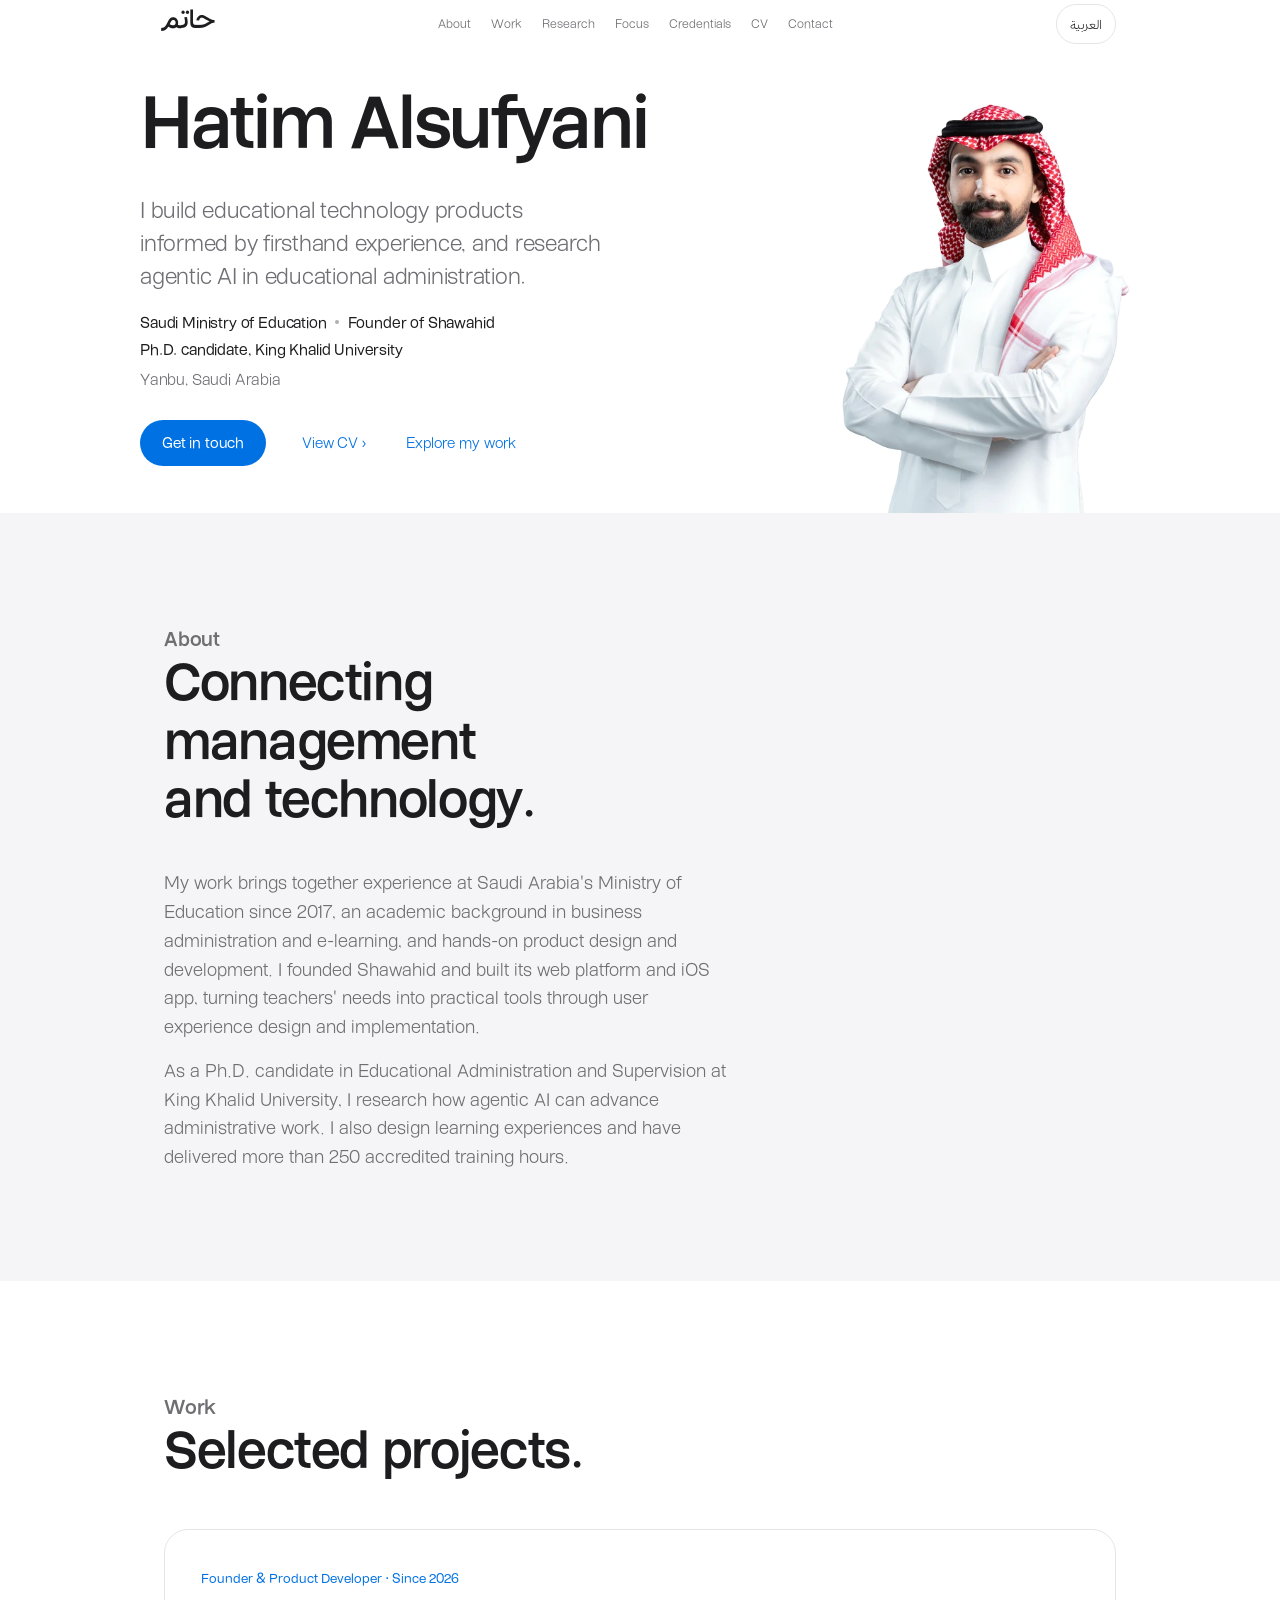
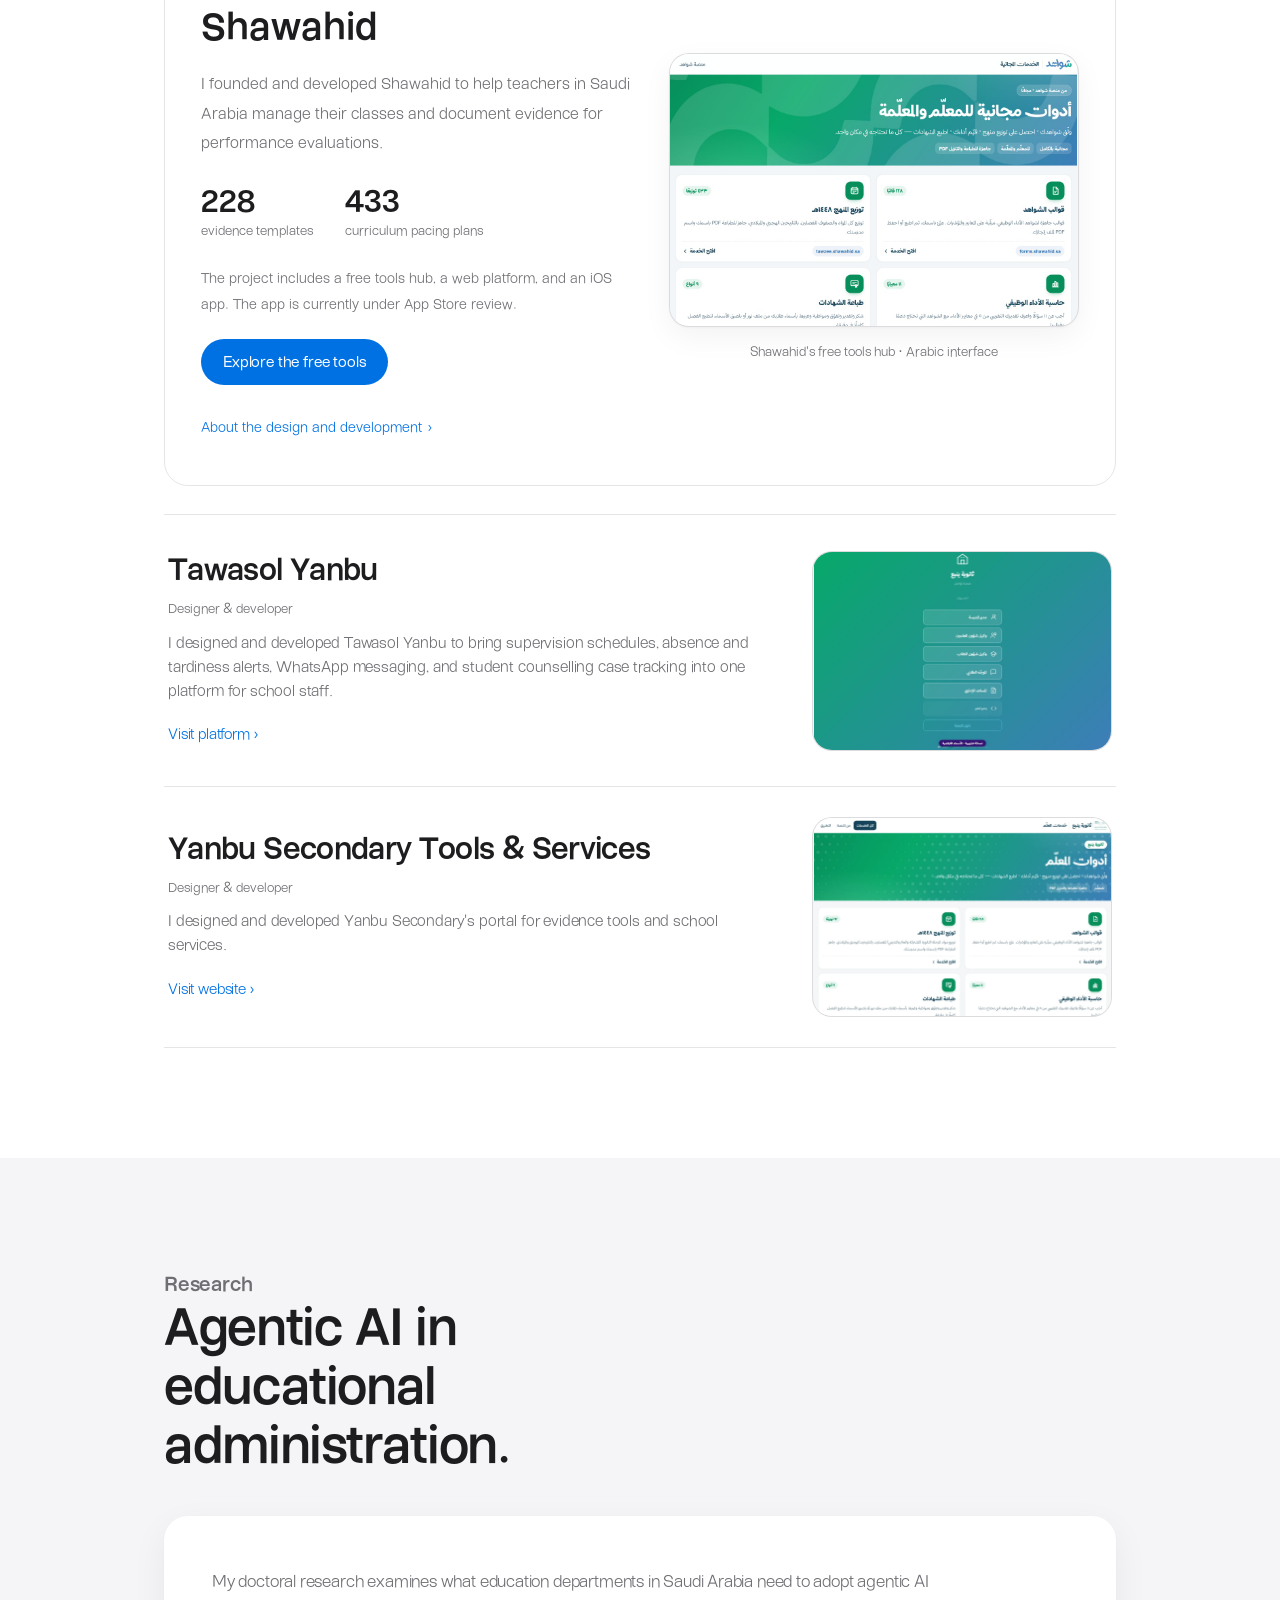
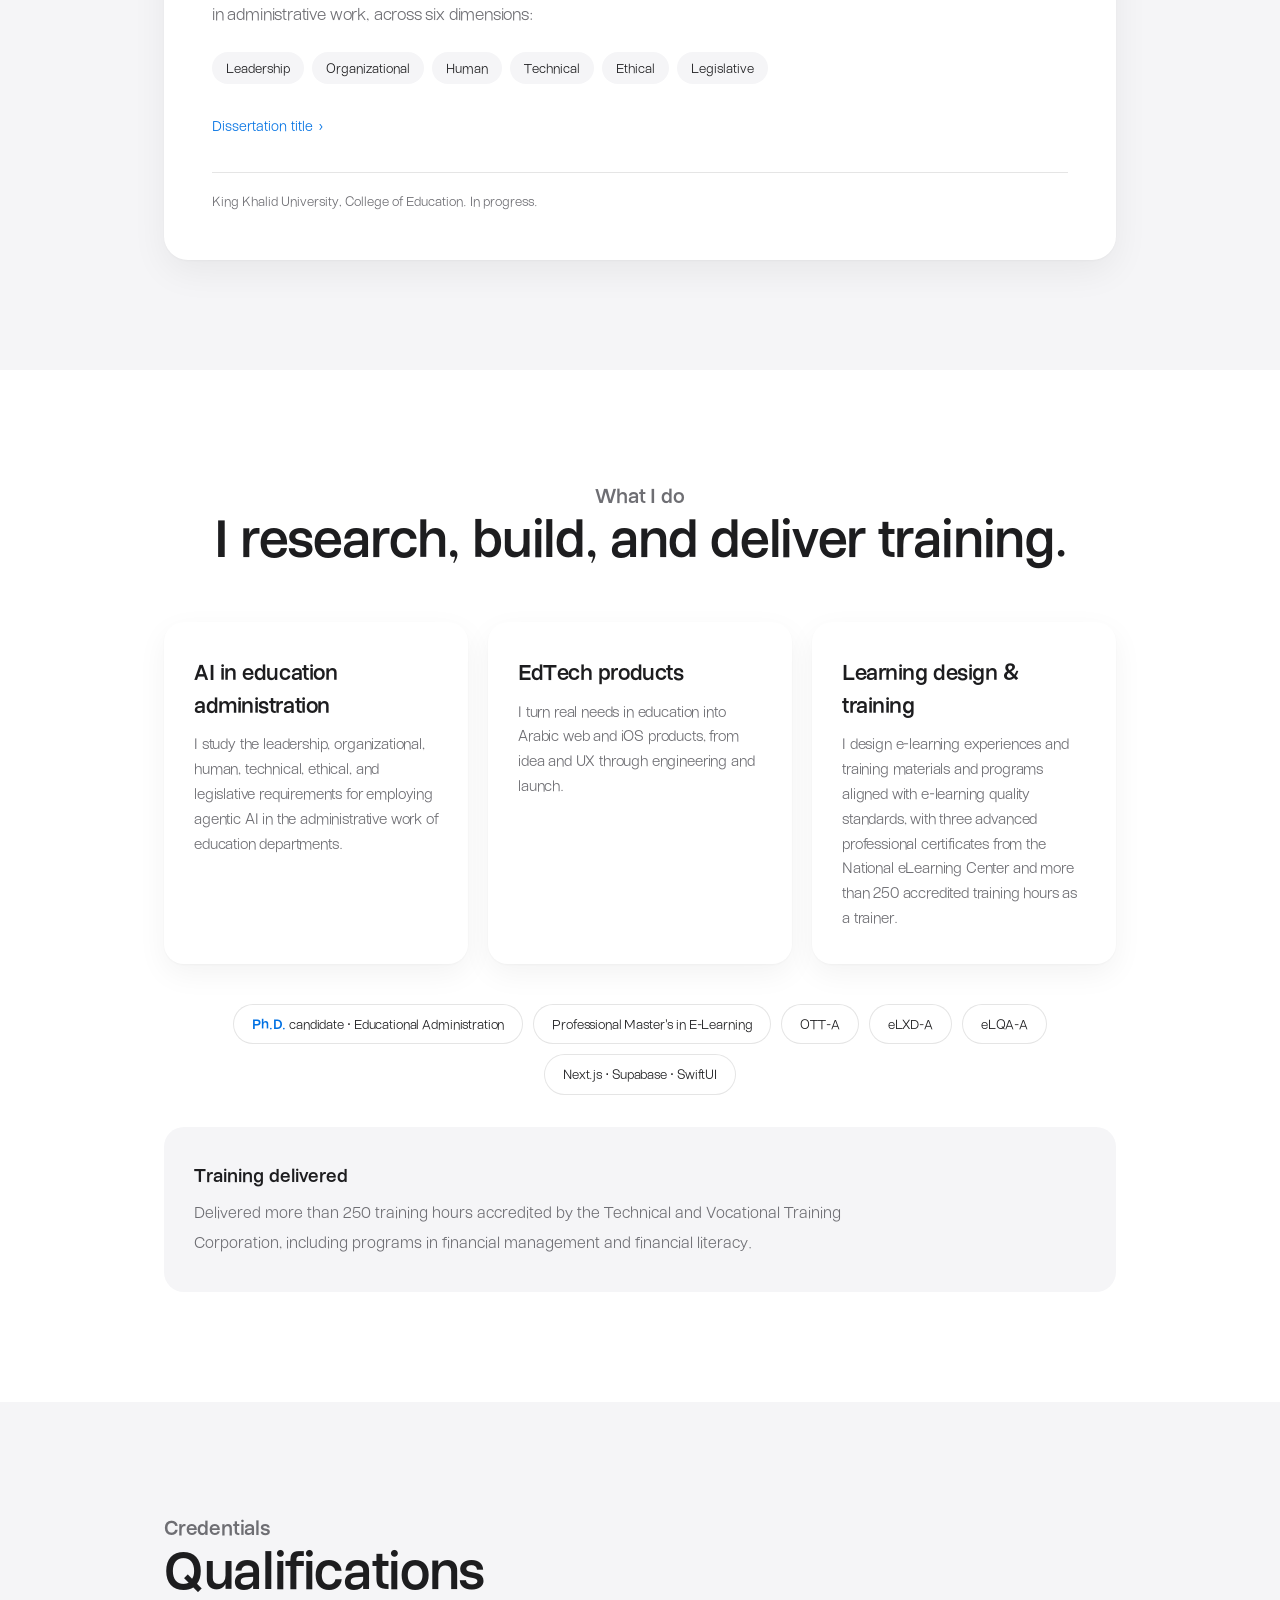
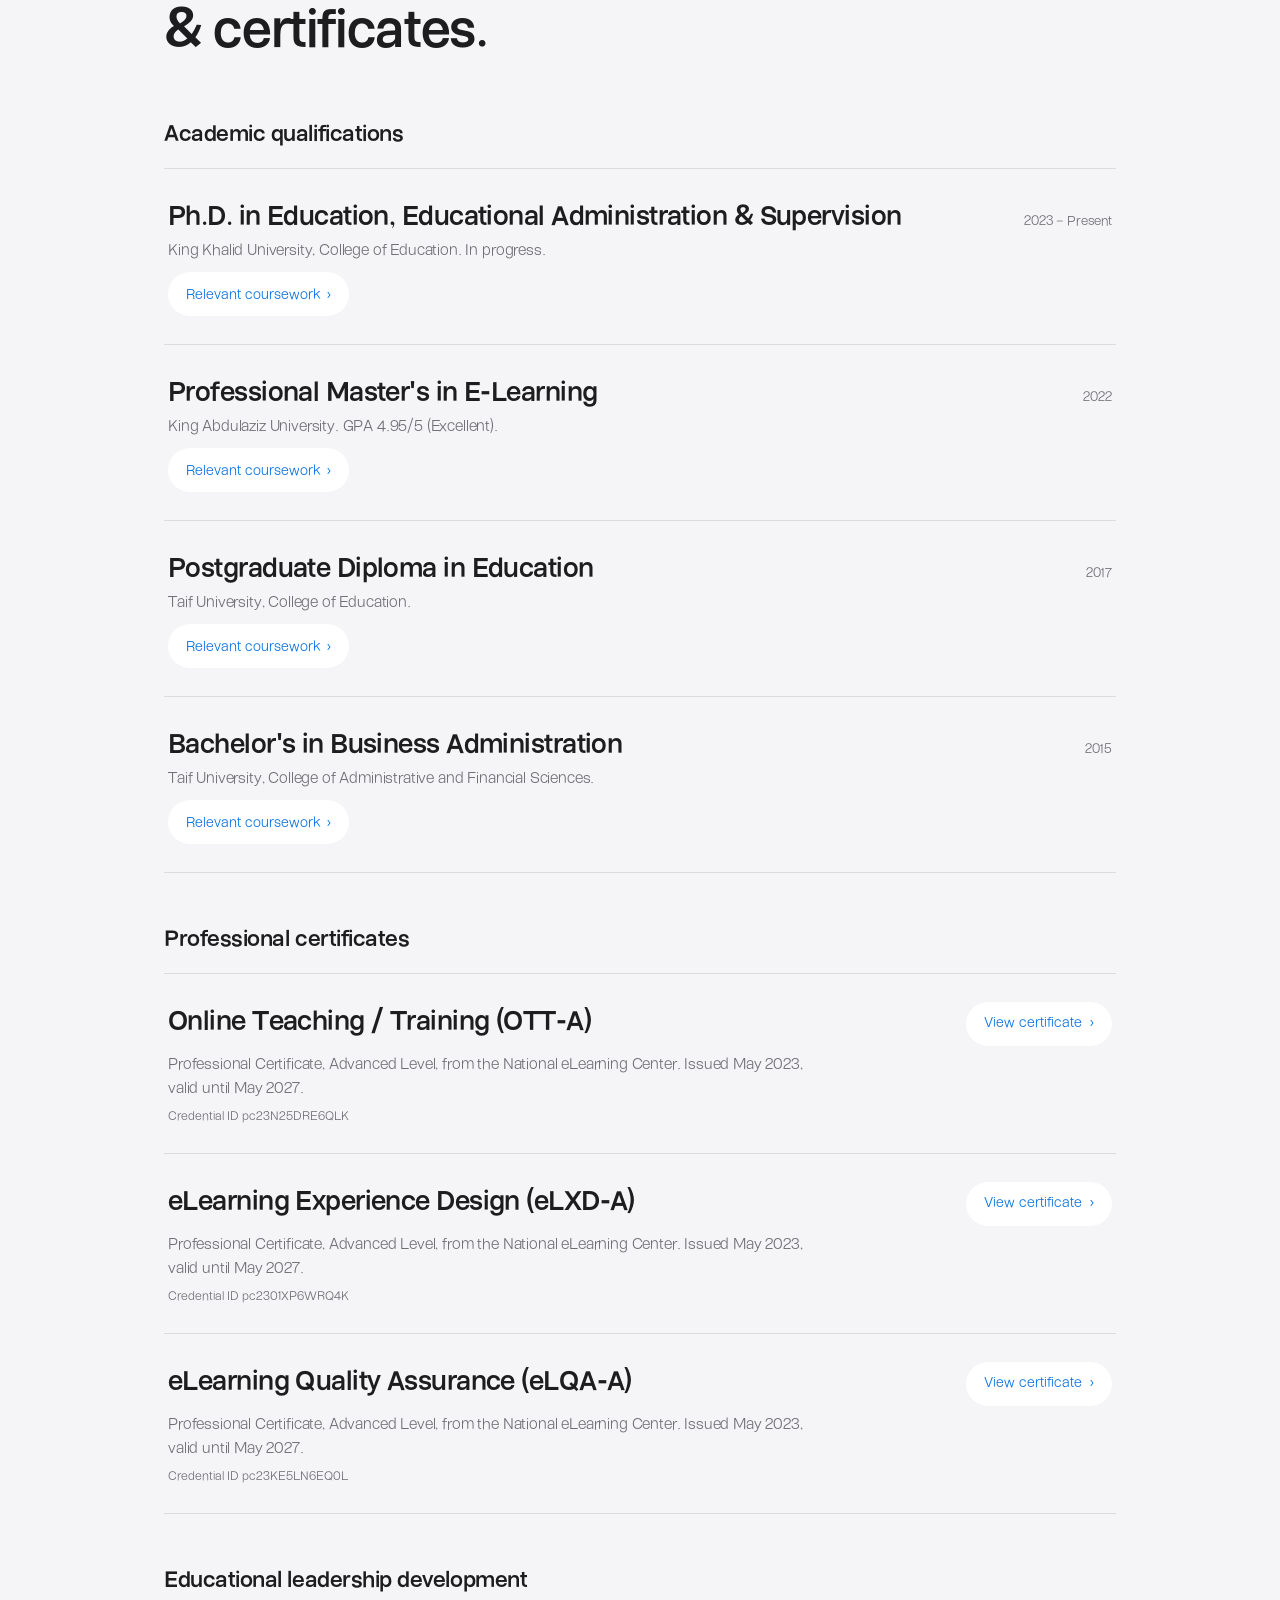
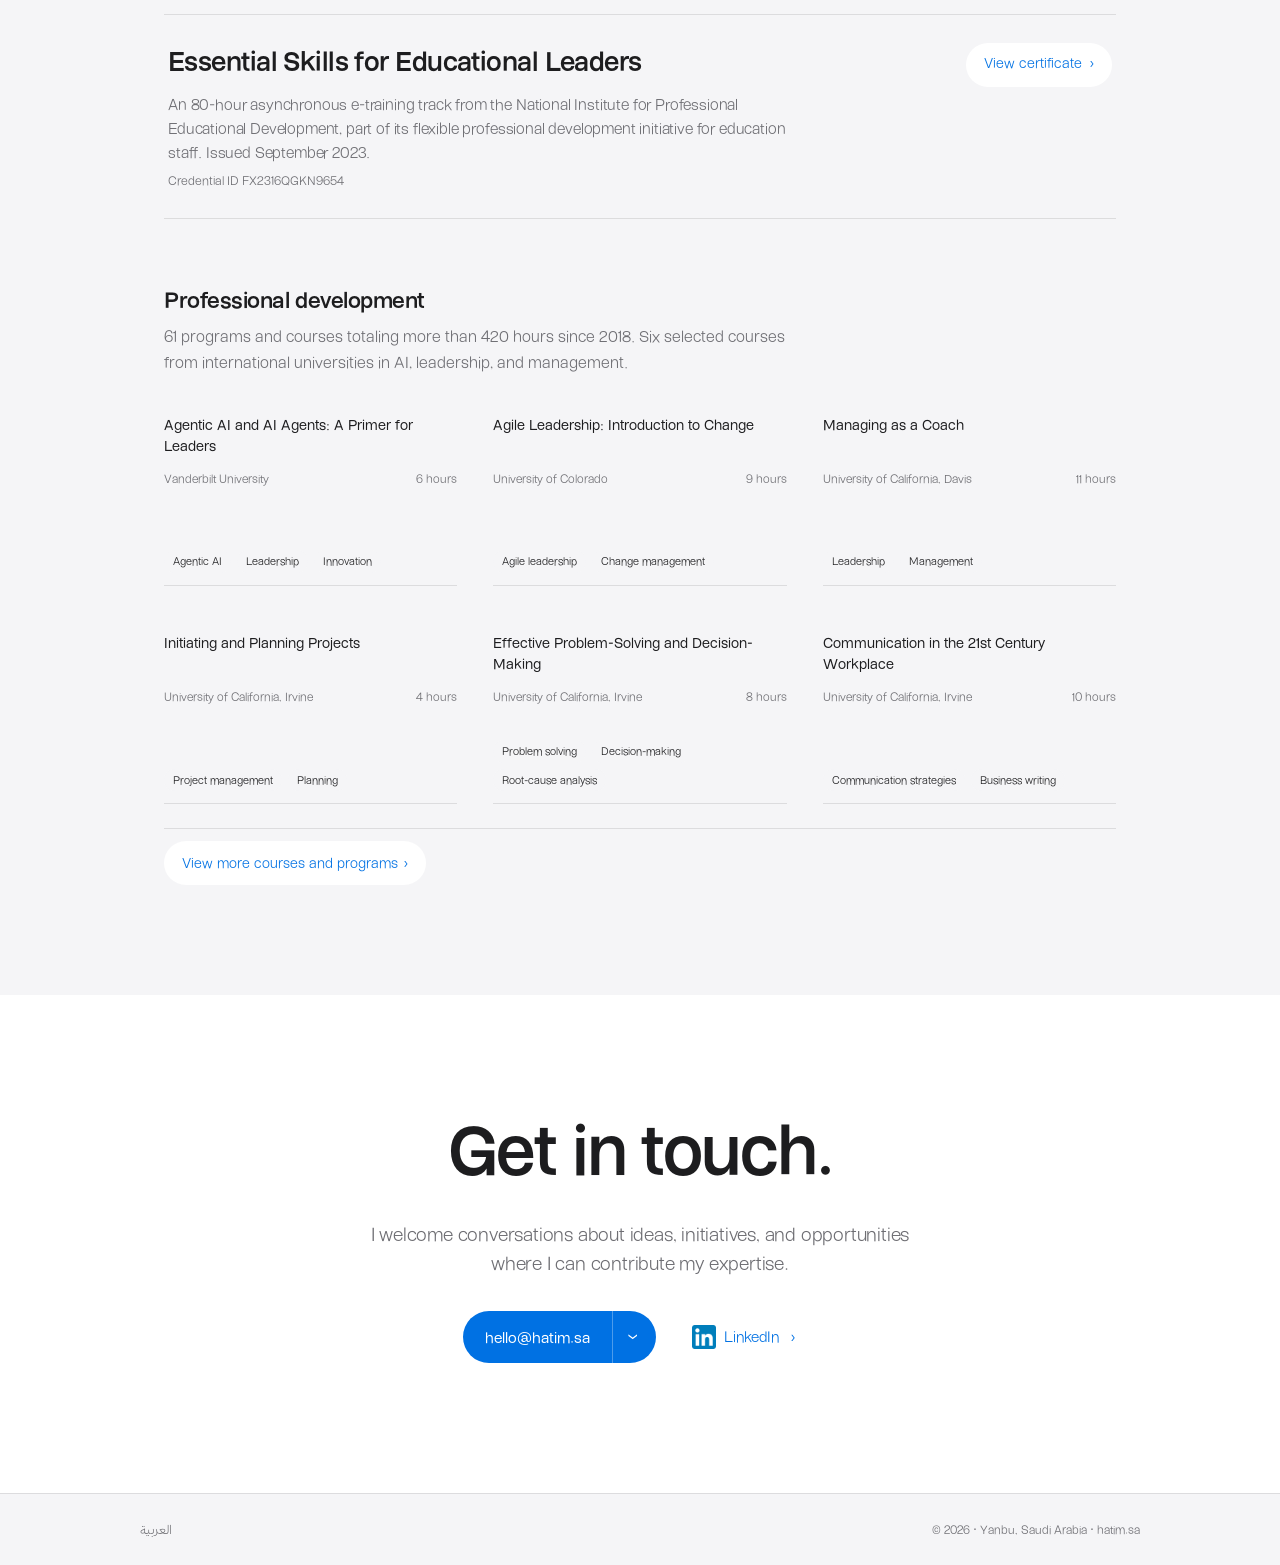
==== index.html @ bb517050 "Use natural Arabic body text and add project thumbnails" ====
<!DOCTYPE html>
<html lang="en" dir="ltr">
<head>
<meta charset="UTF-8">
<meta name="viewport" content="width=device-width, initial-scale=1.0">
<title>Hatim Alsufyani — EdTech &amp; AI in Education</title>
<meta name="description" content="Hatim Alsufyani designs and builds EdTech products and researches how agentic AI can improve administrative work in education. Founder of Shawahid and Ph.D. candidate at King Khalid University.">
<link rel="icon" type="image/png" href="favicon.png">
<link rel="apple-touch-icon" href="apple-touch-icon.png">
<style>
  @font-face{font-family:"Tajarib";src:url("fonts/tajarib/Tajarib-Regular.woff2") format("woff2");font-weight:400;font-style:normal;font-display:swap}
  @font-face{font-family:"Tajarib";src:url("fonts/tajarib/Tajarib-Medium.woff2") format("woff2");font-weight:500;font-style:normal;font-display:swap}
  @font-face{font-family:"Tajarib";src:url("fonts/tajarib/Tajarib-Bold.woff2") format("woff2");font-weight:700;font-style:normal;font-display:swap}
  @font-face{font-family:"Tajarib";src:url("fonts/tajarib/Tajarib-Black.woff2") format("woff2");font-weight:900;font-style:normal;font-display:swap}
  @font-face{font-family:"TajaribDisp";src:url("fonts/tajarib/TajaribDisp-Bold.woff2") format("woff2");font-weight:700;font-style:normal;font-display:swap}
  @font-face{font-family:"TajaribDisp";src:url("fonts/tajarib/TajaribDisp-Black.woff2") format("woff2");font-weight:900;font-style:normal;font-display:swap}
  :root{
    --bg:#ffffff; --soft:#f5f5f7; --ink:#1d1d1f; --sub:#6e6e73;
    --line:rgba(0,0,0,.10); --accent:#0071e3; --accent-2:#0077ED;
    --sys:"Tajarib","Tajawal",-apple-system,system-ui,sans-serif;
    --disp:"TajaribDisp","Tajarib",system-ui,sans-serif;
  }
  *{box-sizing:border-box;margin:0;padding:0}
  html{scroll-behavior:smooth;-webkit-text-size-adjust:100%}
  body{background:var(--bg);color:var(--ink);font-family:var(--sys);line-height:1.47;-webkit-font-smoothing:antialiased;font-optical-sizing:auto}
  ::selection{background:#b3d6ff}
  a{color:inherit;text-decoration:none}
  .wrap{max-width:1000px;margin:0 auto;padding:0 24px}

  header{position:fixed;inset:0 0 auto 0;z-index:70;height:48px;background:rgba(255,255,255,.72);backdrop-filter:saturate(180%) blur(20px);-webkit-backdrop-filter:saturate(180%) blur(20px);border-bottom:1px solid transparent;transition:border-color .4s cubic-bezier(.33,1,.68,1)}
  header.scrolled{border-bottom-color:var(--line)}
  .bar{max-width:1000px;margin:0 auto;padding:0 24px;height:48px;display:flex;align-items:center;justify-content:space-between}
  .brand{display:flex;align-items:center;gap:9px;font-size:17px;font-weight:600;letter-spacing:-.01em}
  nav{display:flex;gap:28px;font-size:13px;color:var(--sub);align-items:center}
  nav a{transition:color .25s}
  nav a:hover{color:var(--ink)}
  .lang{border:1px solid var(--line);border-radius:980px;padding:5px 13px;font-size:12.5px;color:var(--ink);transition:border-color .25s,background .25s}
  .lang:hover{border-color:var(--ink)}

  .hero{min-height:94svh;display:flex;flex-direction:column;align-items:center;justify-content:center;text-align:center;padding:118px 24px 80px}
  .eyebrow{font-size:19px;font-weight:600;color:var(--accent);letter-spacing:-.01em}
  .hero h1{font-family:var(--disp);font-feature-settings:'liga','ss01';font-size:clamp(3rem,9vw,6.5rem);font-weight:700;line-height:1.03;letter-spacing:-.03em;margin:14px 0 0;max-width:14ch}
  .hero .loc{font-size:1.05rem;color:var(--sub);margin-top:18px;letter-spacing:-.01em}
  .hero p{font-size:clamp(1.15rem,2.2vw,1.5rem);color:var(--sub);max-width:34ch;margin:22px auto 0;line-height:1.38;letter-spacing:-.01em}
  .cta{margin-top:32px;display:flex;gap:14px;flex-wrap:wrap;justify-content:center}
  .btn{display:inline-flex;align-items:center;font-size:16px;letter-spacing:-.01em;padding:11px 22px;border-radius:980px;transition:transform .2s cubic-bezier(.33,1,.68,1),background .25s,color .25s;will-change:transform}
  .btn:active{transform:scale(.97)}
  .btn-p{background:var(--accent);color:#fff;font-weight:500}
  .btn-p:hover{background:var(--accent-2)}
  .btn-t{color:var(--accent);font-weight:400}
  .btn-t:hover{text-decoration:underline}
  .btn-t .ch{margin-inline-start:4px;transition:transform .2s}
  .btn-t:hover .ch{transform:translateX(3px)}
  .portrait{margin:40px auto 0;width:min(330px,72vw)}
  .portrait img{width:100%;height:auto;display:block;aspect-ratio:820/1392}

  .statement{padding:118px 24px;text-align:center}
  .statement p{font-size:clamp(1.9rem,5vw,3.4rem);font-weight:600;line-height:1.1;letter-spacing:-.025em;max-width:19ch;margin:0 auto}

  .soft{background:var(--soft)}
  .sec{padding:110px 0}
  .kicker{font-size:21px;font-weight:600;color:var(--sub);letter-spacing:-.01em;margin-bottom:8px}
  .h2{font-family:var(--disp);font-feature-settings:'liga','ss01';font-size:clamp(2.1rem,5vw,3.4rem);font-weight:700;letter-spacing:-.025em;line-height:1.08;max-width:16ch;text-wrap:balance}

  .about-grid{margin-top:40px;display:grid;grid-template-columns:320px 1fr;gap:48px;align-items:center}
  .about-grid .photo{background:#fff;border:1px solid var(--line);border-radius:22px;overflow:hidden;box-shadow:0 12px 40px rgba(0,0,0,.08)}
  .about-grid .photo img{width:100%;height:auto;display:block;aspect-ratio:820/1392}
  .about-grid p{font-size:1.2rem;color:var(--sub);letter-spacing:-.01em;line-height:1.5}
  .about-grid p + p{margin-top:15px}

  .work-list{margin-top:48px;border-top:1px solid var(--line)}
  .row{display:grid;grid-template-columns:1fr auto;gap:10px 24px;align-items:baseline;padding:30px 4px;border-bottom:1px solid var(--line);transition:padding-inline-start .35s cubic-bezier(.33,1,.68,1)}
  .row:hover{padding-inline-start:12px}
  .row .t{font-size:clamp(1.4rem,3vw,2rem);font-weight:600;letter-spacing:-.02em}
  .row .t a{transition:color .25s}
  .row .t a:hover{color:var(--accent)}
  .row .d{grid-column:1/-1;color:var(--sub);font-size:1.02rem;max-width:62ch;letter-spacing:-.01em}
  .row .tag{font-size:13px;color:var(--sub);white-space:nowrap}

  .cards{margin-top:44px;display:grid;grid-template-columns:repeat(3,1fr);gap:20px}
  .card{background:var(--bg);border-radius:20px;padding:34px 30px;box-shadow:0 1px 3px rgba(0,0,0,.04),0 10px 30px rgba(0,0,0,.05)}
  .card h3{font-size:1.4rem;font-weight:600;letter-spacing:-.02em;margin-bottom:10px}
  .card p{color:var(--sub);font-size:1rem;letter-spacing:-.01em;line-height:1.55}
  #focus .card{text-align:start}
  .chips{margin-top:40px;display:flex;flex-wrap:wrap;gap:10px;justify-content:center}
  .chip{background:var(--bg);border:1px solid var(--line);border-radius:980px;padding:9px 18px;font-size:14px;color:var(--ink);letter-spacing:-.01em}
  .chip b{color:var(--accent);font-weight:600}

  .contact{text-align:center;padding:130px 24px}
  .contact h2{font-family:var(--disp);font-feature-settings:'liga','ss01';font-size:clamp(2.4rem,6.5vw,4.5rem);font-weight:700;letter-spacing:-.03em;line-height:1.05}
  .contact .cta{margin-top:34px}

  footer{border-top:1px solid var(--line);background:var(--soft)}
  .foot{display:flex;justify-content:space-between;gap:14px;flex-wrap:wrap;padding:26px 0;font-size:12.5px;color:var(--sub)}

  .rv{opacity:0;transform:translateY(24px);transition:opacity .7s cubic-bezier(.33,1,.68,1),transform .7s cubic-bezier(.33,1,.68,1)}
  .rv.in{opacity:1;transform:none}

  @media(max-width:820px){ .cards{grid-template-columns:1fr} .about-grid{grid-template-columns:1fr;gap:24px} nav .nlink{display:none} .sec{padding:84px 0} }
  @media(max-width:480px){ .wrap{padding:0 20px} .row .tag{display:none} }
  @media(prefers-reduced-motion:reduce){ html{scroll-behavior:auto} .rv{transform:none;transition:opacity .4s ease} .btn:active{transform:none} *{animation:none!important} }
  @media(prefers-reduced-transparency:reduce){ header{background:#fff;backdrop-filter:none;-webkit-backdrop-filter:none;border-bottom:1px solid var(--line)} }

  .about{position:relative;overflow:hidden}
  .about .wrap{position:relative;z-index:1}
  .about .atext{margin-top:30px;max-width:46ch}
  .about .atext p{font-size:1.2rem;color:var(--sub);line-height:1.5}
  .about .atext p + p{margin-top:15px}

  .cred-list{margin-top:48px;border-top:1px solid var(--line)}
  .cred{display:grid;grid-template-columns:1fr auto;gap:6px 28px;align-items:baseline;padding:28px 4px;border-bottom:1px solid var(--line)}
  .cred .ct{font-size:clamp(1.3rem,2.7vw,1.75rem);font-weight:600;letter-spacing:-.02em;line-height:1.25}
  .cred .cm{grid-column:1/-1;color:var(--sub);font-size:1.02rem;max-width:64ch;letter-spacing:-.01em}
  .cred .cid{grid-column:1/-1;color:var(--sub);font-size:13px;font-variant-numeric:tabular-nums}
  .vlink{color:var(--accent);font-size:15px;white-space:nowrap}
  .vlink:hover{text-decoration:underline}
  .vlink .ch{display:inline-block;margin-inline-start:4px;transition:transform .2s cubic-bezier(.33,1,.68,1)}
  .vlink:hover .ch{transform:translateX(3px)}
  .courses{margin-top:76px}
  .co-head h3{font-size:1.55rem;font-weight:600;letter-spacing:-.02em}
  .co-head p{color:var(--sub);margin-top:6px;font-size:1.05rem;max-width:60ch;letter-spacing:-.01em}
  .co-cols{margin-top:30px;display:grid;grid-template-columns:repeat(3,1fr);gap:36px}
  .co-col h4{font-size:15px;font-weight:600;padding-bottom:12px;border-bottom:1px solid var(--ink)}
  .co-col ul{list-style:none}
  .co-col li{padding:13px 0;border-bottom:1px solid var(--line)}
  .co-col .cn{display:block;font-size:15.5px;font-weight:500;line-height:1.38;letter-spacing:-.01em}
  .co-col .cmeta{display:flex;justify-content:space-between;align-items:baseline;gap:12px;margin-top:4px;font-size:13px;color:var(--sub)}
  .co-col .cd{white-space:nowrap;font-variant-numeric:tabular-nums}
  .nw{white-space:nowrap}
  a.chip{transition:border-color .25s}
  a.chip:hover{border-color:var(--ink)}
  @media(max-width:820px){ .co-cols{grid-template-columns:1fr;gap:30px} .courses{margin-top:60px} }
  @media(max-width:480px){ .cred{grid-template-columns:1fr} .vlink{margin-top:4px} }

  .co-col .sks{display:flex;flex-wrap:wrap;gap:6px;margin-top:9px}
  .co-col .sk{background:var(--soft);border-radius:980px;padding:3px 10px;font-size:12px;line-height:1.5;color:var(--ink);white-space:nowrap}

  .diss{margin-top:44px;background:var(--bg);border-radius:24px;padding:clamp(26px,4vw,48px);box-shadow:0 1px 3px rgba(0,0,0,.04),0 12px 36px rgba(0,0,0,.06)}
  .diss .dl{font-size:14px;font-weight:600;color:var(--accent);letter-spacing:-.01em}
  .diss .dt{font-size:clamp(1.35rem,2.6vw,1.9rem);font-weight:700;line-height:1.25;letter-spacing:-.02em;margin-top:10px;max-width:32ch}
  .diss .ds{margin-top:18px;color:var(--sub);font-size:1.12rem;line-height:1.55;max-width:62ch;letter-spacing:-.01em}
  .dims{margin-top:22px;display:flex;flex-wrap:wrap;gap:8px;list-style:none}
  .dims li{background:var(--soft);border-radius:980px;padding:6px 14px;font-size:14px}
  .diss .dm{margin-top:24px;padding-top:18px;border-top:1px solid var(--line);font-size:14px;color:var(--sub)}
  .co-more{margin-top:22px}
  .co-more summary{cursor:pointer;list-style:none;display:inline-flex;align-items:center;gap:6px;color:var(--accent);font-size:15px}
  .co-more summary::-webkit-details-marker{display:none}
  .co-more summary:hover{text-decoration:underline}
  .co-more summary .ch{display:inline-block;transition:transform .25s cubic-bezier(.33,1,.68,1)}
  .co-more[open] summary .ch{transform:rotate(90deg)}
  .co-more .o{display:none} .co-more[open] .o{display:inline} .co-more[open] .c{display:none}
  .co-more .co-cols{margin-top:26px}
  .contact .sub{color:var(--sub);font-size:clamp(1.05rem,1.8vw,1.25rem);max-width:46ch;margin:18px auto 0;letter-spacing:-.01em}

  .hero{min-height:0;display:block;text-align:start;padding:88px 24px 0}
  .hero .hin{max-width:1000px;margin:0 auto;display:grid;grid-template-columns:1fr minmax(240px,340px);gap:48px;align-items:end}
  .hero .htext{align-self:center;padding-bottom:40px}
  .hero h1{font-size:clamp(2.6rem,6.2vw,4.8rem);max-width:none;margin:0}
  .hero p{margin:18px 0 0;max-width:38ch;text-wrap:balance}
  .hero .loc{margin-top:14px}
  .hmeta{margin-top:18px}
  .hmeta ul{list-style:none;margin:0;padding:0;display:flex;flex-wrap:wrap;column-gap:21px;row-gap:2px}
  .hmeta li{position:relative;white-space:nowrap;font-size:1.02rem;font-weight:500;color:var(--ink);letter-spacing:-.01em;line-height:1.5}
  .hmeta li + li::before{content:"";position:absolute;inset-inline-start:-12.5px;top:50%;width:4px;height:4px;margin-top:-2px;border-radius:50%;background:var(--sub);opacity:.55}
  .hmeta li.ls::before{display:none}
  .hmeta + .loc{margin-top:6px}
  .hero .cta{justify-content:flex-start;margin-top:28px}
  .hph img{width:100%;height:auto;display:block}
  @media(max-width:820px){
    .hero{padding-top:72px;text-align:center}
    .hero .hin{grid-template-columns:1fr;gap:4px}
    .hph{order:-1;width:min(230px,62vw);margin:0 auto;aspect-ratio:4/5;overflow:hidden;-webkit-mask-image:linear-gradient(#000 78%,transparent);mask-image:linear-gradient(#000 78%,transparent)}
    .hph img{height:100%;object-fit:cover;object-position:top}
    .hero .htext{padding-bottom:56px}
    .hero p{margin-inline:auto}
    .hero .cta{justify-content:center}
    .hmeta ul{justify-content:center}
  }
  @media(max-width:400px){ .hmeta li{white-space:normal} }

  .brand .wm{font-family:"TajaribDisp","Tajarib",system-ui,sans-serif;font-weight:700;font-size:25px;line-height:1;letter-spacing:0;font-feature-settings:'ss01'}

  .mailwrap{position:relative;display:inline-flex}
  .mailfb{position:absolute;top:calc(100% + 10px);inset-inline-start:50%;transform:translateX(-50%);z-index:20;background:var(--bg);border:1px solid var(--line);border-radius:16px;box-shadow:0 12px 36px rgba(0,0,0,.12);padding:8px;display:none;min-width:220px;text-align:start}
  [dir=rtl] .mailfb{transform:translateX(50%)}
  .mailfb.show{display:block}
  .mailfb p{font-size:12.5px;color:var(--sub);padding:6px 10px 8px}
  .mailfb a,.mailfb button{display:block;width:100%;text-align:start;font:inherit;font-size:15px;color:var(--ink);background:none;border:0;border-radius:10px;padding:9px 10px;cursor:pointer}
  .mailfb a:hover,.mailfb button:hover{background:var(--soft)}

  .mailfb::before{content:"";position:absolute;left:0;right:0;top:-12px;height:12px}
  @media(hover:hover){ .mailwrap:hover .mailfb,.mailwrap:focus-within .mailfb{display:block} }

  .train{margin-top:64px}
  .train h3{font-size:1.45rem;font-weight:600;letter-spacing:-.02em}
  .train>p{color:var(--sub);margin-top:6px;font-size:1.05rem;max-width:64ch;line-height:1.55}
  .tl{list-style:none;margin-top:20px;display:grid;grid-template-columns:repeat(2,1fr);column-gap:36px}
  .tl li{padding:12px 0;border-bottom:1px solid var(--line)}
  .tl li span{display:block;font-size:15.5px;font-weight:500;line-height:1.4}
  .tl li em{display:block;font-style:normal;font-size:13px;color:var(--sub);margin-top:3px}
  .train .trn{margin-top:22px;font-size:1.02rem;color:var(--sub)}
  .train .trn b{color:var(--ink)}
  @media(max-width:820px){ .tl{grid-template-columns:1fr} }

  .tg{margin-top:26px;display:grid;grid-template-columns:repeat(3,1fr);gap:34px 36px}
  .tg h4{font-size:15px;font-weight:600;padding-bottom:12px;border-bottom:1px solid var(--ink)}
  .tg ul{list-style:none}
  .tg li{padding:12px 0;border-bottom:1px solid var(--line)}
  .tg .tn{display:block;font-size:15px;font-weight:500;line-height:1.4}
  .tg .tm{display:flex;justify-content:space-between;gap:10px;margin-top:3px;font-size:12.5px;color:var(--sub)}
  .tg .tm b{font-weight:400;white-space:nowrap}
  .tg .sks{display:flex;flex-wrap:wrap;gap:6px;margin-top:8px}
  .tg .sk{background:var(--soft);border-radius:980px;padding:2px 9px;font-size:11.5px;line-height:1.6}
  @media(max-width:980px){ .tg{grid-template-columns:repeat(2,1fr)} }
  @media(max-width:640px){ .tg{grid-template-columns:1fr} }

  .subh{font-size:1.45rem;font-weight:600;letter-spacing:-.02em;margin-top:48px}
  .subh + .cred-list{margin-top:18px}
  .cred .cy{font-size:14px;color:var(--sub);white-space:nowrap}

  .cred .cq{grid-column:1/-1;display:flex;flex-wrap:wrap;gap:6px;margin-top:8px}
  .cred .cq span{background:var(--soft);border-radius:980px;padding:4px 11px;font-size:12.5px;line-height:1.5}
</style>
<link rel="stylesheet" href="site.css">
<link rel="canonical" href="https://hatim.sa/">
<link rel="alternate" hreflang="en" href="https://hatim.sa/">
<link rel="alternate" hreflang="ar" href="https://hatim.sa/ar.html">
<link rel="alternate" hreflang="x-default" href="https://hatim.sa/">
<meta property="og:type" content="profile">
<meta property="og:site_name" content="Hatim Alsufyani">
<meta property="og:title" content="Hatim Alsufyani — EdTech &amp; AI in Education">
<meta property="og:description" content="Hatim Alsufyani designs and builds EdTech products and researches how agentic AI can improve administrative work in education. Founder of Shawahid and Ph.D. candidate at King Khalid University.">
<meta property="og:url" content="https://hatim.sa/">
<meta property="og:locale" content="en_US">
<meta property="og:locale:alternate" content="ar_SA">
<meta property="og:image" content="https://hatim.sa/portrait-2026.jpg">
<meta property="og:image:type" content="image/jpeg">
<meta property="og:image:width" content="960">
<meta property="og:image:height" content="1440">
<meta property="og:image:alt" content="Hatim Alsufyani">
<meta name="twitter:card" content="summary">
<meta name="twitter:title" content="Hatim Alsufyani — EdTech &amp; AI in Education">
<meta name="twitter:description" content="Hatim Alsufyani designs and builds EdTech products and researches how agentic AI can improve administrative work in education. Founder of Shawahid and Ph.D. candidate at King Khalid University.">
<meta name="twitter:image" content="https://hatim.sa/portrait-2026.jpg">
<script type="application/ld+json">{"@context": "https://schema.org", "@type": "ProfilePage", "url": "https://hatim.sa/", "inLanguage": "en", "mainEntity": {"@type": "Person", "@id": "https://hatim.sa/#person", "name": "Hatim Alsufyani", "alternateName": "حاتم السفياني", "url": "https://hatim.sa/", "image": "https://hatim.sa/portrait-2026.jpg", "sameAs": ["https://www.linkedin.com/in/hatim-alsufyani/"], "worksFor": {"@type": "Organization", "name": "Saudi Ministry of Education"}, "alumniOf": [{"@type": "CollegeOrUniversity", "name": "King Abdulaziz University"}, {"@type": "CollegeOrUniversity", "name": "Taif University"}]}}</script>
<link rel="stylesheet" href="typography.css">
</head>
<body>
<a class="skip-link" href="#top">Skip to content</a>
<header id="hd"><div class="bar">
<a class="brand" href="#top" aria-label="Hatim Alsufyani"><span class="wm" lang="ar" dir="rtl">حاتم</span></a>
<nav class="desktop-nav" aria-label="Main navigation"><a class="nlink" href="#about">About</a>
<a class="nlink" href="#work">Work</a>
<a class="nlink" href="#research">Research</a>
<a class="nlink" href="#focus">Focus</a>
<a class="nlink" href="#credentials">Credentials</a>
<a class="nlink" href="cv.html">CV</a>
<a class="nlink" href="#contact">Contact</a></nav>
<div class="nav-tools"><a class="lang" href="ar.html" lang="ar" hreflang="ar">العربية</a>
<details class="mobile-menu"><summary>Menu</summary><nav aria-label="Main navigation"><a class="nlink" href="#about">About</a>
<a class="nlink" href="#work">Work</a>
<a class="nlink" href="#research">Research</a>
<a class="nlink" href="#focus">Focus</a>
<a class="nlink" href="#credentials">Credentials</a>
<a class="nlink" href="cv.html">CV</a>
<a class="nlink" href="#contact">Contact</a></nav></details></div>
</div></header>

<main id="top" tabindex="-1">
  <section class="hero">
    <div class="hin">
      <div class="htext">
        <h1 class="rv">Hatim Alsufyani</h1>
        <p class="rv">I build educational technology products informed by firsthand experience, and research agentic AI in educational administration.</p>
        <div class="hmeta rv"><ul><li>Saudi Ministry of Education</li><li>Founder of Shawahid</li><li>Ph.D. candidate, King Khalid University</li></ul></div>
        <div class="loc rv">Yanbu, Saudi Arabia</div>
        <div class="cta rv">
          <a class="btn btn-p" href="#contact">Get in touch</a>
          <a class="btn btn-t" href="cv.html">View CV <span class="ch">›</span></a><a class="hero-work" href="#work">Explore my work</a>
        </div>
      </div>
      <div class="hph rv"><picture><source type="image/webp" srcset="portrait-2026-480.webp 480w, portrait-2026-960.webp 960w" sizes="(max-width:370px) 62vw, (max-width:820px) 230px, 340px"><img src="portrait-2026.jpg" alt="Hatim Alsufyani" width="960" height="1440" fetchpriority="high" decoding="async"></picture></div>
    </div>
  </section>

  <section class="sec soft about" id="about">
    <div class="wrap">
      <div class="kicker rv">About</div>
      <h2 class="h2 rv">Connecting management and technology.</h2>
      <div class="atext">
<p class="rv">My work brings together experience at Saudi Arabia's Ministry of Education since 2017, an academic background in business administration and e-learning, and hands-on product design and development. I founded Shawahid and built its web platform and iOS app, turning teachers' needs into practical tools through user experience design and implementation.</p>
<p class="rv">As a Ph.D. candidate in Educational Administration and Supervision at King Khalid University, I research how agentic AI can advance administrative work. I also design learning experiences and have delivered more than 250 accredited training hours.</p>
</div>
    </div>
  </section>

  <section class="sec" id="work"><div class="wrap">
<div class="kicker rv">Work</div><h2 class="h2 rv">Selected projects.</h2>
<article class="featured-project rv">
<div class="project-copy"><p class="project-role">Founder &amp; Product Developer · Since 2026</p><h3>Shawahid</h3>
<p>I founded and developed Shawahid to help teachers in Saudi Arabia manage their classes and document evidence for performance evaluations.</p>
<ul class="project-facts"><li><strong>228</strong> evidence templates</li><li><strong>433</strong> curriculum pacing plans</li></ul>
<p class="project-note">The project includes a free tools hub, a web platform, and an iOS app. The app is currently under App Store review.</p>
<a class="btn btn-p" href="https://free.shawahid.sa" target="_blank" rel="noopener">Explore the free tools</a>
<details class="project-details"><summary>About the design and development</summary><dl><dt>The need</dt><dd>Classroom management and performance documentation tailored to education in Saudi Arabia.</dd><dt>What I built</dt><dd>Tools for evidence, curriculum pacing plans, and certificates, plus a web platform and app with attendance, participation, portfolios, and AI-assisted tools.</dd><dt>My role</dt><dd>I handled design and development, from user experience to implementation with Next.js, Supabase, and SwiftUI.</dd></dl></details>
</div><figure class="project-preview"><img src="shawahid-tools.jpg" width="1200" height="800" alt="The Arabic interface of the Shawahid free tools hub" loading="lazy"><figcaption>Shawahid's free tools hub · Arabic interface</figcaption></figure>
</article>
<div class="work-list secondary-projects">
<article class="row project-row rv"><div class="project-summary"><h3 class="t">Tawasol Yanbu</h3><div class="tag">Designer &amp; developer</div><p class="d">I designed and developed Tawasol Yanbu to bring supervision schedules, absence and tardiness alerts, WhatsApp messaging, and student counselling case tracking into one platform for school staff.</p><a class="btn btn-t project-link" href="https://tawasol-demo.vercel.app/" target="_blank" rel="noopener" aria-label="Visit Tawasol Yanbu">Visit platform<span class="ch" aria-hidden="true">›</span></a></div><figure class="project-thumbnail"><img src="tawasol-preview.webp" width="1200" height="800" alt="The Arabic home screen of the Tawasol Yanbu platform" loading="lazy" decoding="async"></figure></article>
<article class="row project-row rv"><div class="project-summary"><h3 class="t">Yanbu Secondary Tools &amp; Services</h3><div class="tag">Designer &amp; developer</div><p class="d">I designed and developed Yanbu Secondary's portal for evidence tools and school services.</p><a class="btn btn-t project-link" href="https://yanbuhs.shawahid.sa/" target="_blank" rel="noopener" aria-label="Visit Yanbu Secondary Tools and Services">Visit website<span class="ch" aria-hidden="true">›</span></a></div><figure class="project-thumbnail"><img src="yanbu-school-preview.webp" width="1200" height="800" alt="The Arabic teacher tools page for Yanbu Secondary" loading="lazy" decoding="async"></figure></article>
</div></div></section>

  <section class="sec soft research" id="research">
    <div class="wrap">
      <div class="kicker rv">Research</div>
      <h2 class="h2 rv">Agentic AI in educational administration.</h2>
      <article class="diss rv">
        <p class="ds">My doctoral research examines what education departments in Saudi Arabia need to adopt agentic AI in administrative work, across six dimensions:</p>
        <ul class="dims"><li>Leadership</li><li>Organizational</li><li>Human</li><li>Technical</li><li>Ethical</li><li>Legislative</li></ul>
        <details class="dissertation-title"><summary>Dissertation title</summary><h3 class="dt">Requirements for Employing Agentic AI to Advance Administrative Work across General Education Departments in the Kingdom of Saudi Arabia</h3></details><div class="dm">King Khalid University, College of Education. In progress.</div>
      </article>
    </div>
  </section>

<section class="sec" id="focus">
    <div class="wrap" style="text-align:center">
      <div class="kicker rv">What I do</div>
      <h2 class="h2 rv" style="margin-inline:auto;max-width:none">I research, build, and deliver training.</h2>
      <div class="cards">
        <div class="card rv"><h3>AI in education administration</h3><p>I study the leadership, organizational, human, technical, ethical, and legislative requirements for employing agentic AI in the administrative work of education departments.</p></div>
        <div class="card rv"><h3>EdTech products</h3><p>I turn real needs in education into Arabic web and iOS products, from idea and UX through engineering and launch.</p></div>
        <div class="card rv"><h3>Learning design &amp; training</h3><p>I design <span class="nw">e-learning</span> experiences and training materials and programs aligned with e-learning quality standards, with three advanced professional certificates from the National eLearning Center and more than 250 accredited training hours as a trainer.</p></div>
      </div>
      <div class="chips rv">
        <a class="chip" href="#research"><b>Ph.D.</b> candidate · Educational Administration</a>
        <span class="chip">Professional Master's in E-Learning</span>
        <a class="chip" href="#credentials">OTT-A</a><a class="chip" href="#credentials">eLXD-A</a><a class="chip" href="#credentials">eLQA-A</a>
        <span class="chip">Next.js · Supabase · SwiftUI</span>
      </div>
<aside class="training-delivered rv"><h3>Training delivered</h3><p>Delivered more than 250 training hours accredited by the Technical and Vocational Training Corporation, including programs in financial management and financial literacy.</p></aside>
    </div>
  </section>

  <section class="sec soft" id="credentials">
    <div class="wrap">
      <div class="kicker rv">Credentials</div>
      <h2 class="h2 rv">Qualifications &amp; certificates.</h2>
      <h3 class="subh rv">Academic qualifications</h3>
      <div class="cred-list">
        <div class="cred rv"><div class="ct">Ph.D. in Education, Educational Administration &amp; Supervision</div><div class="cy">2023 – Present</div><div class="cm">King Khalid University, College of Education. In progress.</div><details class="coursework"><summary>Relevant coursework</summary><div class="cq"><span>Strategic Planning in Educational Institutions</span><span>Leadership of Contemporary Educational Institutions</span><span>Knowledge Management</span><span>Performance Assessment &amp; Quality Assurance</span><span>Future Studies in Educational Administration</span><span>Contemporary Trends in Educational Supervision</span><span>Human Resource Planning in Educational Institutions</span><span>Professional Development Management</span></div></details></div>
        <div class="cred rv"><div class="ct">Professional Master's in E-Learning</div><div class="cy">2022</div><div class="cm">King Abdulaziz University. GPA 4.95/5 (Excellent).</div><details class="coursework"><summary>Relevant coursework</summary><div class="cq"><span>Instructional Design</span><span>E-Learning Production</span><span>Digital Teacher &amp; Virtual Learning</span><span>Educational Digital Games</span><span>E-Learning Assessment Systems</span><span>Digital Repositories</span><span>E-Learning for Special Needs</span></div></details></div>
        <div class="cred rv"><div class="ct">Postgraduate Diploma in Education</div><div class="cy">2017</div><div class="cm">Taif University, College of Education.</div><details class="coursework"><summary>Relevant coursework</summary><div class="cq"><span>Educational Technology</span><span>Tests &amp; Measurement</span><span>Curriculum Foundations</span><span>Educational Psychology</span><span>Teaching Methods</span><span>Teaching Practicum</span><span>Introduction to Educational Administration</span></div></details></div>
        <div class="cred rv"><div class="ct">Bachelor's in Business Administration</div><div class="cy">2015</div><div class="cm">Taif University, College of Administrative and Financial Sciences.</div><details class="coursework"><summary>Relevant coursework</summary><div class="cq"><span>Strategic Management</span><span>Human Resource Management</span><span>Organizational Behavior</span><span>Marketing Management</span><span>Quality Management</span><span>IT Management</span><span>E-Commerce</span><span>Advanced Financial Management</span></div></details></div>
      </div>
      <h3 class="subh rv">Professional certificates</h3>
      <div class="cred-list">
        <div class="cred rv"><div class="ct">Online Teaching / Training <span class='nw'>(OTT-A)</span></div><a class="vlink" href="https://ce.nelc.gov.sa/storage/pdf/otta/pc23N25DRE6QLK-ar-1683497890.pdf" target="_blank" rel="noopener">View certificate <span class="ch">›</span></a><div class="cm">Professional Certificate, Advanced Level, from the National eLearning Center. Issued May 2023, valid until May 2027.</div><div class="cid">Credential ID <bdi>pc23N25DRE6QLK</bdi></div></div>
        <div class="cred rv"><div class="ct">eLearning Experience Design <span class='nw'>(eLXD-A)</span></div><a class="vlink" href="https://ce.nelc.gov.sa/storage/pdf/elxda/pc2301XP6WRQ4K-ar-1683495524.pdf" target="_blank" rel="noopener">View certificate <span class="ch">›</span></a><div class="cm">Professional Certificate, Advanced Level, from the National eLearning Center. Issued May 2023, valid until May 2027.</div><div class="cid">Credential ID <bdi>pc2301XP6WRQ4K</bdi></div></div>
        <div class="cred rv"><div class="ct">eLearning Quality Assurance <span class='nw'>(eLQA-A)</span></div><a class="vlink" href="https://ce.nelc.gov.sa/storage/pdf/elqaa/pc23KE5LN6EQ0L-ar-1683494282.pdf" target="_blank" rel="noopener">View certificate <span class="ch">›</span></a><div class="cm">Professional Certificate, Advanced Level, from the National eLearning Center. Issued May 2023, valid until May 2027.</div><div class="cid">Credential ID <bdi>pc23KE5LN6EQ0L</bdi></div></div>

      </div>
      <h3 class="subh rv">Educational leadership development</h3><div class="cred-list"><div class="cred rv"><div class="ct">Essential Skills for Educational Leaders</div><a class="vlink" href="https://ce.nelc.gov.sa/storage/pdf/niepd2/FX2316QGKN9654-ar-1695105365.pdf" target="_blank" rel="noopener">View certificate <span class="ch">›</span></a><div class="cm">An 80-hour asynchronous e-training track from the National Institute for Professional Educational Development, part of its flexible professional development initiative for education staff. Issued September 2023.</div><div class="cid">Credential ID <bdi>FX2316QGKN9654</bdi></div></div></div><div class="train">
<h3>Professional development</h3><p>61 programs and courses totaling more than 420 hours since 2018. Six selected courses from international universities in AI, leadership, and management.</p>
<div class="tg selected-training"><ul><li><div class="course-heading"><span class="tn">Agentic AI and AI Agents: A Primer for Leaders</span></div><span class="tm"><span>Vanderbilt University</span><b>6 hours</b></span><span class="sks"><span class="sk">Agentic AI</span><span class="sk">Leadership</span><span class="sk">Innovation</span></span></li><li><div class="course-heading"><span class="tn">Agile Leadership: Introduction to Change</span></div><span class="tm"><span>University of Colorado</span><b>9 hours</b></span><span class="sks"><span class="sk">Agile leadership</span><span class="sk">Change management</span></span></li><li><div class="course-heading"><span class="tn">Managing as a Coach</span></div><span class="tm"><span>University of California, Davis</span><b>11 hours</b></span><span class="sks"><span class="sk">Leadership</span><span class="sk">Management</span></span></li><li><div class="course-heading"><span class="tn">Initiating and Planning Projects</span></div><span class="tm"><span>University of California, Irvine</span><b>4 hours</b></span><span class="sks"><span class="sk">Project management</span><span class="sk">Planning</span></span></li><li><div class="course-heading"><span class="tn">Effective Problem-Solving and Decision-Making</span></div><span class="tm"><span>University of California, Irvine</span><b>8 hours</b></span><span class="sks"><span class="sk">Problem solving</span><span class="sk">Decision-making</span><span class="sk">Root-cause analysis</span></span></li><li><div class="course-heading"><span class="tn">Communication in the 21st Century Workplace</span></div><span class="tm"><span>University of California, Irvine</span><b>10 hours</b></span><span class="sks"><span class="sk">Communication strategies</span><span class="sk">Business writing</span></span></li></ul></div>
<details class="training-more"><summary>View more courses and programs</summary>
<div class="tg"><div><h4>Leadership & management</h4><ul><li><span class="tn">Giving Helpful Feedback</span><span class="tm"><span>CU Boulder</span><b>5 hours</b></span><span class="sks"><span class="sk">Constructive feedback</span><span class="sk">Teamwork</span></span></li><li><span class="tn">Agile Management</span><span class="tm"><span>Yanbu Education Department</span><b>6 hours</b></span><span class="sks"><span class="sk">Agile methodology</span><span class="sk">Iterative planning</span><span class="sk">Team management</span></span></li></ul></div><div><h4>Training &amp; professional practice</h4><ul><li><span class="tn">Designing and Building Training Packages</span><span class="tm"><span>Yanbu Education Department</span><b>4 hours</b></span><span class="sks"><span class="sk">Training design</span><span class="sk">Needs analysis</span></span></li><li><span class="tn">Professional Trainer Competencies</span><span class="tm"><span>Yanbu Education Department</span><b>4 hours</b></span><span class="sks"><span class="sk">Training delivery</span><span class="sk">Facilitation</span></span></li><li><span class="tn">Active Learning Strategies</span><span class="tm"><span>NIEPD</span><b>8 hours</b></span><span class="sks"><span class="sk">Active learning</span><span class="sk">Student engagement</span></span></li><li><span class="tn">Integrating Thinking Skills in Teaching</span><span class="tm"><span>Yanbu Education Department</span><b>10 hours</b></span><span class="sks"><span class="sk">Critical thinking</span><span class="sk">Lesson design</span></span></li><li><span class="tn">Educational Research Reading Skills</span><span class="tm"><span>Yanbu Education Department</span><b>10 hours</b></span><span class="sks"><span class="sk">Research literacy</span><span class="sk">Critical appraisal</span></span></li></ul></div><div><h4>E-learning & technology</h4><ul><li><span class="tn">E-Learning</span><span class="tm"><span>Jazan University</span><b>12 hours</b></span><span class="sks"><span class="sk">E-learning design</span><span class="sk">LMS</span><span class="sk">Digital content</span></span></li><li><span class="tn">Class Notebook in Blended Learning</span><span class="tm"><span>Yanbu Education Department</span><b>10 hours</b></span><span class="sks"><span class="sk">Blended learning</span><span class="sk">OneNote</span><span class="sk">Digital classroom</span></span></li><li><span class="tn">Professional Design with Adobe Illustrator</span><span class="tm"><span>Yanbu Education Department</span><b>10 hours</b></span><span class="sks"><span class="sk">Graphic design</span><span class="sk">Vector illustration</span><span class="sk">Visual identity</span></span></li><li><span class="tn">Introduction to AI: Deep Learning Fundamentals</span><span class="tm"><span>Attaa Digital</span><b>5 hours</b></span><span class="sks"><span class="sk">Artificial intelligence</span><span class="sk">Deep learning</span><span class="sk">Neural networks</span></span></li><li><span class="tn">Cybersecurity (Cisco)</span><span class="tm"><span>NIEPD</span><b>4 hours</b></span><span class="sks"><span class="sk">Cybersecurity</span><span class="sk">Data protection</span><span class="sk">Cyber threats</span></span></li></ul></div><div><h4>Research & problem-solving</h4><ul><li><span class="tn">Qualitative Research in Education</span><span class="tm"><span>NIEPD</span><b>8 hours</b></span><span class="sks"><span class="sk">Qualitative research</span><span class="sk">Interviews</span><span class="sk">Thematic analysis</span></span></li><li><span class="tn">Solving Problems with Creative and Critical Thinking</span><span class="tm"><span>IBM</span><b>3 hours</b></span><span class="sks"><span class="sk">Critical thinking</span><span class="sk">Creative thinking</span></span></li><li><span class="tn">Work Smarter, Not Harder: Time Management</span><span class="tm"><span>UC Irvine</span><b>9 hours</b></span><span class="sks"><span class="sk">Time management</span><span class="sk">Prioritization</span></span></li><li><span class="tn">Delivering Quality Work with Agility</span><span class="tm"><span>IBM</span><b>1 hour</b></span><span class="sks"><span class="sk">Agility</span><span class="sk">Quality management</span></span></li></ul></div><div><h4>Communication & collaboration</h4><ul><li><span class="tn">Collaborate Effectively for Professional Success</span><span class="tm"><span>IBM</span><b>2 hours</b></span><span class="sks"><span class="sk">Teamwork</span><span class="sk">Collaboration</span></span></li><li><span class="tn">Developing Interpersonal Skills</span><span class="tm"><span>IBM</span><b>3 hours</b></span><span class="sks"><span class="sk">Interpersonal communication</span><span class="sk">Active listening</span><span class="sk">Building rapport</span></span></li><li><span class="tn">Present with Purpose: Create and Deliver Effective Presentations</span><span class="tm"><span>IBM</span><b>2 hours</b></span><span class="sks"><span class="sk">Body language</span><span class="sk">Presentations</span></span></li><li><span class="tn">People and Soft Skills Assessment</span><span class="tm"><span>IBM</span><b>2 hours</b></span><span class="sks"><span class="sk">Presentations</span><span class="sk">Problem solving</span></span></li></ul></div></div><div class="additional-training"><h4>Additional program, outside the total of 61</h4><ul><li><span class="tn">Full-Time English Language Course</span><span class="tm"><span>Worldwide School, Auckland, New Zealand</span><b>5 weeks</b></span><span class="sks"><span class="sk">English</span><span class="sk">Academic communication</span></span></li></ul></div>
</details></div>
    </div>
  </section>

  <section class="contact" id="contact">
    <h2 class="rv">Get in touch.</h2>
    <p class="sub rv">I welcome conversations about ideas, initiatives, and opportunities where I can contribute my expertise.</p>
    <div class="cta contact-actions rv">
      <div class="email-action"><a class="email-address" href="mailto:hello@hatim.sa" dir="ltr">hello@hatim.sa</a><details class="mail-options"><summary aria-label="Email options" title="Email options"><span class="mail-chevron" aria-hidden="true">›</span></summary><div class="mail-panel"><button type="button" data-copy="hello@hatim.sa">Copy address</button><a href="https://mail.google.com/mail/?view=cm&amp;to=hello@hatim.sa" target="_blank" rel="noopener">Open in Gmail</a><a href="https://outlook.live.com/mail/0/deeplink/compose?to=hello@hatim.sa" target="_blank" rel="noopener">Open in Outlook</a><p class="copy-status" role="status"></p></div></details></div>
      <a class="btn btn-t linkedin-action" href="https://www.linkedin.com/in/hatim-alsufyani/" target="_blank" rel="noopener"><img src="linkedin-icon.webp" width="24" height="24" alt=""><span>LinkedIn</span><span class="ch" aria-hidden="true">›</span></a>
    </div>
  </section>
</main>

<footer>
  <div class="wrap foot">
    <span><a href="ar.html" lang="ar" hreflang="ar">العربية</a></span>
    <span>© 2026 · Yanbu, Saudi Arabia · hatim.sa</span>
  </div>
</footer>

<script src="site.js" defer></script>
</body>
</html>
---- site.css ----
/* Shared responsive and accessible components. See DESIGN.md. */
:root{--ease:cubic-bezier(.33,1,.68,1)}
html{scroll-padding-top:76px}
main:focus{outline:none}
:focus-visible{outline:3px solid var(--accent);outline-offset:5px}
.skip-link{position:fixed;top:8px;inset-inline-start:16px;z-index:100;background:var(--ink);color:#fff;padding:10px 16px;border-radius:980px;transform:translateY(-160%)}
.skip-link:focus{transform:none}
.bar{gap:16px}
.desktop-nav{gap:20px;font-size:13px}
[dir=rtl] .desktop-nav{font-size:14px}
.nav-tools{display:flex;align-items:center;gap:10px}
.lang{min-height:40px;display:inline-flex;align-items:center;justify-content:center}
.mobile-menu{display:none}
.about .atext{max-width:64ch}
.hero-work{font-size:16px;color:var(--accent);display:inline-flex;align-items:center;padding:11px 4px}
.hero-work:hover{text-decoration:underline}
.htext,.project-copy,.card,.cred,.row,.tg>div,.tg li{min-width:0}
.rv{opacity:1;transform:none;transition:none}
.rv.is-revealing{animation:reveal-content .7s var(--ease) both}
@keyframes reveal-content{from{opacity:0;transform:translateY(24px)}to{opacity:1;transform:none}}
.featured-project{margin-top:40px;padding:36px;border:1px solid var(--line);border-radius:24px;display:grid;grid-template-columns:minmax(0,1fr) minmax(0,.95fr);gap:36px;align-items:center}
.project-copy h3{font-size:2.5rem;line-height:1.25;margin:10px 0 18px}
.project-copy>p{color:var(--sub);font-size:1.05rem;line-height:1.75}
.project-copy .project-role{font-size:14px;color:var(--accent);font-weight:500}
.project-facts{display:flex;flex-wrap:wrap;gap:14px 32px;list-style:none;margin:24px 0}
.project-facts li{font-size:14px;color:var(--sub)}
.project-facts strong{display:block;font-size:2rem;color:var(--ink);font-weight:700;line-height:1.25}
.project-copy .project-note{font-size:15px;margin-bottom:22px}
.project-preview{align-self:center;margin:0}
.project-preview img{display:block;width:100%;height:auto;aspect-ratio:3/2;object-fit:contain;border:1px solid var(--line);border-radius:20px;background:var(--soft);box-shadow:0 1px 3px rgba(0,0,0,.04),0 10px 30px rgba(0,0,0,.05)}
.project-preview figcaption{font-size:14px;color:var(--sub);margin-top:14px;text-align:center}
.project-details{margin-top:20px}
summary{cursor:pointer}
.project-details summary,.coursework summary,.training-more summary,.dissertation-title summary{color:var(--accent);font-size:15px;line-height:1.6;padding:10px 0;min-height:44px}
summary:hover{text-decoration:underline}
.project-details dl{margin-top:12px;font-size:15px;line-height:1.75}
.project-details dt{font-weight:700;margin-top:12px}
.project-details dd{color:var(--sub);margin-top:4px}
.secondary-projects{margin-top:28px}
.row .d{max-width:66ch}
.row .tag{font-size:14px}
.diss{margin-top:32px}
.diss .ds{margin-top:0;line-height:1.85;max-width:66ch}
.dissertation-title{margin-top:20px}
.training-delivered{text-align:start;margin-top:32px;padding:34px 30px;background:var(--soft);border-radius:20px}
[dir=rtl] .training-delivered{padding:32px 28px}
.training-delivered h3{font-size:1.2rem;margin-bottom:8px}
.training-delivered p{color:var(--sub);max-width:66ch;line-height:1.8;font-size:1.05rem}
.coursework{grid-column:1/-1;margin-top:4px}
.cred .cq{margin-top:8px}
.cred .cq span{font-size:12.5px;background:var(--soft);max-width:100%;overflow-wrap:anywhere}
.cred .cid{font-size:13px;overflow-wrap:anywhere}
.train>p{max-width:64ch}
[dir=rtl] .train>p{line-height:1.8}
[dir=rtl] .train h3,[dir=rtl] .subh,[dir=rtl] .tg h4{font-weight:700;letter-spacing:0}
.train .tg{gap:34px 36px}
.selected-training{display:block}
.selected-training>ul{display:grid;grid-template-columns:repeat(3,minmax(0,1fr));grid-auto-rows:1fr;gap:34px 36px;align-items:stretch}
.selected-training>ul>li{display:flex;flex-direction:column;gap:12px;min-width:0;padding:12px 0;border-bottom:1px solid var(--line)}
.selected-training .course-heading{min-height:2.8em;font-size:15px;line-height:1.4}
.selected-training .course-heading .tn{font:inherit;font-weight:500;line-height:inherit}
.selected-training .tm{display:grid;grid-template-columns:minmax(0,1fr) auto;align-items:start;gap:12px;min-height:3.4em;margin:0;font-size:12.5px;line-height:1.7}
.selected-training .tm>span{min-width:0}
.selected-training .tm b{font-weight:400;font-variant-numeric:tabular-nums}
.selected-training .sks{margin:0;margin-top:auto;gap:6px}
.selected-training .sk{background:var(--soft);font-size:11.5px;line-height:1.6;padding:2px 9px}
[dir=rtl] .selected-training .course-heading{letter-spacing:0}
.tg .tn,.additional-training .tn{font-size:15px;line-height:1.4}
.tg .tm,.additional-training .tm{font-size:12.5px;line-height:1.7}
.tg .sk,.additional-training .sk{font-size:11.5px;background:var(--soft);white-space:normal}
.training-more{margin-top:24px;border-top:1px solid var(--line);padding-top:12px}
.additional-training{margin-top:32px}
.additional-training h4{font-size:15px;margin-bottom:10px}
.additional-training ul{list-style:none;max-width:560px}
.additional-training .tn,.additional-training .tm,.additional-training .sks{display:block;margin-top:6px}
.additional-training .tm b{margin-inline-start:14px;font-weight:400}
.additional-training .sk{display:inline-block;padding:2px 9px;border-radius:980px;margin-inline-end:6px}
.contact .contact-actions{align-items:stretch;gap:14px}
.email-action{display:inline-flex;align-items:stretch;position:relative;direction:ltr;min-height:52px;border-radius:980px;background:var(--accent);color:#fff;transition:transform .2s var(--ease),background .25s var(--ease)}
.email-action:hover{background:var(--accent-2)}
.email-action:has(>.email-address:active,>.mail-options>summary:active){transform:scale(.97)}
.email-address{display:flex;align-items:center;justify-content:center;padding:11px 22px;color:inherit;font-size:16px;font-weight:500;white-space:nowrap;border-start-start-radius:980px;border-end-start-radius:980px}
[dir=rtl] .email-address{padding:12px 24px}
.mail-options{font-size:15px}
.mail-options>summary{display:flex;align-items:center;justify-content:center;list-style:none;width:44px;height:100%;min-height:52px;border-inline-start:1px solid rgba(255,255,255,.3);border-start-end-radius:980px;border-end-end-radius:980px;color:inherit}
.mail-options>summary:hover{text-decoration:none}
.mail-options>summary::-webkit-details-marker{display:none}
.mail-chevron{display:inline-block;font-size:22px;line-height:1;transform:rotate(90deg);transition:transform .2s var(--ease)}
.mail-options[open] .mail-chevron{transform:rotate(-90deg)}
.mail-panel{position:absolute;inset-inline-start:0;top:calc(100% + 10px);width:max(100%,230px);max-width:calc(100vw - 40px);z-index:80;background:var(--bg);color:var(--ink);border:1px solid var(--line);border-radius:16px;box-shadow:0 12px 36px rgba(0,0,0,.12);padding:8px;text-align:start;direction:ltr}
[dir=rtl] .mail-panel{direction:rtl}
.linkedin-action{justify-content:center;gap:8px;min-height:52px}
.linkedin-action img{display:block;width:24px;height:24px;flex-shrink:0}
.mail-panel a,.mail-panel button{display:block;width:100%;min-height:44px;text-align:start;font:inherit;font-size:15px;color:var(--ink);background:none;border:0;border-radius:10px;padding:9px 10px;cursor:pointer}
.mail-panel a:hover,.mail-panel button:hover{background:var(--soft)}
.copy-status:not(:empty){padding:6px 10px 8px;font-size:12.5px;color:var(--sub);overflow-wrap:anywhere}
.contact{padding:130px 24px}
@media(max-width:980px){.desktop-nav{gap:12px}.featured-project{gap:24px;padding:28px}.selected-training>ul{grid-template-columns:repeat(2,minmax(0,1fr))}}
@media(max-width:820px){
 .desktop-nav{display:none}.mobile-menu{display:block;position:relative}
 .mobile-menu>summary{display:flex;align-items:center;justify-content:center;list-style:none;font-size:13px;border:1px solid var(--line);border-radius:980px;min-height:40px;padding:6px 14px}
 .mobile-menu>summary::-webkit-details-marker{display:none}
 .mobile-menu nav{position:absolute;inset-inline-end:0;top:calc(100% + 12px);width:230px;max-width:calc(100vw - 40px);max-height:calc(100dvh - 80px);overflow:auto;padding:8px;display:block;background:var(--bg);border:1px solid var(--line);border-radius:16px;box-shadow:0 12px 36px rgba(0,0,0,.12)}
 .mobile-menu nav .nlink{display:block;padding:12px 16px;font-size:16px;border-radius:10px;color:var(--ink)}
 .mobile-menu nav a:hover{background:var(--soft)}
 .hero .cta{gap:8px 12px;margin-top:24px}.hero-work{width:100%;justify-content:center}
 .featured-project{grid-template-columns:1fr;padding:24px}.project-preview{order:-1}
 .project-copy h3{font-size:2.1rem}.about .atext{margin-top:24px}
 .contact{padding:84px 24px}
}
@media(max-width:640px){.selected-training>ul{grid-template-columns:1fr;grid-auto-rows:auto;gap:16px}.selected-training .course-heading,.selected-training .tm{min-height:0}.selected-training>ul>li{padding:12px 0}.featured-project{padding:20px}.train{margin-top:44px}.tg .tm{flex-wrap:wrap;gap:2px 12px}}
@media(max-width:480px){.row{grid-template-columns:1fr;gap:10px;padding:26px 0}.row .tag{display:block;grid-row:2}.row .d{grid-row:3}.cred .nw{white-space:normal}.chip{max-width:100%;overflow-wrap:anywhere}.nav-tools{gap:8px}}
@media(prefers-reduced-motion:reduce){.rv.is-revealing{animation:none}.rv{opacity:1;transform:none}*{scroll-behavior:auto!important}}

@media(max-width:480px){.contact .contact-actions{flex-direction:column;align-items:center;gap:14px}.email-action,.linkedin-action{width:min(100%,300px)}.email-address{flex:1;padding:0 18px}.mail-panel{min-width:0}}

/* The existing design tokens also cover the newer native disclosures. */
:is(.project-details,.coursework,.training-more,.dissertation-title)>summary{display:inline-flex;align-items:center;gap:6px;list-style:none}
:is(.project-details,.coursework,.training-more,.dissertation-title)>summary::-webkit-details-marker{display:none}
:is(.project-details,.coursework,.training-more,.dissertation-title)>summary::after{content:"›";display:inline-block;direction:ltr;unicode-bidi:isolate;transition:transform .2s var(--ease)}
:is(.project-details,.coursework,.training-more,.dissertation-title)[open]>summary::after{transform:rotate(90deg)}
[dir=rtl] :is(.project-details,.coursework,.training-more,.dissertation-title)>summary::after{content:"‹"}
[dir=rtl] :is(.project-details,.coursework,.training-more,.dissertation-title)[open]>summary::after{transform:rotate(-90deg)}
.soft :is(.coursework,.training-more)>summary,.soft .vlink{background:var(--bg);border-radius:980px;padding:9px 18px;width:fit-content;min-height:44px;align-self:start}
nav a,.lang,.btn,.btn-t .ch,.row .t a,a.chip{transition-timing-function:var(--ease)}
[dir=rtl] .btn-t:hover .ch{transform:translateX(-3px)}
[dir=rtl] .ch{direction:ltr;unicode-bidi:isolate}
[dir=rtl] .train h3,[dir=rtl] .subh,[dir=rtl] .additional-training h4{letter-spacing:0}
@media(max-width:480px){.contact{padding-inline:20px}}
@media(prefers-reduced-motion:reduce){.btn:active,[dir=rtl] .btn-t:hover .ch,.btn-t:hover .ch,.email-action:has(>.email-address:active,>.mail-options>summary:active){transform:none}.row:hover{padding-inline-start:4px}.mail-chevron,:is(.project-details,.coursework,.training-more,.dissertation-title)>summary::after{transition:none}}

/* Original portrait, with responsive delivery and a nondestructive white-point adjustment. */
.hero .hph{aspect-ratio:4/5;overflow:hidden}
.hph picture{display:block;width:100%;height:100%}
.hero .hph img{width:100%;height:100%;object-fit:cover;object-position:center top;filter:brightness(1.025)}

.contact .contact-line{display:block}
.contact .contact-followup{white-space:nowrap}
.row .project-link{grid-column:1/-1;justify-self:start;padding:8px 0;min-height:44px}

/* Secondary projects retain their flat rows with a small, genuine interface preview. */
.secondary-projects .project-row{grid-template-columns:minmax(0,1fr) minmax(220px,300px);gap:32px;align-items:center}
.project-summary{min-width:0}
.project-summary .tag{margin-top:6px;white-space:normal}
.project-summary .d{margin-top:12px}
.project-summary .project-link{margin-top:10px}
.project-thumbnail{margin:0;min-width:0}
.project-thumbnail img{display:block;width:100%;height:auto;aspect-ratio:3/2;object-fit:contain;background:var(--soft);border:1px solid var(--line);border-radius:20px}
@media(max-width:640px){.secondary-projects .project-row{grid-template-columns:1fr;gap:20px}.project-thumbnail{order:-1;max-width:440px;width:100%;justify-self:center}}
---- typography.css ----
/* Natural Arabic forms for reading text, subheadings and interface labels. */
:lang(ar){font-feature-settings:"liga" 1,"calt" 1,"ss01" 0,"dlig" 0;font-kerning:normal;font-variant-ligatures:common-ligatures contextual no-discretionary-ligatures;letter-spacing:0!important;word-spacing:normal}
/* Elongated alternates belong only to the primary display headings and wordmark. */
:lang(ar) :is(.hero h1,.h2,.contact h2,header.cv h1){font-feature-settings:"liga" 1,"calt" 1,"ss01" 1,"dlig" 0}
.brand .wm{font-feature-settings:"ss01" 1}
/* Long copy keeps natural joins and spacing; no forced letter stretching. */
:lang(ar) :is(.atext p,.project-copy>p,.project-summary .d,.card p,.training-delivered p,.diss .ds,.cred .cm,.train>p,.project-details dd,.lede,.note,.skills p,.item li,.edu .x){text-align:start;text-wrap:pretty;word-spacing:normal}
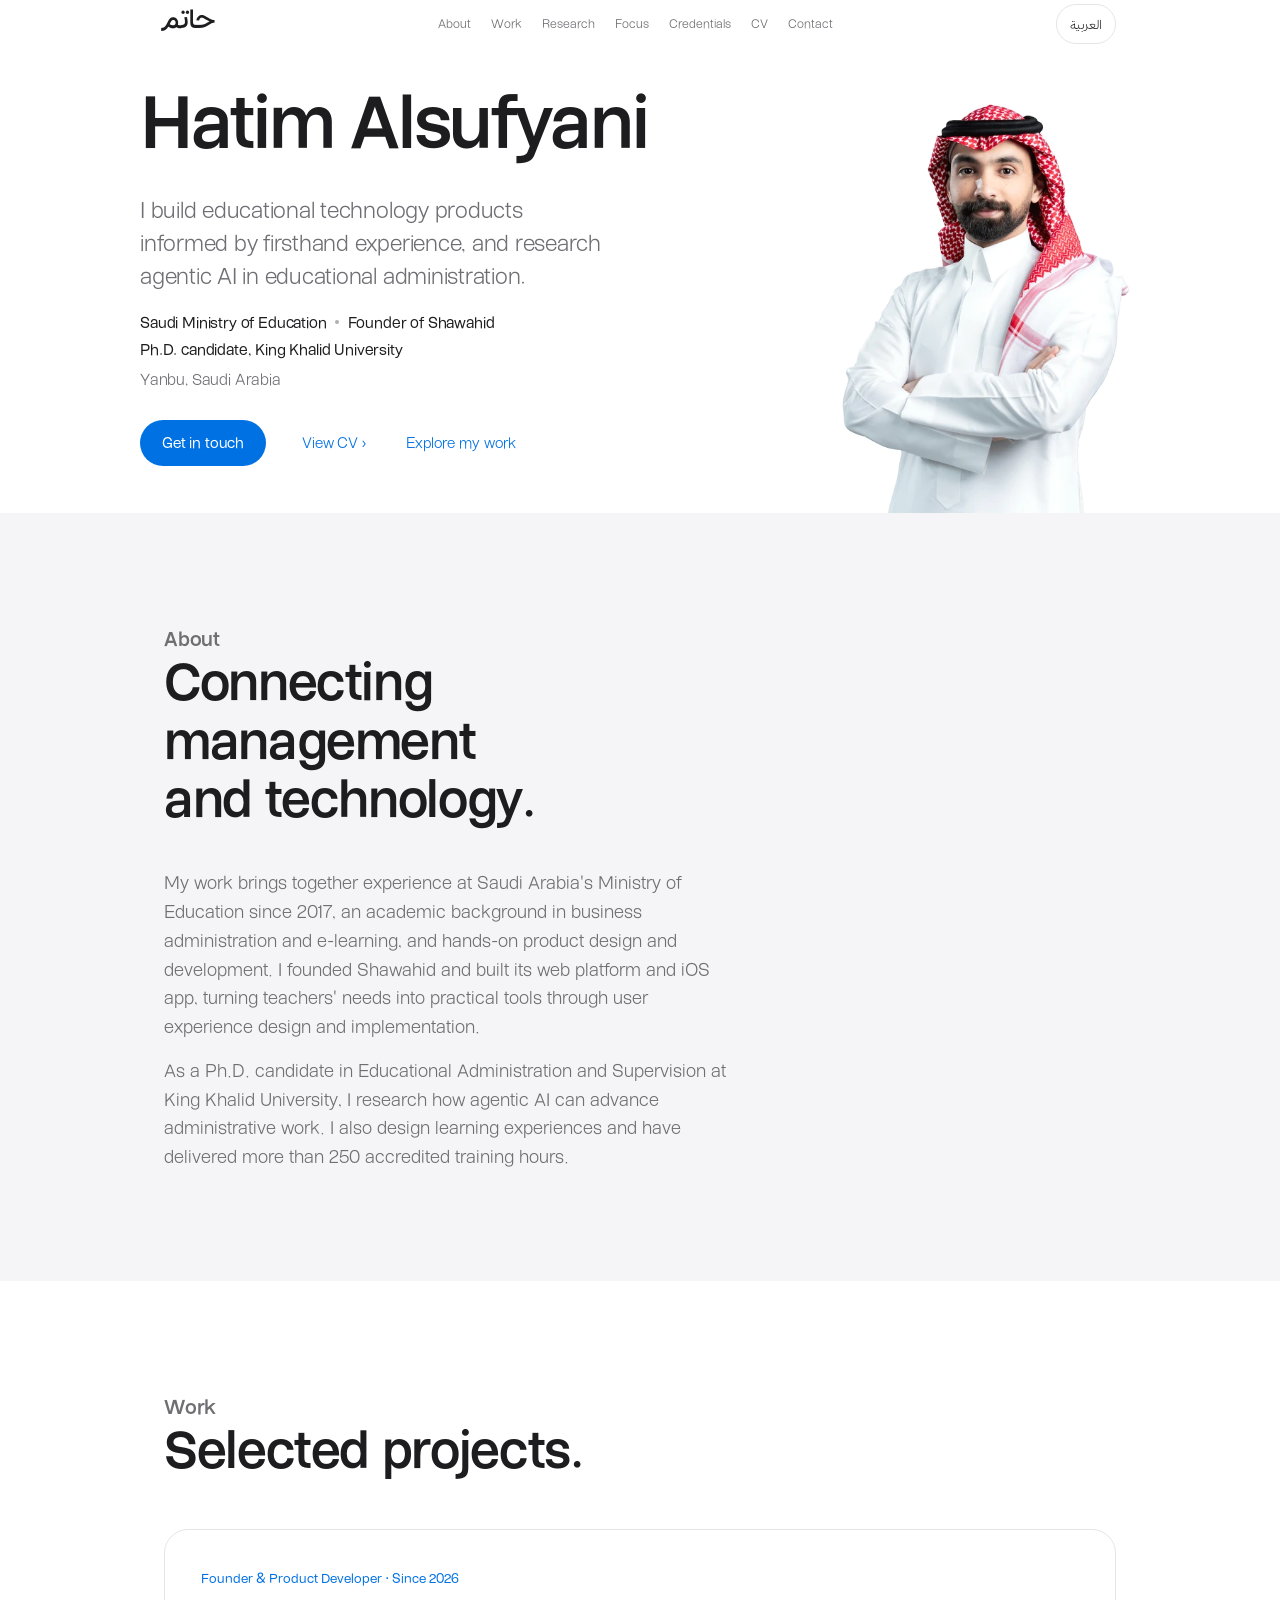
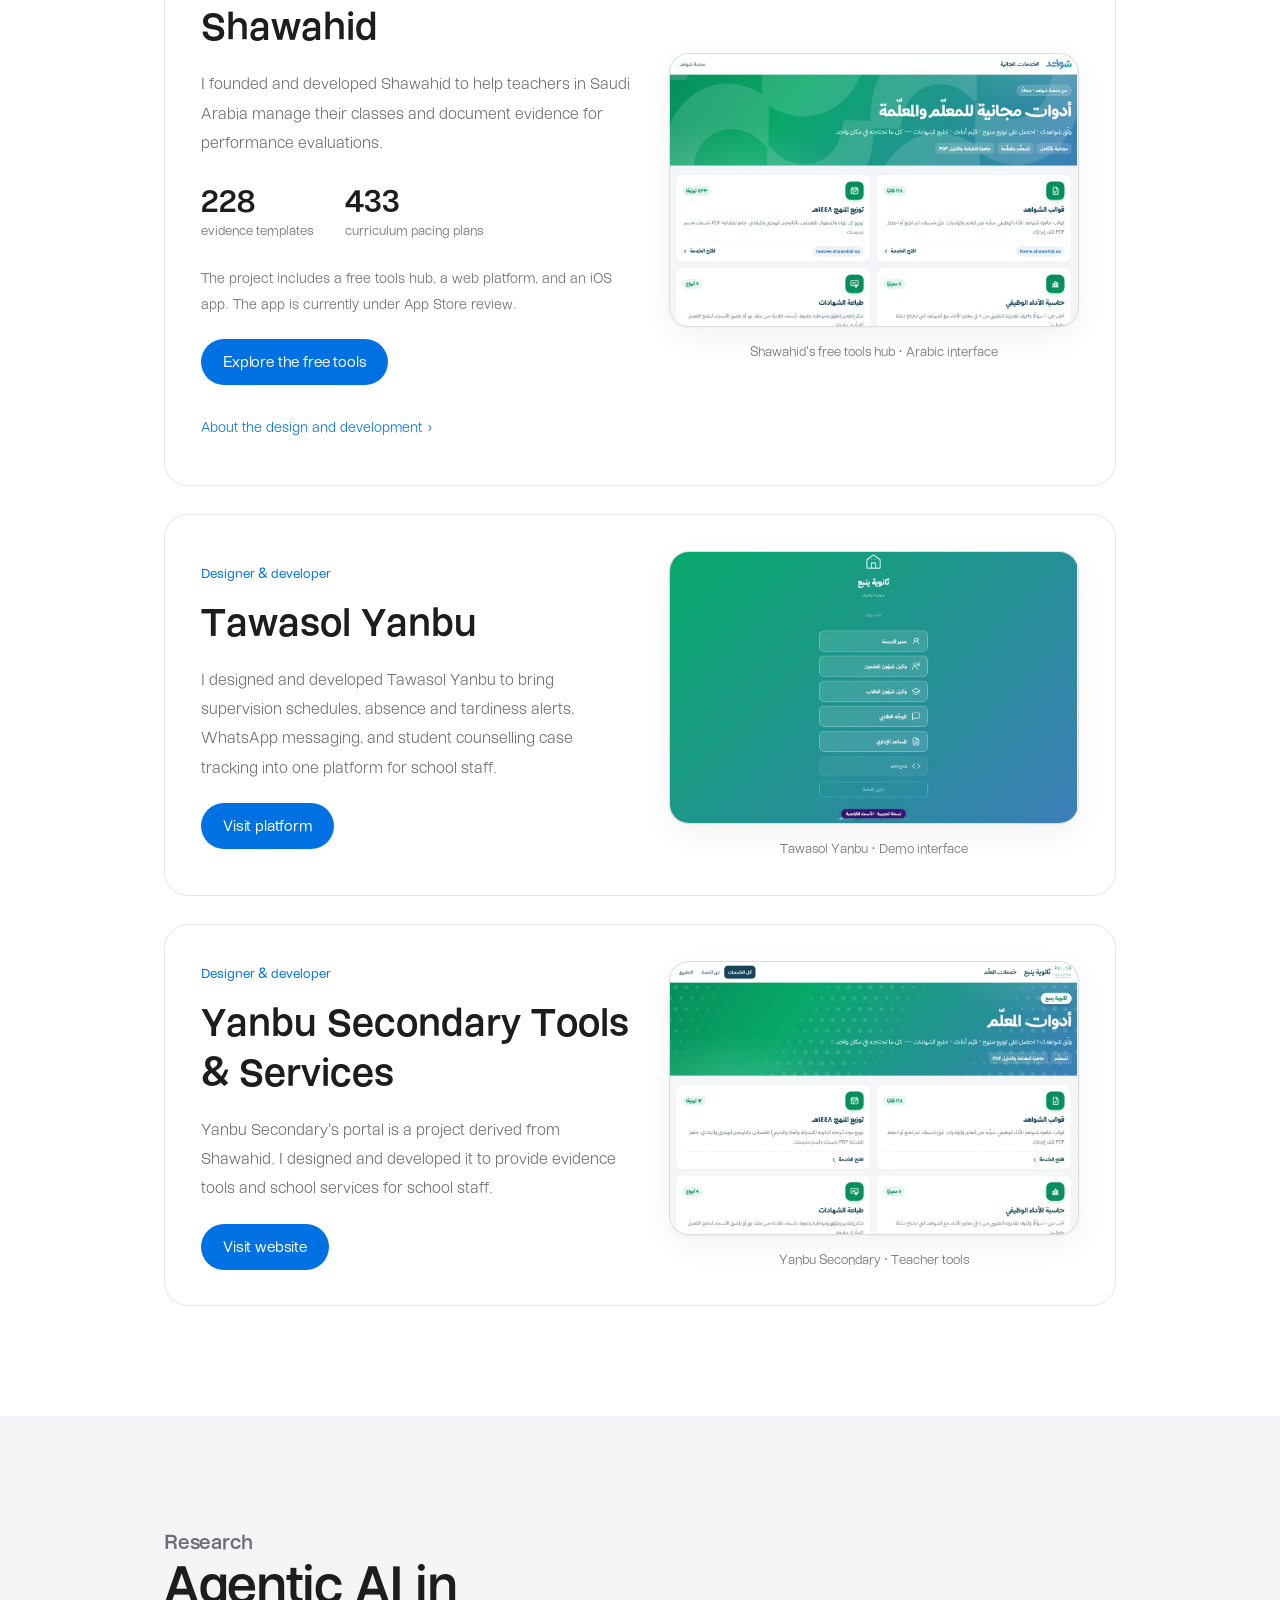
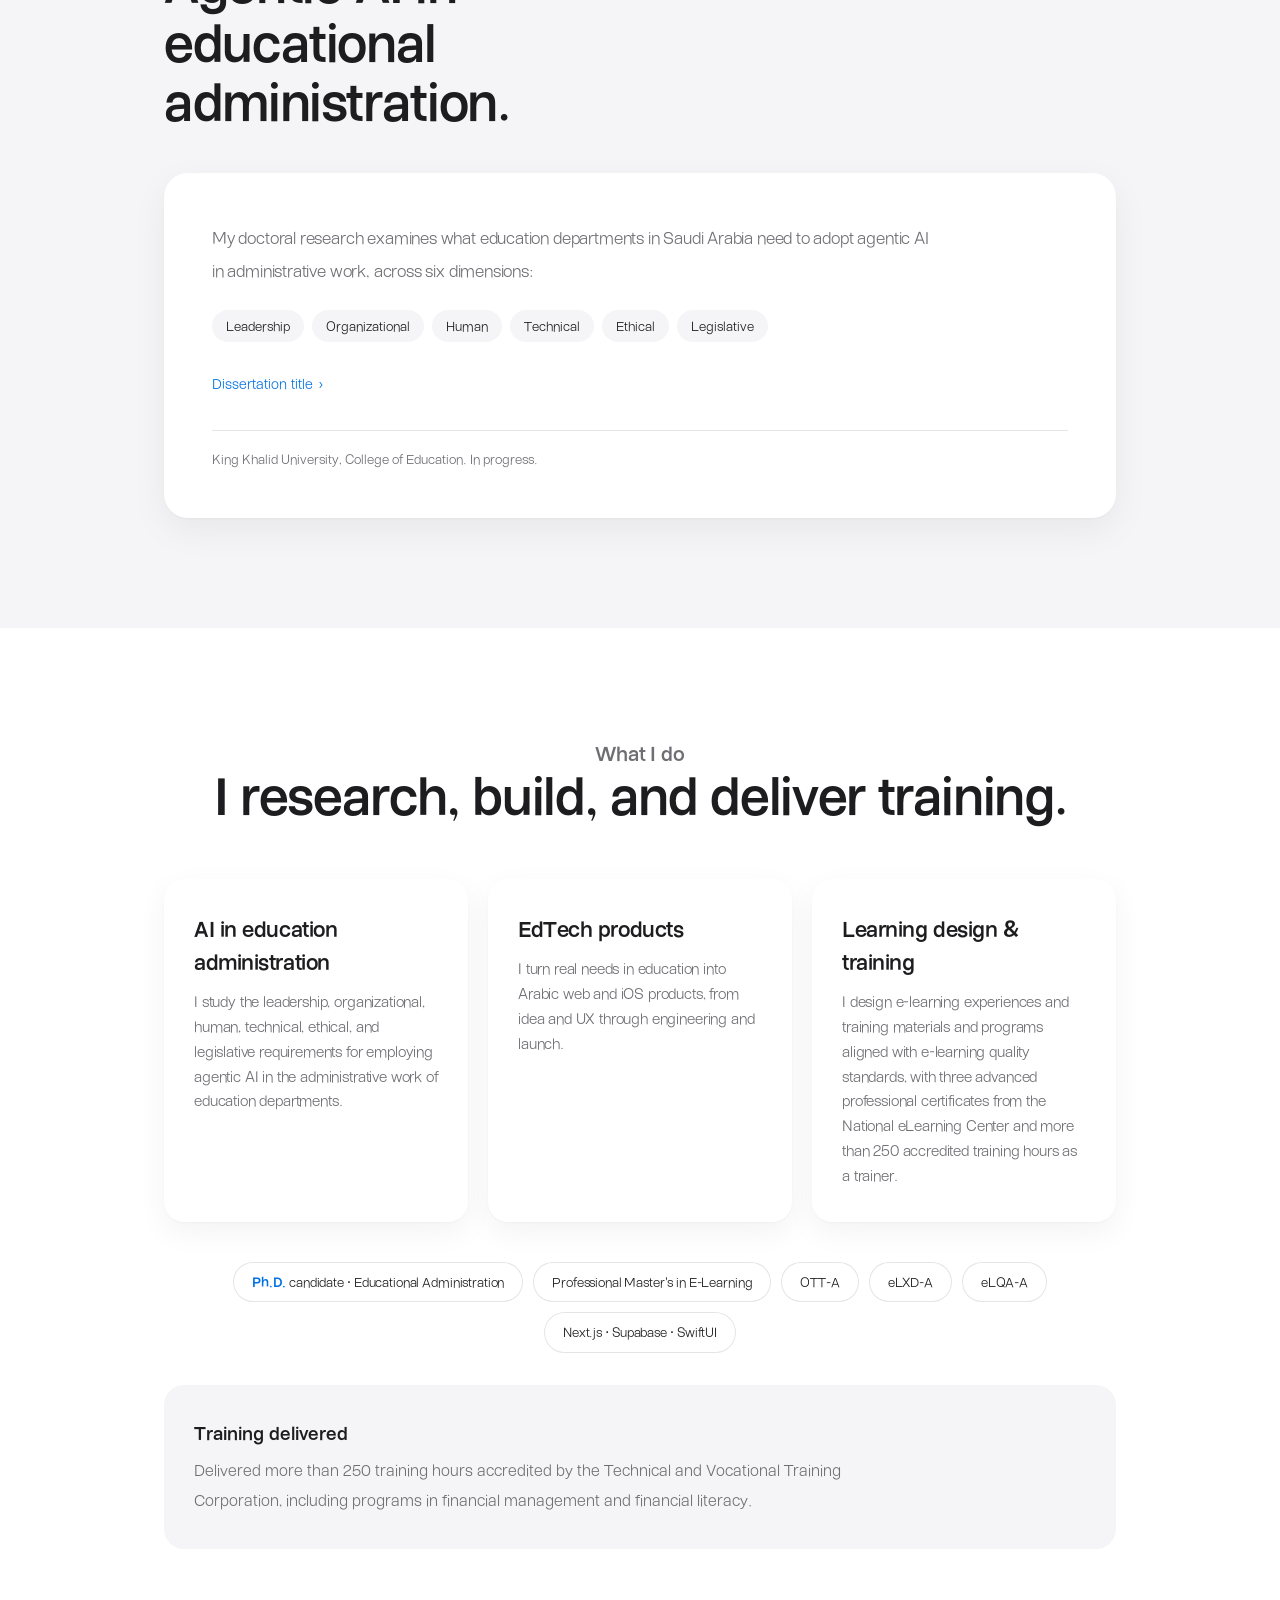
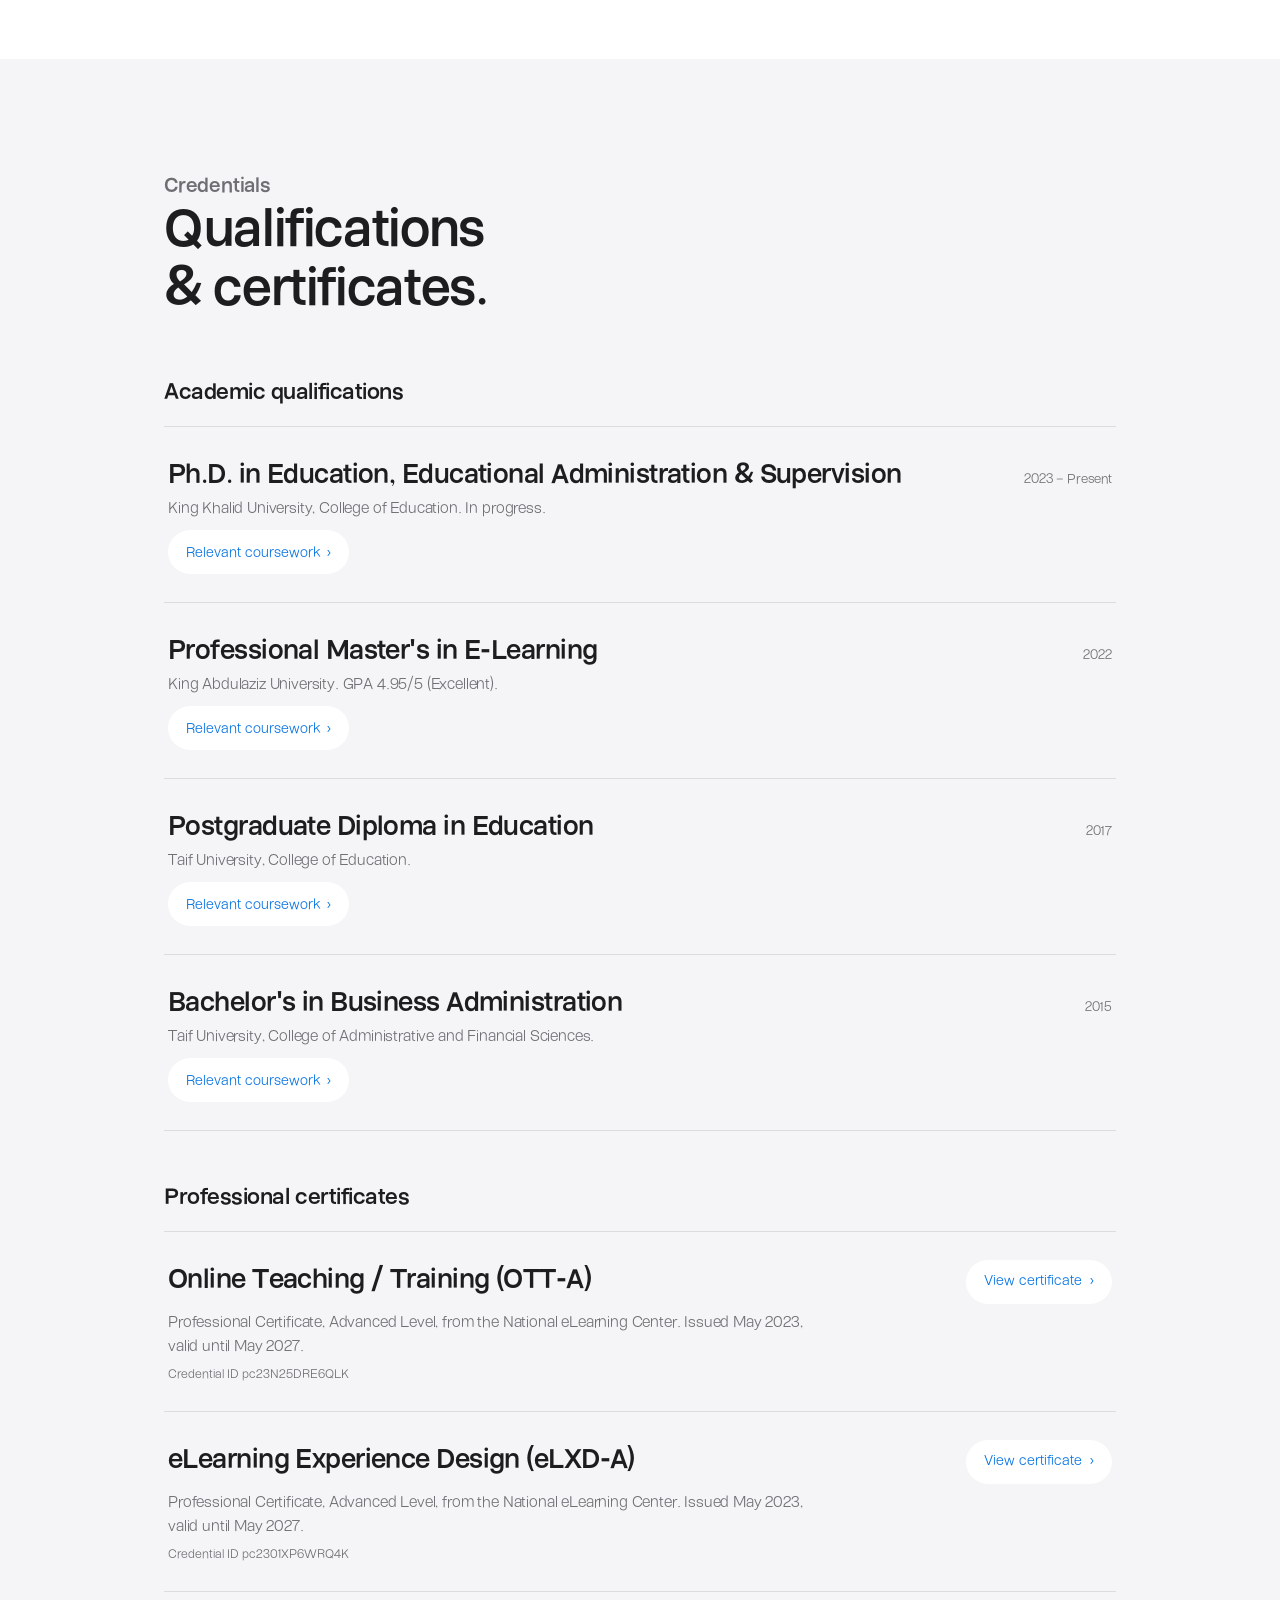
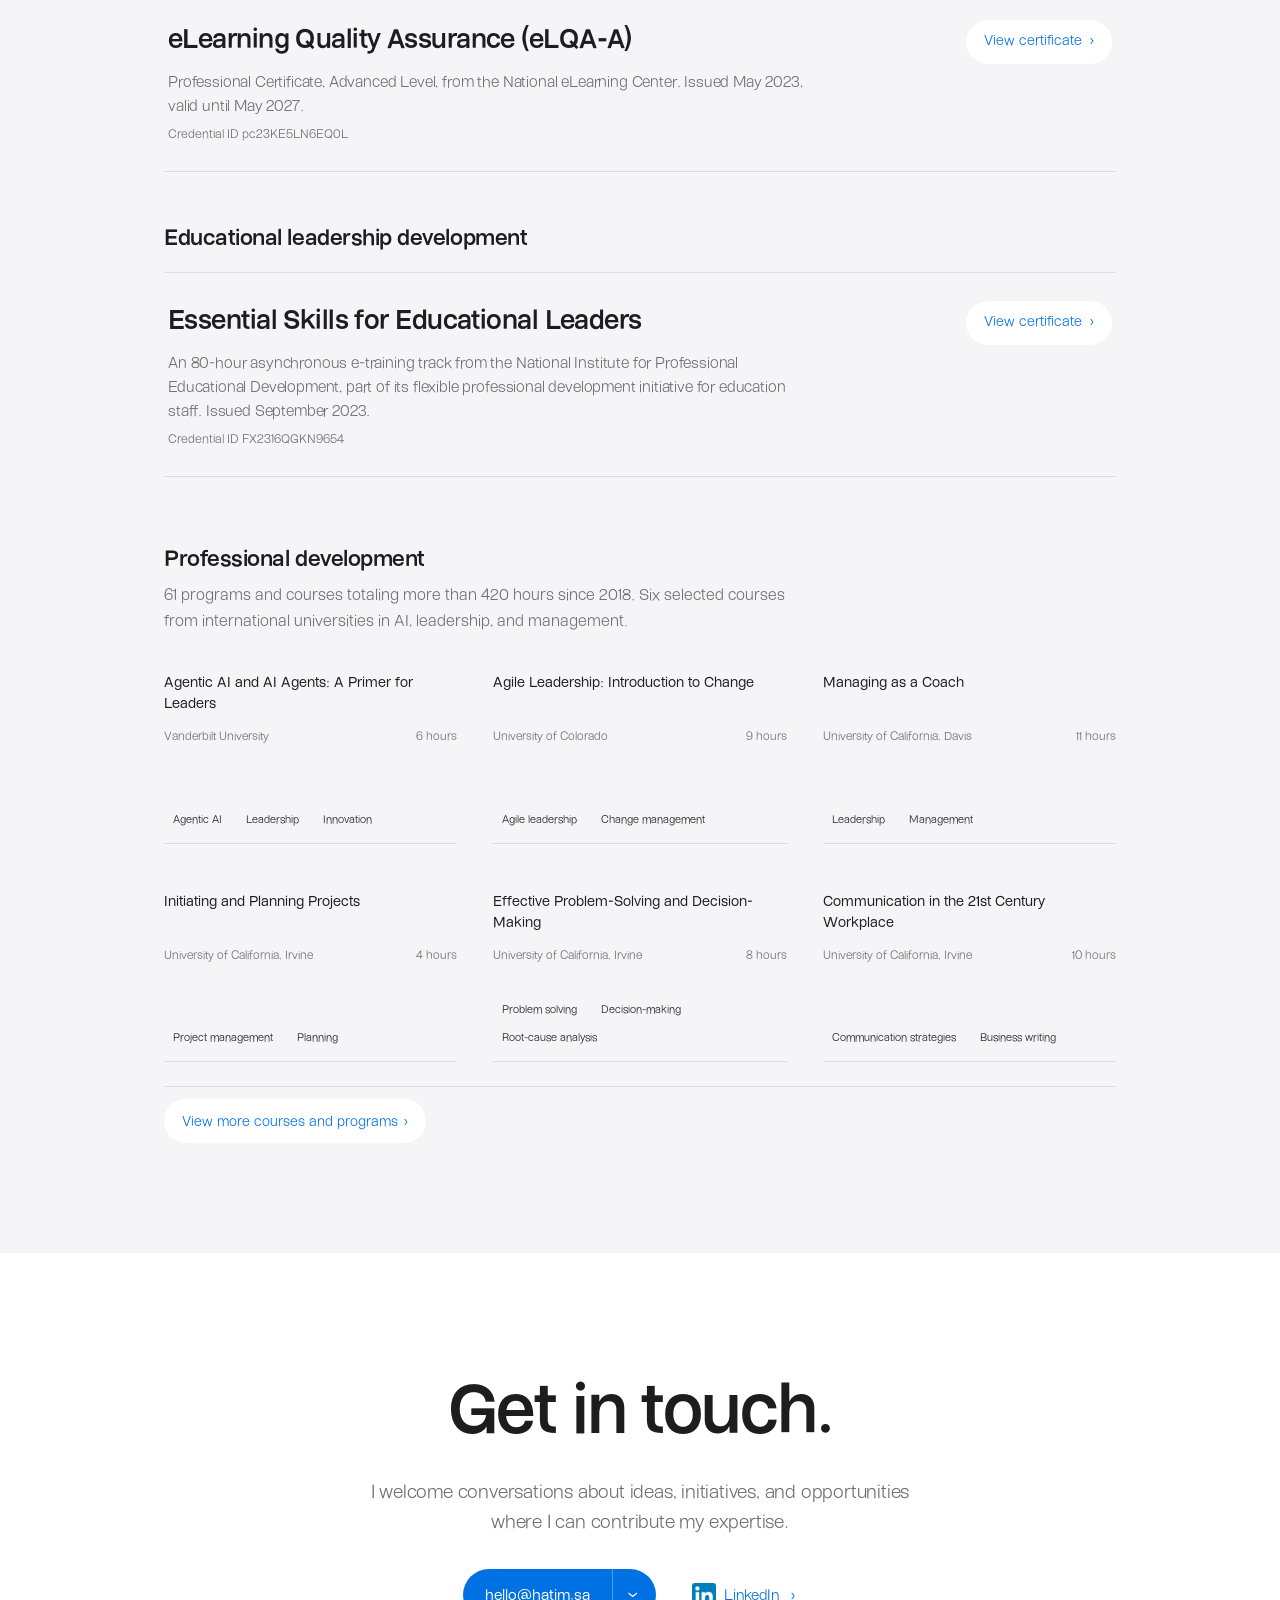
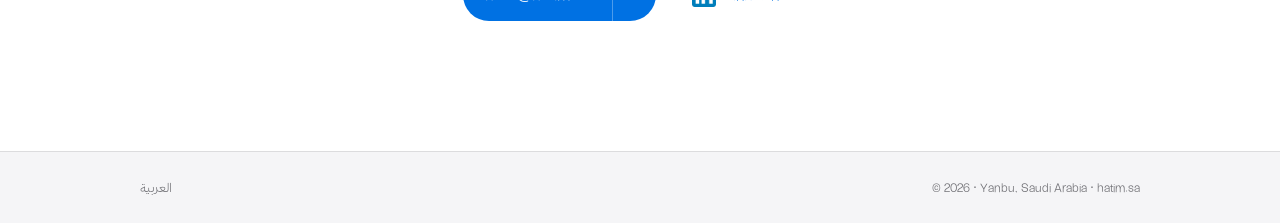
==== commit 0ed95f38: "Unify selected project cards and clarify Shawahid derivative" ====
--- a/index.html
+++ b/index.html
@@ -305,10 +305,18 @@
 <details class="project-details"><summary>About the design and development</summary><dl><dt>The need</dt><dd>Classroom management and performance documentation tailored to education in Saudi Arabia.</dd><dt>What I built</dt><dd>Tools for evidence, curriculum pacing plans, and certificates, plus a web platform and app with attendance, participation, portfolios, and AI-assisted tools.</dd><dt>My role</dt><dd>I handled design and development, from user experience to implementation with Next.js, Supabase, and SwiftUI.</dd></dl></details>
 </div><figure class="project-preview"><img src="shawahid-tools.jpg" width="1200" height="800" alt="The Arabic interface of the Shawahid free tools hub" loading="lazy"><figcaption>Shawahid's free tools hub · Arabic interface</figcaption></figure>
 </article>
-<div class="work-list secondary-projects">
-<article class="row project-row rv"><div class="project-summary"><h3 class="t">Tawasol Yanbu</h3><div class="tag">Designer &amp; developer</div><p class="d">I designed and developed Tawasol Yanbu to bring supervision schedules, absence and tardiness alerts, WhatsApp messaging, and student counselling case tracking into one platform for school staff.</p><a class="btn btn-t project-link" href="https://tawasol-demo.vercel.app/" target="_blank" rel="noopener" aria-label="Visit Tawasol Yanbu">Visit platform<span class="ch" aria-hidden="true">›</span></a></div><figure class="project-thumbnail"><img src="tawasol-preview.webp" width="1200" height="800" alt="The Arabic home screen of the Tawasol Yanbu platform" loading="lazy" decoding="async"></figure></article>
-<article class="row project-row rv"><div class="project-summary"><h3 class="t">Yanbu Secondary Tools &amp; Services</h3><div class="tag">Designer &amp; developer</div><p class="d">I designed and developed Yanbu Secondary's portal for evidence tools and school services.</p><a class="btn btn-t project-link" href="https://yanbuhs.shawahid.sa/" target="_blank" rel="noopener" aria-label="Visit Yanbu Secondary Tools and Services">Visit website<span class="ch" aria-hidden="true">›</span></a></div><figure class="project-thumbnail"><img src="yanbu-school-preview.webp" width="1200" height="800" alt="The Arabic teacher tools page for Yanbu Secondary" loading="lazy" decoding="async"></figure></article>
-</div></div></section>
+<article class="featured-project rv">
+<div class="project-copy"><p class="project-role">Designer &amp; developer</p><h3>Tawasol Yanbu</h3>
+<p class="project-description">I designed and developed Tawasol Yanbu to bring supervision schedules, absence and tardiness alerts, WhatsApp messaging, and student counselling case tracking into one platform for school staff.</p>
+<a class="btn btn-p" href="https://tawasol-demo.vercel.app/" target="_blank" rel="noopener" aria-label="Visit Tawasol Yanbu">Visit platform</a>
+</div><figure class="project-preview"><img src="tawasol-preview.webp" width="1200" height="800" alt="The Arabic home screen of the Tawasol Yanbu platform" loading="lazy" decoding="async"><figcaption>Tawasol Yanbu · Demo interface</figcaption></figure>
+</article>
+<article class="featured-project rv">
+<div class="project-copy"><p class="project-role">Designer &amp; developer</p><h3>Yanbu Secondary Tools &amp; Services</h3>
+<p class="project-description">Yanbu Secondary's portal is a project derived from Shawahid. I designed and developed it to provide evidence tools and school services for school staff.</p>
+<a class="btn btn-p" href="https://yanbuhs.shawahid.sa/" target="_blank" rel="noopener" aria-label="Visit Yanbu Secondary Tools and Services">Visit website</a>
+</div><figure class="project-preview"><img src="yanbu-school-preview.webp" width="1200" height="800" alt="The Arabic teacher tools page for Yanbu Secondary" loading="lazy" decoding="async"><figcaption>Yanbu Secondary · Teacher tools</figcaption></figure>
+</article></div></section>
 
   <section class="sec soft research" id="research">
     <div class="wrap">
--- a/site.css
+++ b/site.css
@@ -19,6 +19,8 @@
 .rv.is-revealing{animation:reveal-content .7s var(--ease) both}
 @keyframes reveal-content{from{opacity:0;transform:translateY(24px)}to{opacity:1;transform:none}}
 .featured-project{margin-top:40px;padding:36px;border:1px solid var(--line);border-radius:24px;display:grid;grid-template-columns:minmax(0,1fr) minmax(0,.95fr);gap:36px;align-items:center}
+.featured-project+.featured-project{margin-top:28px}
+.project-copy .project-description{margin-bottom:22px}
 .project-copy h3{font-size:2.5rem;line-height:1.25;margin:10px 0 18px}
 .project-copy>p{color:var(--sub);font-size:1.05rem;line-height:1.75}
 .project-copy .project-role{font-size:14px;color:var(--accent);font-weight:500}
@@ -36,7 +38,6 @@
 .project-details dl{margin-top:12px;font-size:15px;line-height:1.75}
 .project-details dt{font-weight:700;margin-top:12px}
 .project-details dd{color:var(--sub);margin-top:4px}
-.secondary-projects{margin-top:28px}
 .row .d{max-width:66ch}
 .row .tag{font-size:14px}
 .diss{margin-top:32px}
@@ -136,14 +137,3 @@
 
 .contact .contact-line{display:block}
 .contact .contact-followup{white-space:nowrap}
-.row .project-link{grid-column:1/-1;justify-self:start;padding:8px 0;min-height:44px}
-
-/* Secondary projects retain their flat rows with a small, genuine interface preview. */
-.secondary-projects .project-row{grid-template-columns:minmax(0,1fr) minmax(220px,300px);gap:32px;align-items:center}
-.project-summary{min-width:0}
-.project-summary .tag{margin-top:6px;white-space:normal}
-.project-summary .d{margin-top:12px}
-.project-summary .project-link{margin-top:10px}
-.project-thumbnail{margin:0;min-width:0}
-.project-thumbnail img{display:block;width:100%;height:auto;aspect-ratio:3/2;object-fit:contain;background:var(--soft);border:1px solid var(--line);border-radius:20px}
-@media(max-width:640px){.secondary-projects .project-row{grid-template-columns:1fr;gap:20px}.project-thumbnail{order:-1;max-width:440px;width:100%;justify-self:center}}
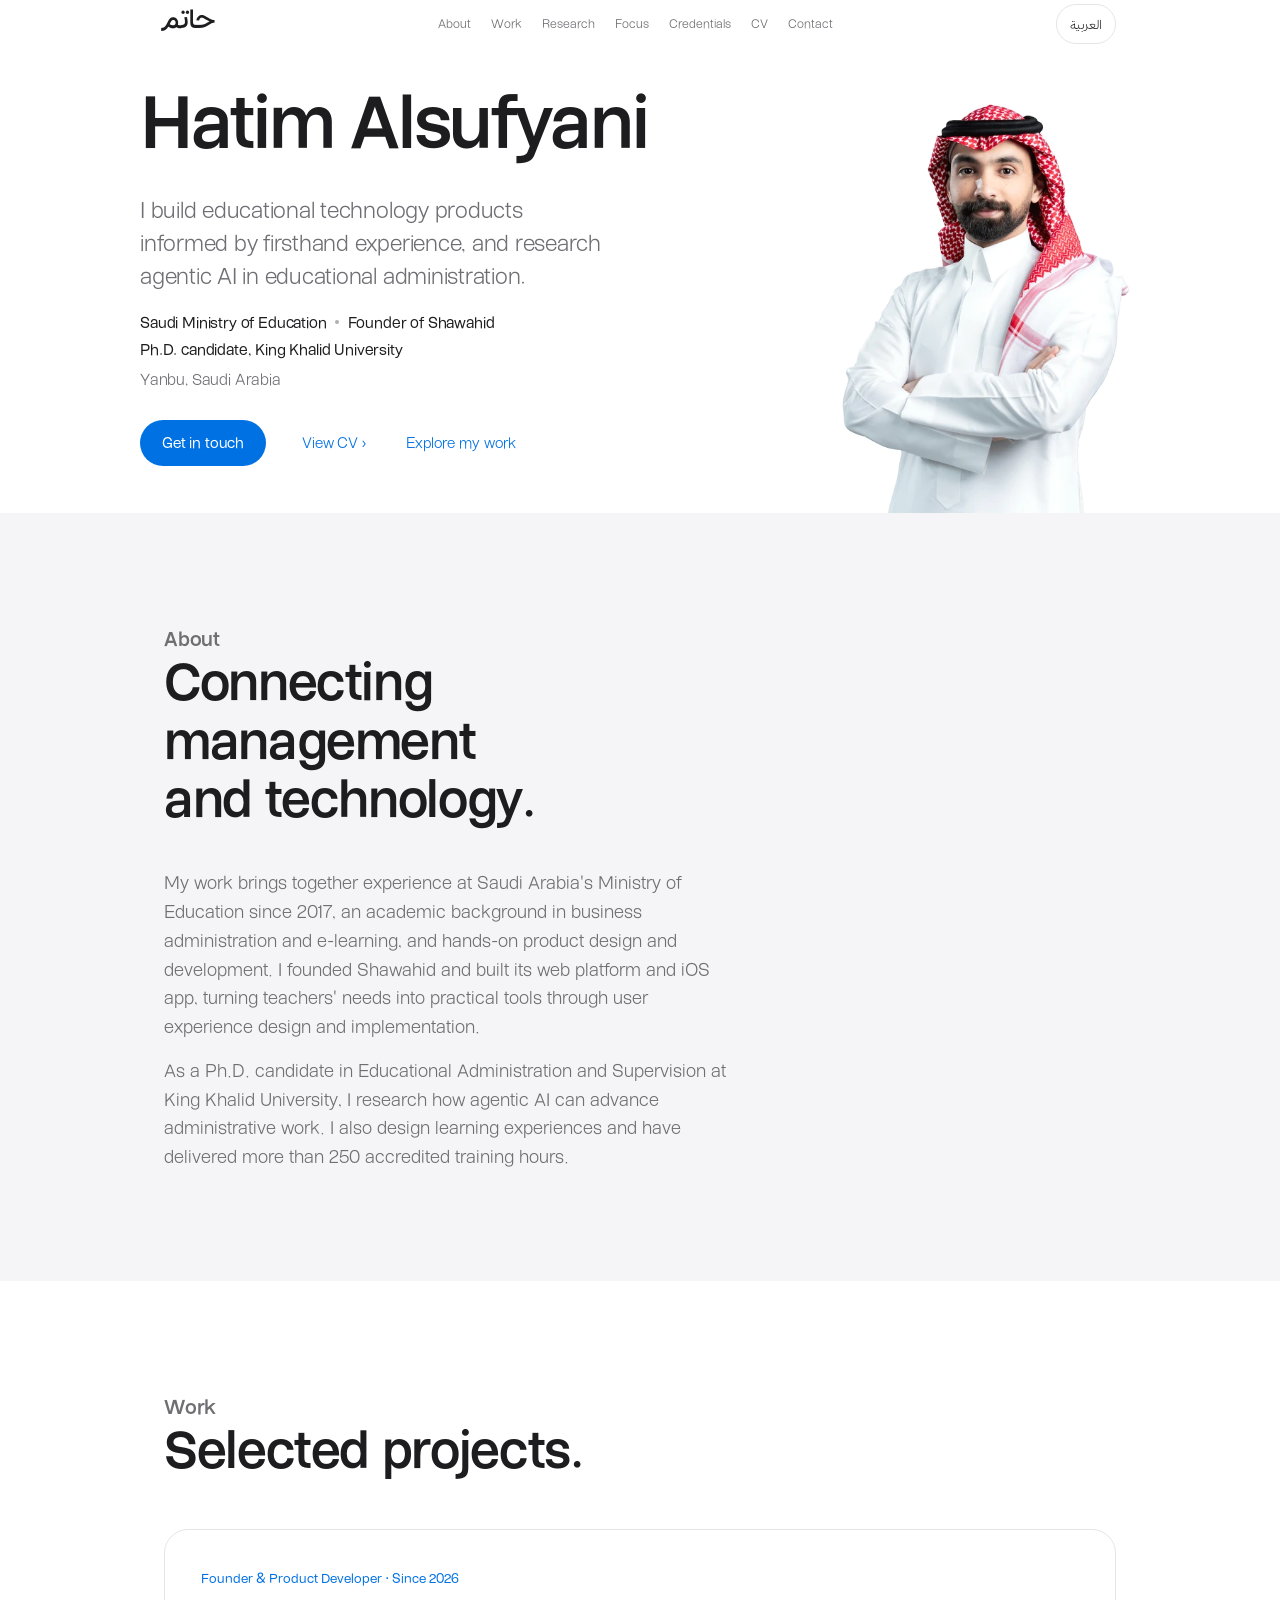
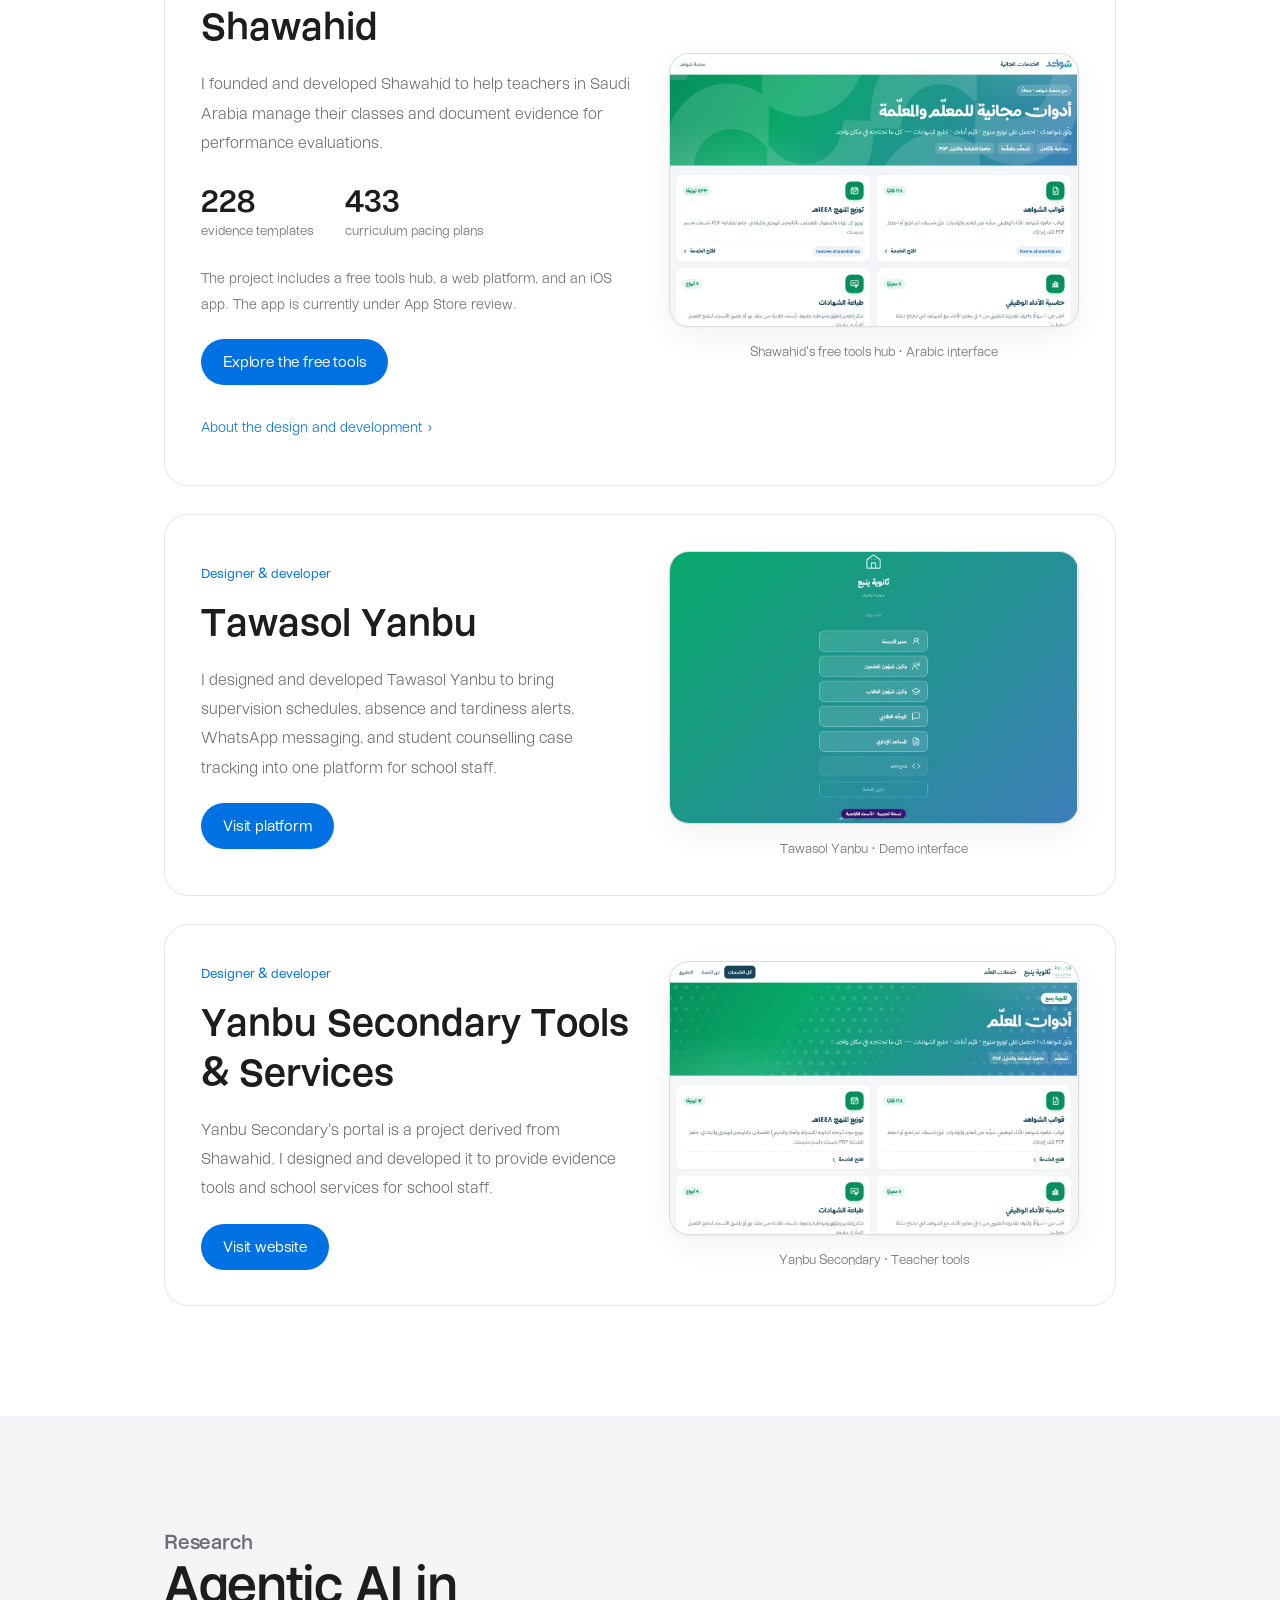
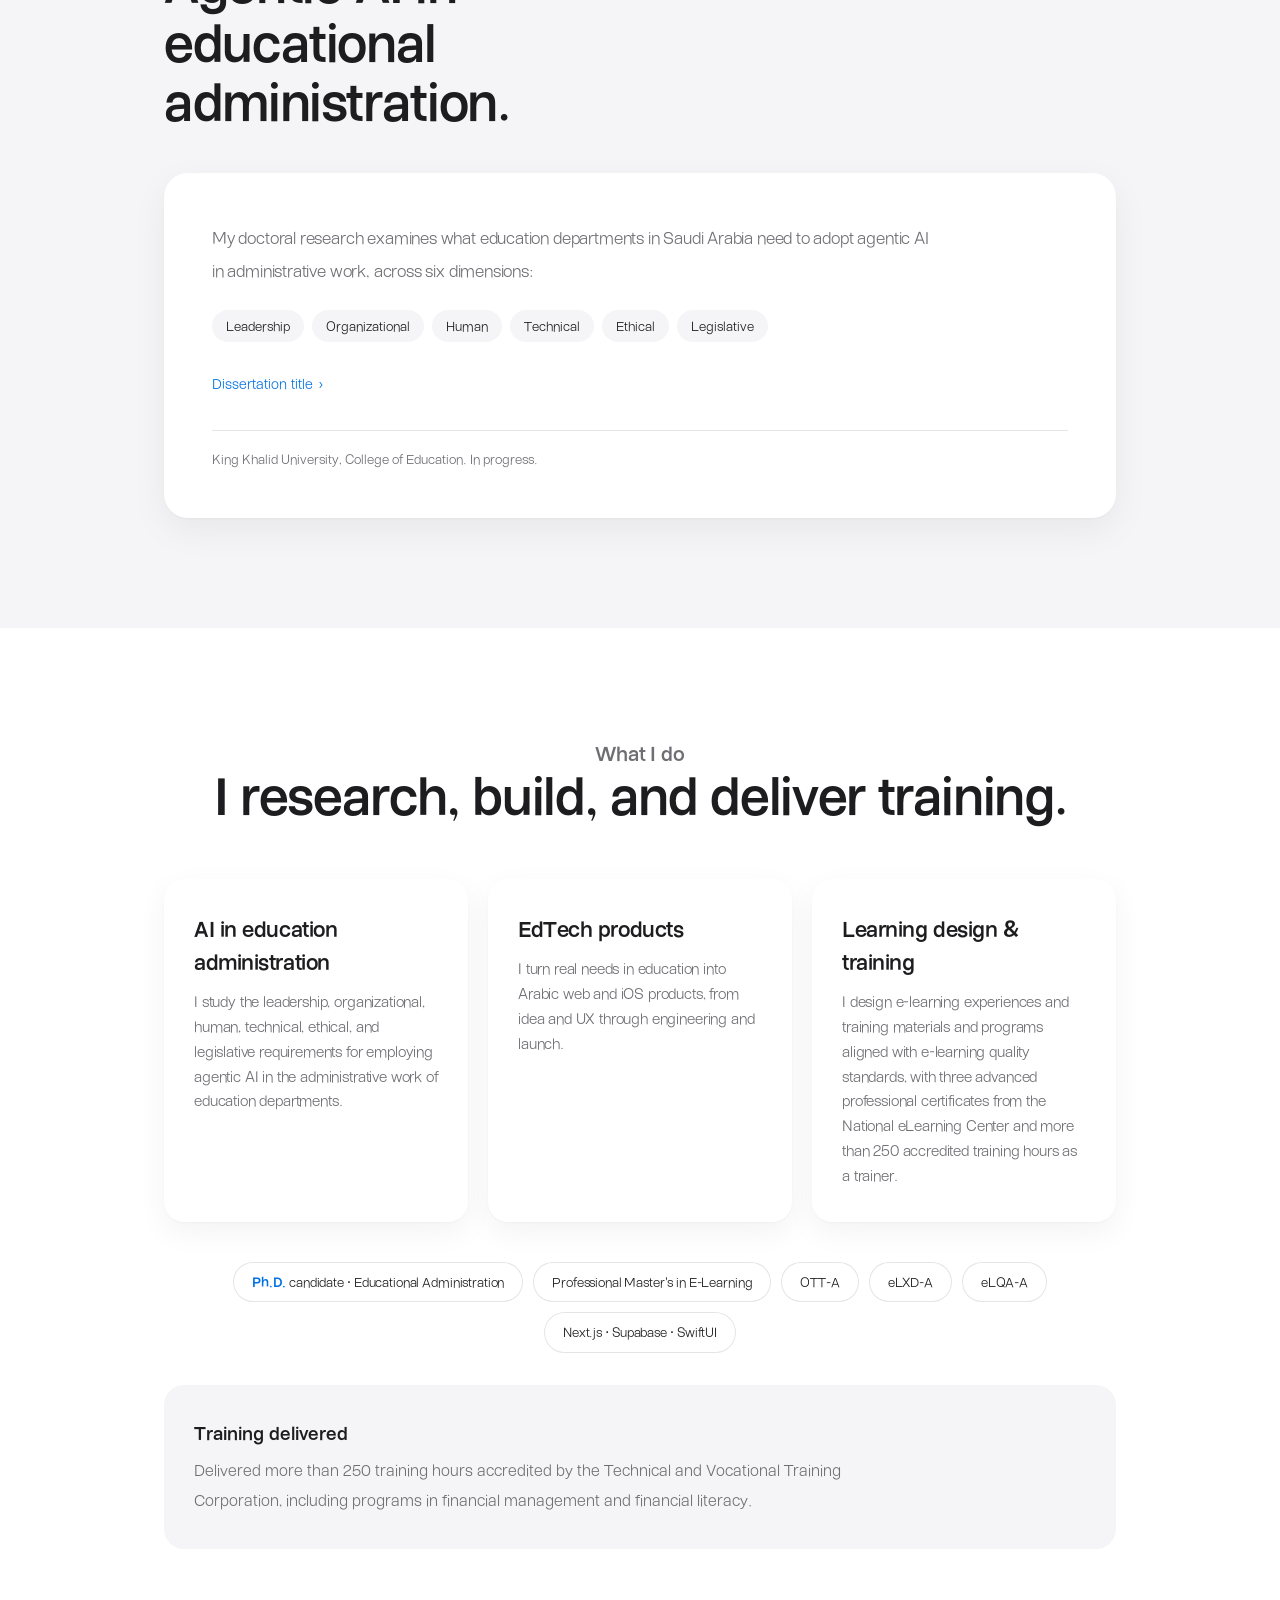
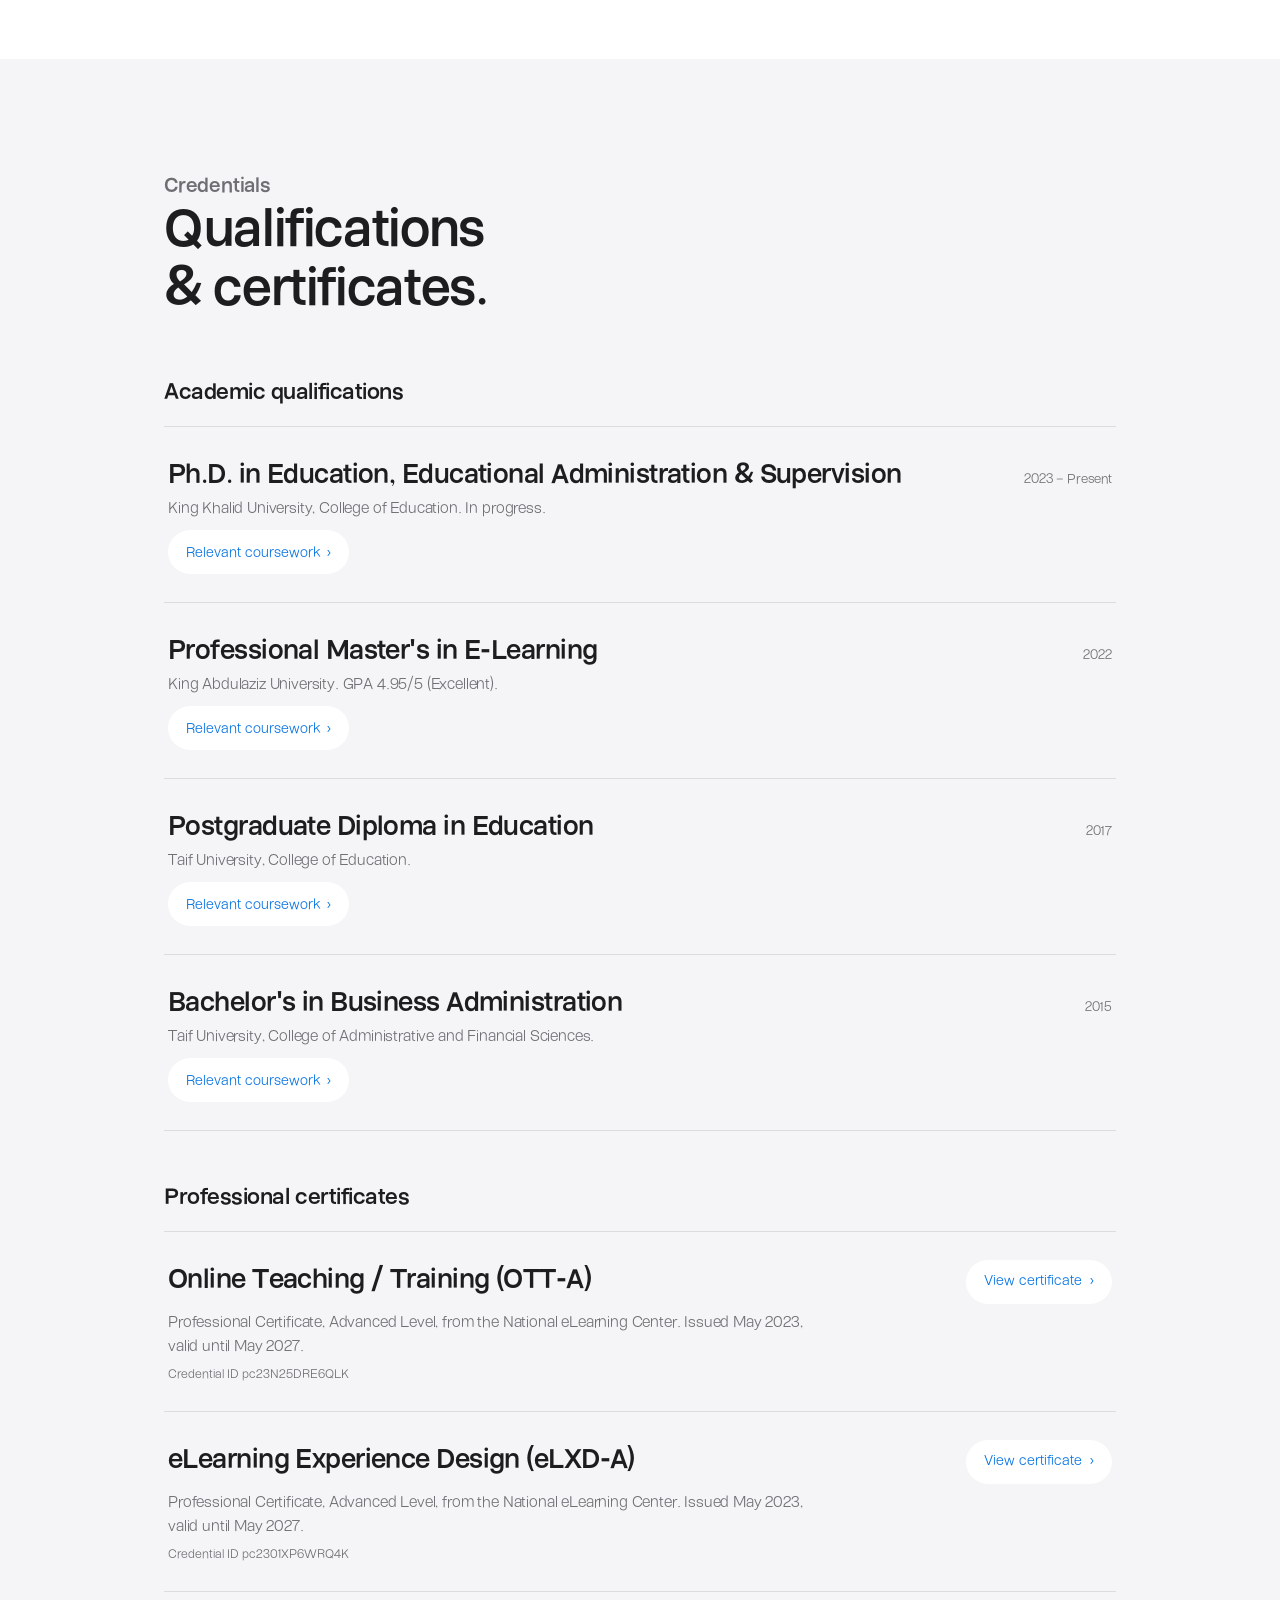
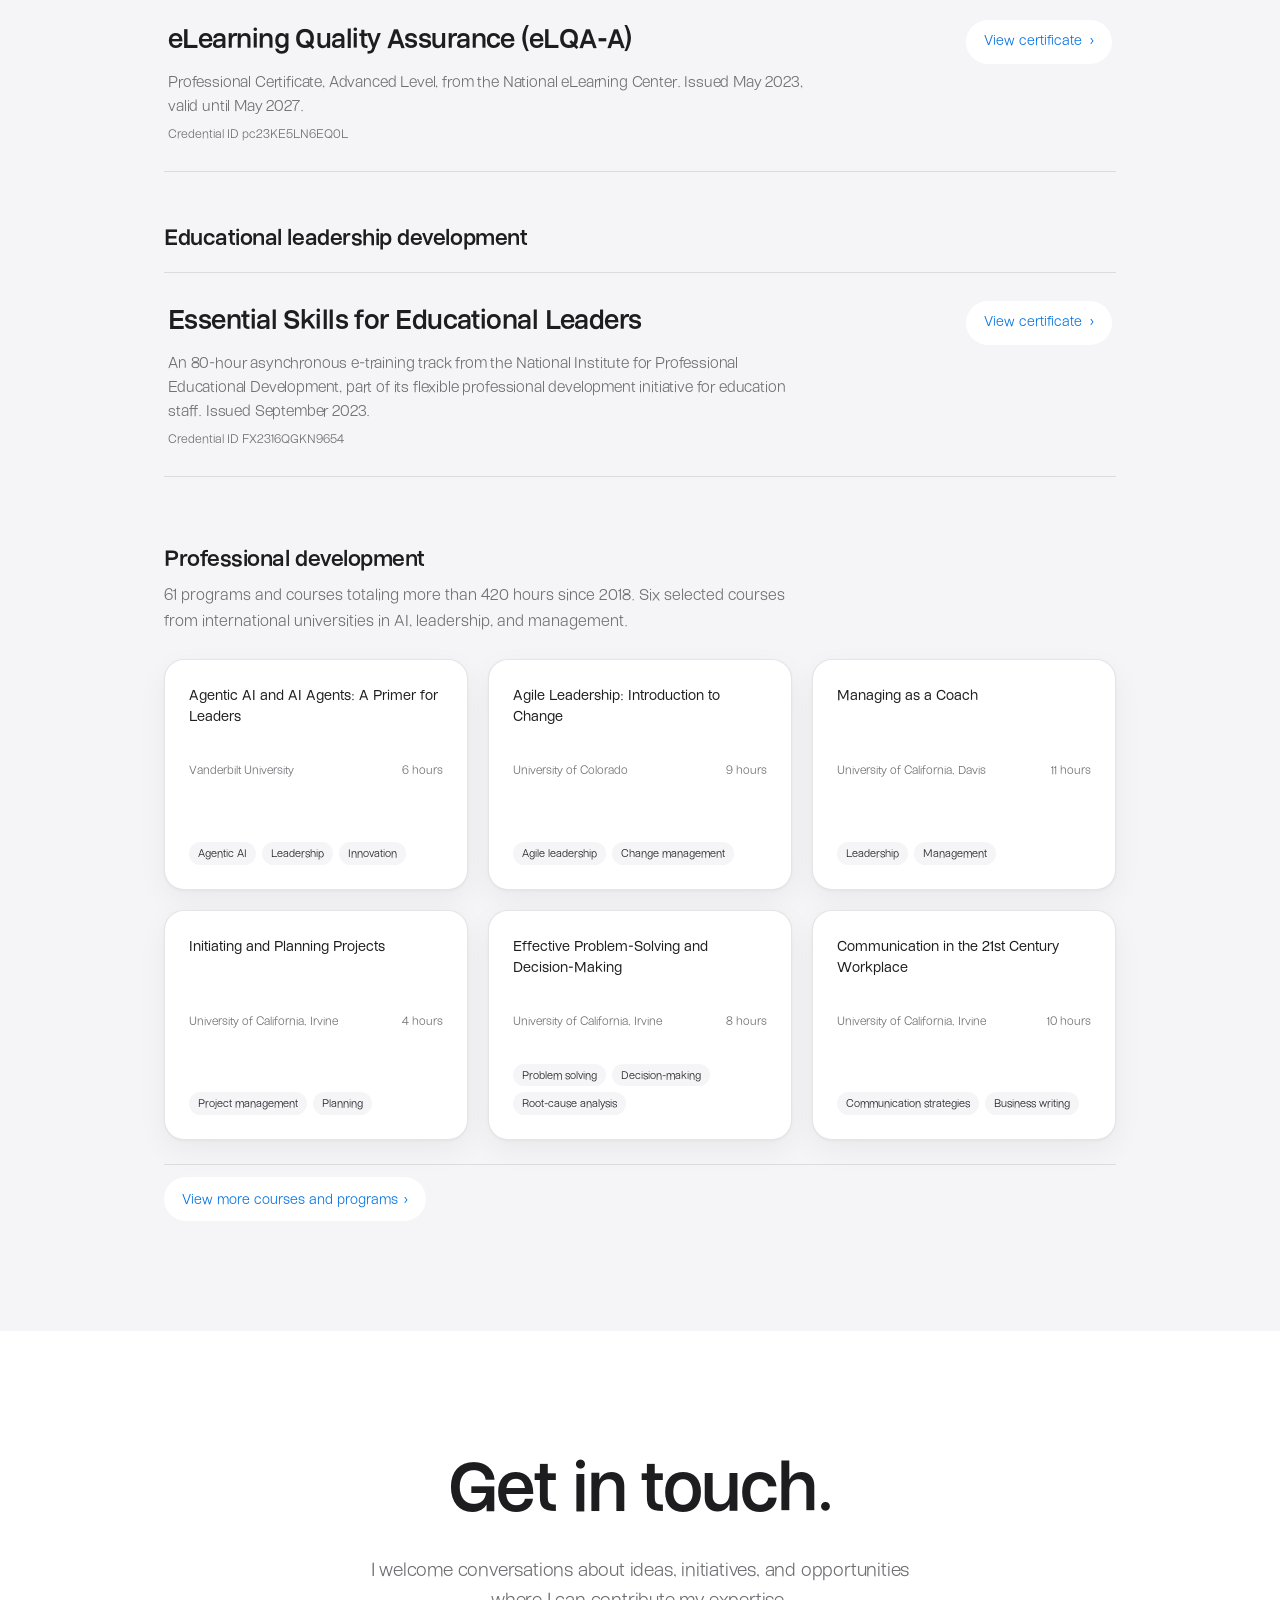
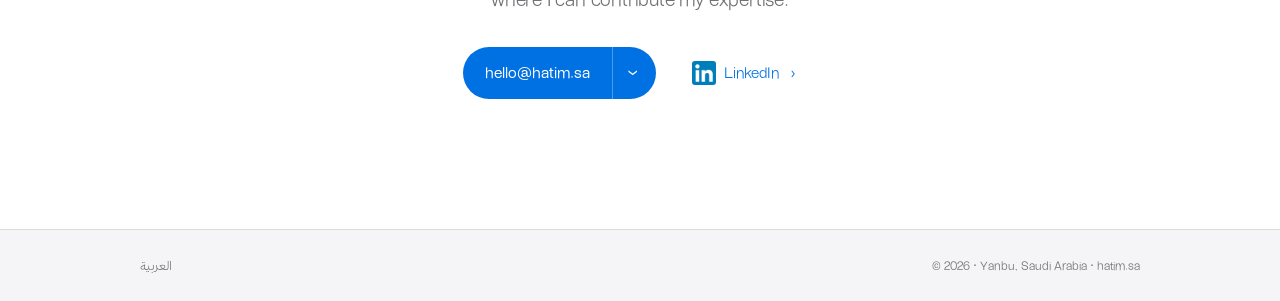
==== commit cd52f701: "Present professional development courses as cards" ====
--- a/index.html
+++ b/index.html
@@ -369,9 +369,9 @@
       </div>
       <h3 class="subh rv">Educational leadership development</h3><div class="cred-list"><div class="cred rv"><div class="ct">Essential Skills for Educational Leaders</div><a class="vlink" href="https://ce.nelc.gov.sa/storage/pdf/niepd2/FX2316QGKN9654-ar-1695105365.pdf" target="_blank" rel="noopener">View certificate <span class="ch">›</span></a><div class="cm">An 80-hour asynchronous e-training track from the National Institute for Professional Educational Development, part of its flexible professional development initiative for education staff. Issued September 2023.</div><div class="cid">Credential ID <bdi>FX2316QGKN9654</bdi></div></div></div><div class="train">
 <h3>Professional development</h3><p>61 programs and courses totaling more than 420 hours since 2018. Six selected courses from international universities in AI, leadership, and management.</p>
-<div class="tg selected-training"><ul><li><div class="course-heading"><span class="tn">Agentic AI and AI Agents: A Primer for Leaders</span></div><span class="tm"><span>Vanderbilt University</span><b>6 hours</b></span><span class="sks"><span class="sk">Agentic AI</span><span class="sk">Leadership</span><span class="sk">Innovation</span></span></li><li><div class="course-heading"><span class="tn">Agile Leadership: Introduction to Change</span></div><span class="tm"><span>University of Colorado</span><b>9 hours</b></span><span class="sks"><span class="sk">Agile leadership</span><span class="sk">Change management</span></span></li><li><div class="course-heading"><span class="tn">Managing as a Coach</span></div><span class="tm"><span>University of California, Davis</span><b>11 hours</b></span><span class="sks"><span class="sk">Leadership</span><span class="sk">Management</span></span></li><li><div class="course-heading"><span class="tn">Initiating and Planning Projects</span></div><span class="tm"><span>University of California, Irvine</span><b>4 hours</b></span><span class="sks"><span class="sk">Project management</span><span class="sk">Planning</span></span></li><li><div class="course-heading"><span class="tn">Effective Problem-Solving and Decision-Making</span></div><span class="tm"><span>University of California, Irvine</span><b>8 hours</b></span><span class="sks"><span class="sk">Problem solving</span><span class="sk">Decision-making</span><span class="sk">Root-cause analysis</span></span></li><li><div class="course-heading"><span class="tn">Communication in the 21st Century Workplace</span></div><span class="tm"><span>University of California, Irvine</span><b>10 hours</b></span><span class="sks"><span class="sk">Communication strategies</span><span class="sk">Business writing</span></span></li></ul></div>
+<div class="tg selected-training"><ul><li class="course-card"><div class="course-heading"><span class="tn">Agentic AI and AI Agents: A Primer for Leaders</span></div><span class="tm"><span>Vanderbilt University</span><b>6 hours</b></span><span class="sks"><span class="sk">Agentic AI</span><span class="sk">Leadership</span><span class="sk">Innovation</span></span></li><li class="course-card"><div class="course-heading"><span class="tn">Agile Leadership: Introduction to Change</span></div><span class="tm"><span>University of Colorado</span><b>9 hours</b></span><span class="sks"><span class="sk">Agile leadership</span><span class="sk">Change management</span></span></li><li class="course-card"><div class="course-heading"><span class="tn">Managing as a Coach</span></div><span class="tm"><span>University of California, Davis</span><b>11 hours</b></span><span class="sks"><span class="sk">Leadership</span><span class="sk">Management</span></span></li><li class="course-card"><div class="course-heading"><span class="tn">Initiating and Planning Projects</span></div><span class="tm"><span>University of California, Irvine</span><b>4 hours</b></span><span class="sks"><span class="sk">Project management</span><span class="sk">Planning</span></span></li><li class="course-card"><div class="course-heading"><span class="tn">Effective Problem-Solving and Decision-Making</span></div><span class="tm"><span>University of California, Irvine</span><b>8 hours</b></span><span class="sks"><span class="sk">Problem solving</span><span class="sk">Decision-making</span><span class="sk">Root-cause analysis</span></span></li><li class="course-card"><div class="course-heading"><span class="tn">Communication in the 21st Century Workplace</span></div><span class="tm"><span>University of California, Irvine</span><b>10 hours</b></span><span class="sks"><span class="sk">Communication strategies</span><span class="sk">Business writing</span></span></li></ul></div>
 <details class="training-more"><summary>View more courses and programs</summary>
-<div class="tg"><div><h4>Leadership & management</h4><ul><li><span class="tn">Giving Helpful Feedback</span><span class="tm"><span>CU Boulder</span><b>5 hours</b></span><span class="sks"><span class="sk">Constructive feedback</span><span class="sk">Teamwork</span></span></li><li><span class="tn">Agile Management</span><span class="tm"><span>Yanbu Education Department</span><b>6 hours</b></span><span class="sks"><span class="sk">Agile methodology</span><span class="sk">Iterative planning</span><span class="sk">Team management</span></span></li></ul></div><div><h4>Training &amp; professional practice</h4><ul><li><span class="tn">Designing and Building Training Packages</span><span class="tm"><span>Yanbu Education Department</span><b>4 hours</b></span><span class="sks"><span class="sk">Training design</span><span class="sk">Needs analysis</span></span></li><li><span class="tn">Professional Trainer Competencies</span><span class="tm"><span>Yanbu Education Department</span><b>4 hours</b></span><span class="sks"><span class="sk">Training delivery</span><span class="sk">Facilitation</span></span></li><li><span class="tn">Active Learning Strategies</span><span class="tm"><span>NIEPD</span><b>8 hours</b></span><span class="sks"><span class="sk">Active learning</span><span class="sk">Student engagement</span></span></li><li><span class="tn">Integrating Thinking Skills in Teaching</span><span class="tm"><span>Yanbu Education Department</span><b>10 hours</b></span><span class="sks"><span class="sk">Critical thinking</span><span class="sk">Lesson design</span></span></li><li><span class="tn">Educational Research Reading Skills</span><span class="tm"><span>Yanbu Education Department</span><b>10 hours</b></span><span class="sks"><span class="sk">Research literacy</span><span class="sk">Critical appraisal</span></span></li></ul></div><div><h4>E-learning & technology</h4><ul><li><span class="tn">E-Learning</span><span class="tm"><span>Jazan University</span><b>12 hours</b></span><span class="sks"><span class="sk">E-learning design</span><span class="sk">LMS</span><span class="sk">Digital content</span></span></li><li><span class="tn">Class Notebook in Blended Learning</span><span class="tm"><span>Yanbu Education Department</span><b>10 hours</b></span><span class="sks"><span class="sk">Blended learning</span><span class="sk">OneNote</span><span class="sk">Digital classroom</span></span></li><li><span class="tn">Professional Design with Adobe Illustrator</span><span class="tm"><span>Yanbu Education Department</span><b>10 hours</b></span><span class="sks"><span class="sk">Graphic design</span><span class="sk">Vector illustration</span><span class="sk">Visual identity</span></span></li><li><span class="tn">Introduction to AI: Deep Learning Fundamentals</span><span class="tm"><span>Attaa Digital</span><b>5 hours</b></span><span class="sks"><span class="sk">Artificial intelligence</span><span class="sk">Deep learning</span><span class="sk">Neural networks</span></span></li><li><span class="tn">Cybersecurity (Cisco)</span><span class="tm"><span>NIEPD</span><b>4 hours</b></span><span class="sks"><span class="sk">Cybersecurity</span><span class="sk">Data protection</span><span class="sk">Cyber threats</span></span></li></ul></div><div><h4>Research & problem-solving</h4><ul><li><span class="tn">Qualitative Research in Education</span><span class="tm"><span>NIEPD</span><b>8 hours</b></span><span class="sks"><span class="sk">Qualitative research</span><span class="sk">Interviews</span><span class="sk">Thematic analysis</span></span></li><li><span class="tn">Solving Problems with Creative and Critical Thinking</span><span class="tm"><span>IBM</span><b>3 hours</b></span><span class="sks"><span class="sk">Critical thinking</span><span class="sk">Creative thinking</span></span></li><li><span class="tn">Work Smarter, Not Harder: Time Management</span><span class="tm"><span>UC Irvine</span><b>9 hours</b></span><span class="sks"><span class="sk">Time management</span><span class="sk">Prioritization</span></span></li><li><span class="tn">Delivering Quality Work with Agility</span><span class="tm"><span>IBM</span><b>1 hour</b></span><span class="sks"><span class="sk">Agility</span><span class="sk">Quality management</span></span></li></ul></div><div><h4>Communication & collaboration</h4><ul><li><span class="tn">Collaborate Effectively for Professional Success</span><span class="tm"><span>IBM</span><b>2 hours</b></span><span class="sks"><span class="sk">Teamwork</span><span class="sk">Collaboration</span></span></li><li><span class="tn">Developing Interpersonal Skills</span><span class="tm"><span>IBM</span><b>3 hours</b></span><span class="sks"><span class="sk">Interpersonal communication</span><span class="sk">Active listening</span><span class="sk">Building rapport</span></span></li><li><span class="tn">Present with Purpose: Create and Deliver Effective Presentations</span><span class="tm"><span>IBM</span><b>2 hours</b></span><span class="sks"><span class="sk">Body language</span><span class="sk">Presentations</span></span></li><li><span class="tn">People and Soft Skills Assessment</span><span class="tm"><span>IBM</span><b>2 hours</b></span><span class="sks"><span class="sk">Presentations</span><span class="sk">Problem solving</span></span></li></ul></div></div><div class="additional-training"><h4>Additional program, outside the total of 61</h4><ul><li><span class="tn">Full-Time English Language Course</span><span class="tm"><span>Worldwide School, Auckland, New Zealand</span><b>5 weeks</b></span><span class="sks"><span class="sk">English</span><span class="sk">Academic communication</span></span></li></ul></div>
+<div class="tg"><div><h4>Leadership & management</h4><ul><li class="course-card"><span class="tn">Giving Helpful Feedback</span><span class="tm"><span>CU Boulder</span><b>5 hours</b></span><span class="sks"><span class="sk">Constructive feedback</span><span class="sk">Teamwork</span></span></li><li class="course-card"><span class="tn">Agile Management</span><span class="tm"><span>Yanbu Education Department</span><b>6 hours</b></span><span class="sks"><span class="sk">Agile methodology</span><span class="sk">Iterative planning</span><span class="sk">Team management</span></span></li></ul></div><div><h4>Training &amp; professional practice</h4><ul><li class="course-card"><span class="tn">Designing and Building Training Packages</span><span class="tm"><span>Yanbu Education Department</span><b>4 hours</b></span><span class="sks"><span class="sk">Training design</span><span class="sk">Needs analysis</span></span></li><li class="course-card"><span class="tn">Professional Trainer Competencies</span><span class="tm"><span>Yanbu Education Department</span><b>4 hours</b></span><span class="sks"><span class="sk">Training delivery</span><span class="sk">Facilitation</span></span></li><li class="course-card"><span class="tn">Active Learning Strategies</span><span class="tm"><span>NIEPD</span><b>8 hours</b></span><span class="sks"><span class="sk">Active learning</span><span class="sk">Student engagement</span></span></li><li class="course-card"><span class="tn">Integrating Thinking Skills in Teaching</span><span class="tm"><span>Yanbu Education Department</span><b>10 hours</b></span><span class="sks"><span class="sk">Critical thinking</span><span class="sk">Lesson design</span></span></li><li class="course-card"><span class="tn">Educational Research Reading Skills</span><span class="tm"><span>Yanbu Education Department</span><b>10 hours</b></span><span class="sks"><span class="sk">Research literacy</span><span class="sk">Critical appraisal</span></span></li></ul></div><div><h4>E-learning & technology</h4><ul><li class="course-card"><span class="tn">E-Learning</span><span class="tm"><span>Jazan University</span><b>12 hours</b></span><span class="sks"><span class="sk">E-learning design</span><span class="sk">LMS</span><span class="sk">Digital content</span></span></li><li class="course-card"><span class="tn">Class Notebook in Blended Learning</span><span class="tm"><span>Yanbu Education Department</span><b>10 hours</b></span><span class="sks"><span class="sk">Blended learning</span><span class="sk">OneNote</span><span class="sk">Digital classroom</span></span></li><li class="course-card"><span class="tn">Professional Design with Adobe Illustrator</span><span class="tm"><span>Yanbu Education Department</span><b>10 hours</b></span><span class="sks"><span class="sk">Graphic design</span><span class="sk">Vector illustration</span><span class="sk">Visual identity</span></span></li><li class="course-card"><span class="tn">Introduction to AI: Deep Learning Fundamentals</span><span class="tm"><span>Attaa Digital</span><b>5 hours</b></span><span class="sks"><span class="sk">Artificial intelligence</span><span class="sk">Deep learning</span><span class="sk">Neural networks</span></span></li><li class="course-card"><span class="tn">Cybersecurity (Cisco)</span><span class="tm"><span>NIEPD</span><b>4 hours</b></span><span class="sks"><span class="sk">Cybersecurity</span><span class="sk">Data protection</span><span class="sk">Cyber threats</span></span></li></ul></div><div><h4>Research & problem-solving</h4><ul><li class="course-card"><span class="tn">Qualitative Research in Education</span><span class="tm"><span>NIEPD</span><b>8 hours</b></span><span class="sks"><span class="sk">Qualitative research</span><span class="sk">Interviews</span><span class="sk">Thematic analysis</span></span></li><li class="course-card"><span class="tn">Solving Problems with Creative and Critical Thinking</span><span class="tm"><span>IBM</span><b>3 hours</b></span><span class="sks"><span class="sk">Critical thinking</span><span class="sk">Creative thinking</span></span></li><li class="course-card"><span class="tn">Work Smarter, Not Harder: Time Management</span><span class="tm"><span>UC Irvine</span><b>9 hours</b></span><span class="sks"><span class="sk">Time management</span><span class="sk">Prioritization</span></span></li><li class="course-card"><span class="tn">Delivering Quality Work with Agility</span><span class="tm"><span>IBM</span><b>1 hour</b></span><span class="sks"><span class="sk">Agility</span><span class="sk">Quality management</span></span></li></ul></div><div><h4>Communication & collaboration</h4><ul><li class="course-card"><span class="tn">Collaborate Effectively for Professional Success</span><span class="tm"><span>IBM</span><b>2 hours</b></span><span class="sks"><span class="sk">Teamwork</span><span class="sk">Collaboration</span></span></li><li class="course-card"><span class="tn">Developing Interpersonal Skills</span><span class="tm"><span>IBM</span><b>3 hours</b></span><span class="sks"><span class="sk">Interpersonal communication</span><span class="sk">Active listening</span><span class="sk">Building rapport</span></span></li><li class="course-card"><span class="tn">Present with Purpose: Create and Deliver Effective Presentations</span><span class="tm"><span>IBM</span><b>2 hours</b></span><span class="sks"><span class="sk">Body language</span><span class="sk">Presentations</span></span></li><li class="course-card"><span class="tn">People and Soft Skills Assessment</span><span class="tm"><span>IBM</span><b>2 hours</b></span><span class="sks"><span class="sk">Presentations</span><span class="sk">Problem solving</span></span></li></ul></div></div><div class="additional-training"><h4>Additional program, outside the total of 61</h4><ul><li class="course-card"><span class="tn">Full-Time English Language Course</span><span class="tm"><span>Worldwide School, Auckland, New Zealand</span><b>5 weeks</b></span><span class="sks"><span class="sk">English</span><span class="sk">Academic communication</span></span></li></ul></div>
 </details></div>
     </div>
   </section>
--- a/site.css
+++ b/site.css
@@ -54,28 +54,22 @@
 .train>p{max-width:64ch}
 [dir=rtl] .train>p{line-height:1.8}
 [dir=rtl] .train h3,[dir=rtl] .subh,[dir=rtl] .tg h4{font-weight:700;letter-spacing:0}
-.train .tg{gap:34px 36px}
 .selected-training{display:block}
-.selected-training>ul{display:grid;grid-template-columns:repeat(3,minmax(0,1fr));grid-auto-rows:1fr;gap:34px 36px;align-items:stretch}
-.selected-training>ul>li{display:flex;flex-direction:column;gap:12px;min-width:0;padding:12px 0;border-bottom:1px solid var(--line)}
-.selected-training .course-heading{min-height:2.8em;font-size:15px;line-height:1.4}
-.selected-training .course-heading .tn{font:inherit;font-weight:500;line-height:inherit}
-.selected-training .tm{display:grid;grid-template-columns:minmax(0,1fr) auto;align-items:start;gap:12px;min-height:3.4em;margin:0;font-size:12.5px;line-height:1.7}
-.selected-training .tm>span{min-width:0}
-.selected-training .tm b{font-weight:400;font-variant-numeric:tabular-nums}
-.selected-training .sks{margin:0;margin-top:auto;gap:6px}
-.selected-training .sk{background:var(--soft);font-size:11.5px;line-height:1.6;padding:2px 9px}
-[dir=rtl] .selected-training .course-heading{letter-spacing:0}
-.tg .tn,.additional-training .tn{font-size:15px;line-height:1.4}
-.tg .tm,.additional-training .tm{font-size:12.5px;line-height:1.7}
-.tg .sk,.additional-training .sk{font-size:11.5px;background:var(--soft);white-space:normal}
+.selected-training>ul,.training-more .tg ul,.additional-training ul{display:grid;grid-template-columns:repeat(3,minmax(0,1fr));grid-auto-rows:1fr;gap:20px;align-items:stretch;list-style:none}
+.train .course-card{display:flex;flex-direction:column;gap:12px;min-width:0;padding:24px;border:1px solid var(--line);border-radius:20px;background:var(--bg);box-shadow:0 1px 3px rgba(0,0,0,.04),0 10px 30px rgba(0,0,0,.05)}
+.course-card .course-heading,.course-card>.tn{min-height:4.2em;font-size:15px;line-height:1.4}
+.course-card .tn{display:block;font-size:15px;font-weight:500;line-height:1.4}
+.course-card .course-heading .tn{font:inherit;font-weight:500}
+.course-card .tm{display:grid;grid-template-columns:minmax(0,1fr) auto;align-items:start;gap:12px;min-height:3.4em;margin:0;font-size:12.5px;line-height:1.7;color:var(--sub)}
+.course-card .tm>span{min-width:0}
+.course-card .tm b{font-weight:400;white-space:nowrap;font-variant-numeric:tabular-nums}
+.course-card .sks{display:flex;flex-wrap:wrap;gap:6px;margin:0;margin-top:auto}
+.course-card .sk{background:var(--soft);font-size:11.5px;line-height:1.6;padding:2px 9px;border-radius:980px;white-space:normal;max-width:100%;overflow-wrap:anywhere}
 .training-more{margin-top:24px;border-top:1px solid var(--line);padding-top:12px}
+.training-more .tg{display:block}
+.training-more .tg>div+div{margin-top:32px}
+.training-more .tg h4,.additional-training h4{font-size:15px;margin-bottom:16px;padding:0;border:0}
 .additional-training{margin-top:32px}
-.additional-training h4{font-size:15px;margin-bottom:10px}
-.additional-training ul{list-style:none;max-width:560px}
-.additional-training .tn,.additional-training .tm,.additional-training .sks{display:block;margin-top:6px}
-.additional-training .tm b{margin-inline-start:14px;font-weight:400}
-.additional-training .sk{display:inline-block;padding:2px 9px;border-radius:980px;margin-inline-end:6px}
 .contact .contact-actions{align-items:stretch;gap:14px}
 .email-action{display:inline-flex;align-items:stretch;position:relative;direction:ltr;min-height:52px;border-radius:980px;background:var(--accent);color:#fff;transition:transform .2s var(--ease),background .25s var(--ease)}
 .email-action:hover{background:var(--accent-2)}
@@ -96,7 +90,7 @@
 .mail-panel a:hover,.mail-panel button:hover{background:var(--soft)}
 .copy-status:not(:empty){padding:6px 10px 8px;font-size:12.5px;color:var(--sub);overflow-wrap:anywhere}
 .contact{padding:130px 24px}
-@media(max-width:980px){.desktop-nav{gap:12px}.featured-project{gap:24px;padding:28px}.selected-training>ul{grid-template-columns:repeat(2,minmax(0,1fr))}}
+@media(max-width:980px){.desktop-nav{gap:12px}.featured-project{gap:24px;padding:28px}.selected-training>ul,.training-more .tg ul,.additional-training ul{grid-template-columns:repeat(2,minmax(0,1fr))}}
 @media(max-width:820px){
  .desktop-nav{display:none}.mobile-menu{display:block;position:relative}
  .mobile-menu>summary{display:flex;align-items:center;justify-content:center;list-style:none;font-size:13px;border:1px solid var(--line);border-radius:980px;min-height:40px;padding:6px 14px}
@@ -109,7 +103,7 @@
  .project-copy h3{font-size:2.1rem}.about .atext{margin-top:24px}
  .contact{padding:84px 24px}
 }
-@media(max-width:640px){.selected-training>ul{grid-template-columns:1fr;grid-auto-rows:auto;gap:16px}.selected-training .course-heading,.selected-training .tm{min-height:0}.selected-training>ul>li{padding:12px 0}.featured-project{padding:20px}.train{margin-top:44px}.tg .tm{flex-wrap:wrap;gap:2px 12px}}
+@media(max-width:640px){.selected-training>ul,.training-more .tg ul,.additional-training ul{grid-template-columns:1fr;grid-auto-rows:auto;gap:16px}.course-card .course-heading,.course-card>.tn,.course-card .tm{min-height:0}.train .course-card{padding:20px}.featured-project{padding:20px}.train{margin-top:44px}.tg .tm{flex-wrap:wrap;gap:2px 12px}}
 @media(max-width:480px){.row{grid-template-columns:1fr;gap:10px;padding:26px 0}.row .tag{display:block;grid-row:2}.row .d{grid-row:3}.cred .nw{white-space:normal}.chip{max-width:100%;overflow-wrap:anywhere}.nav-tools{gap:8px}}
 @media(prefers-reduced-motion:reduce){.rv.is-revealing{animation:none}.rv{opacity:1;transform:none}*{scroll-behavior:auto!important}}
 
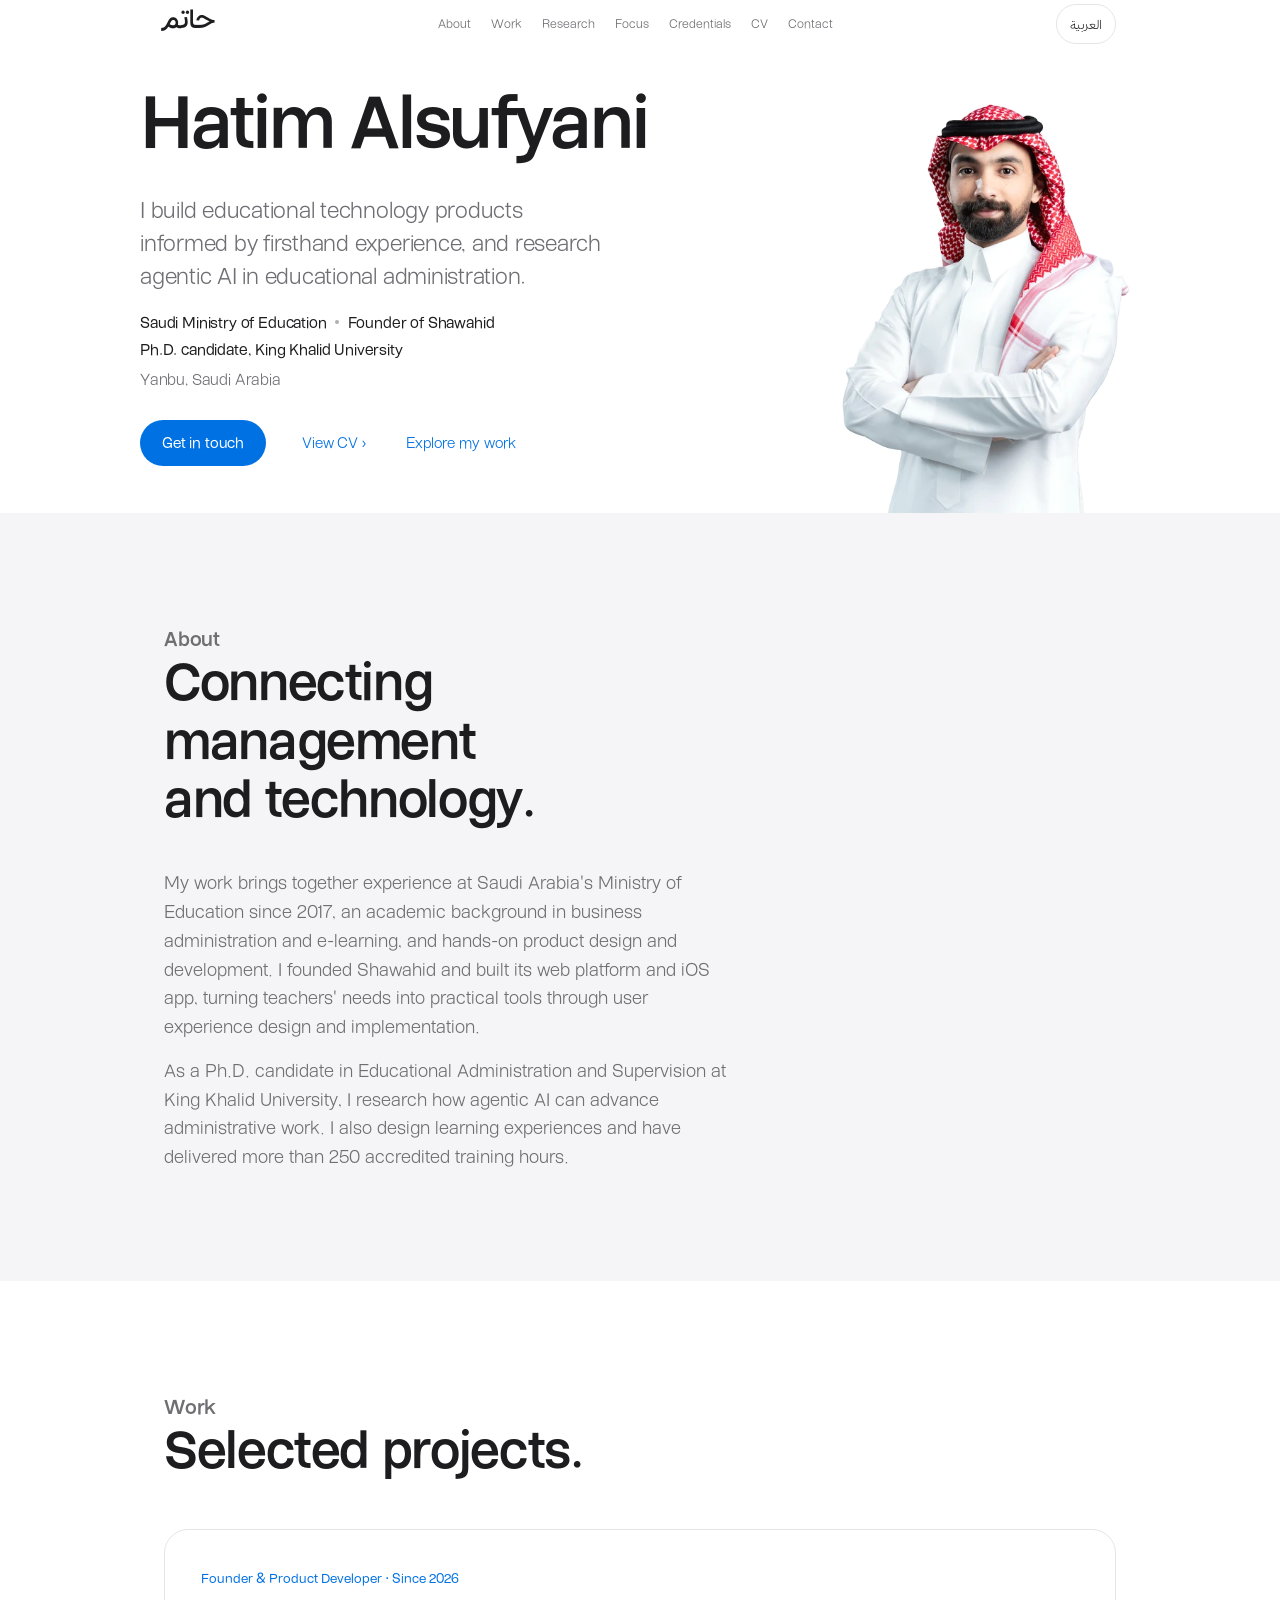
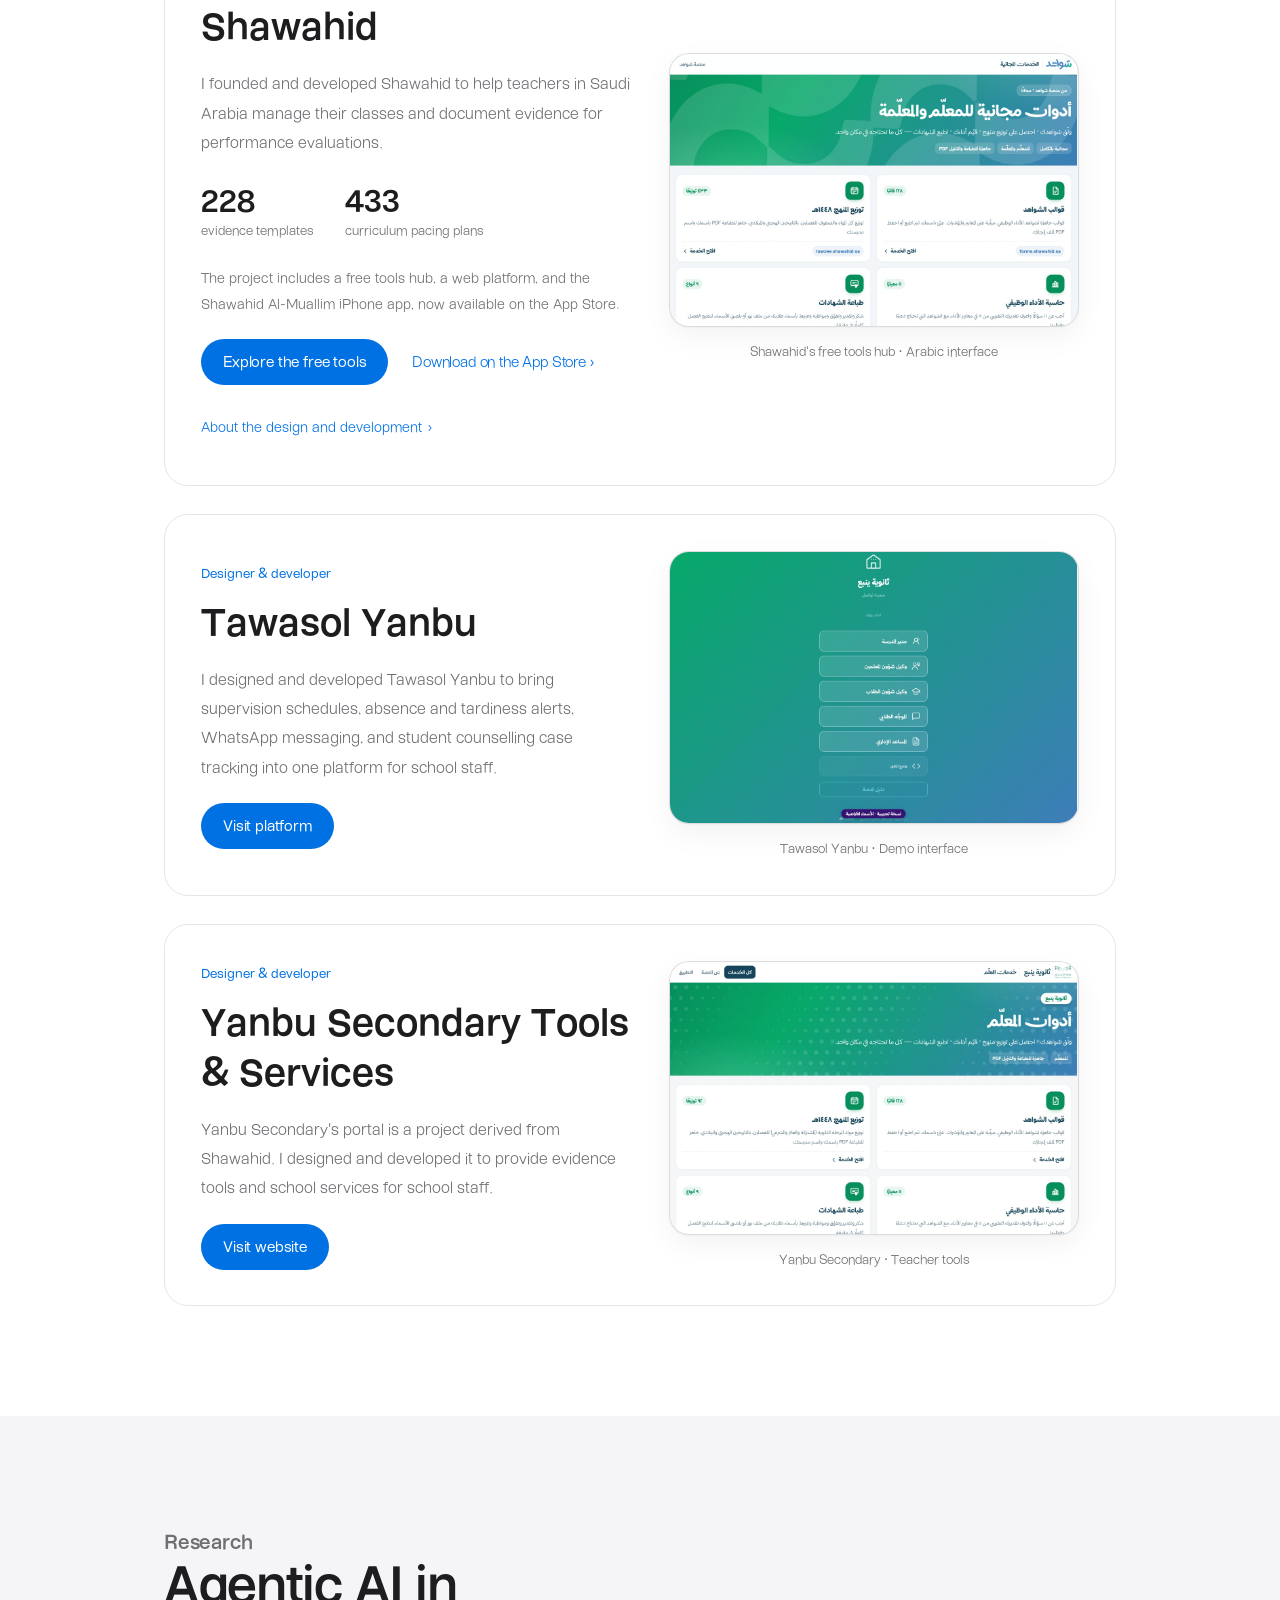
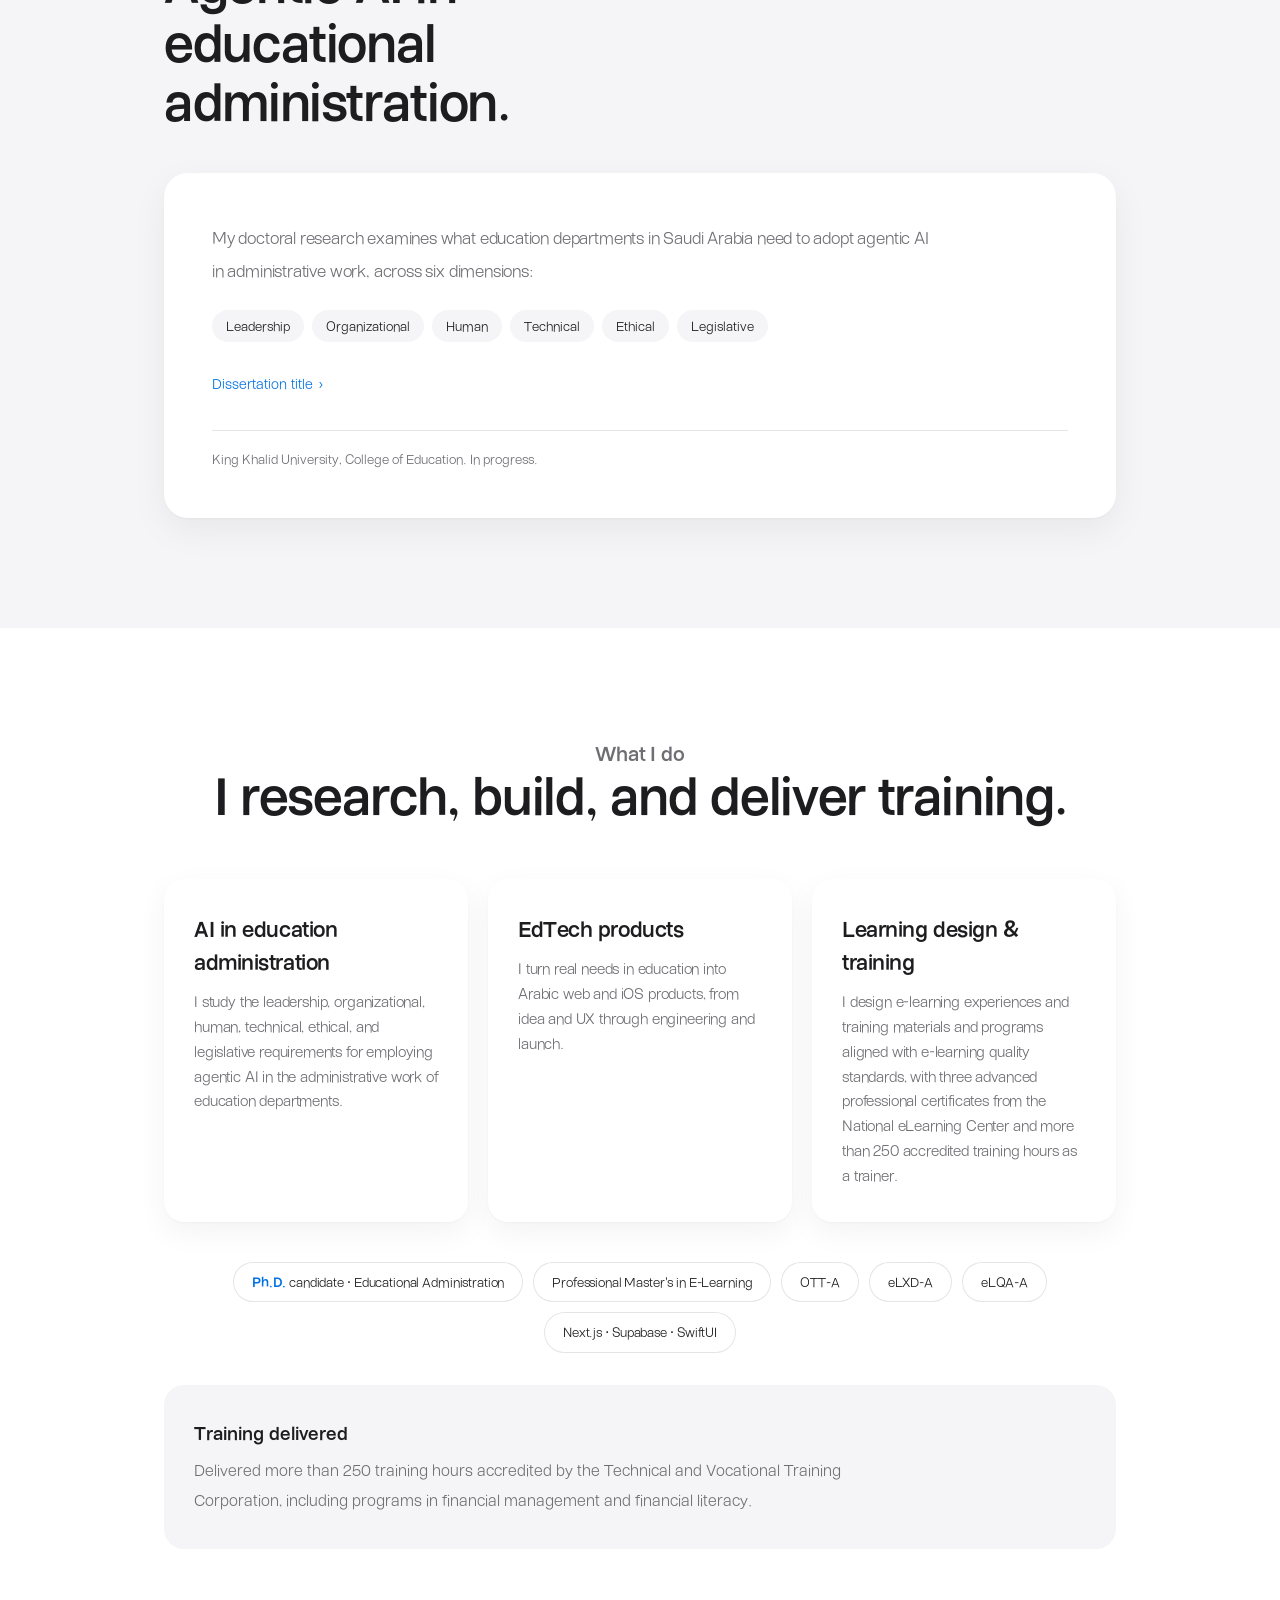
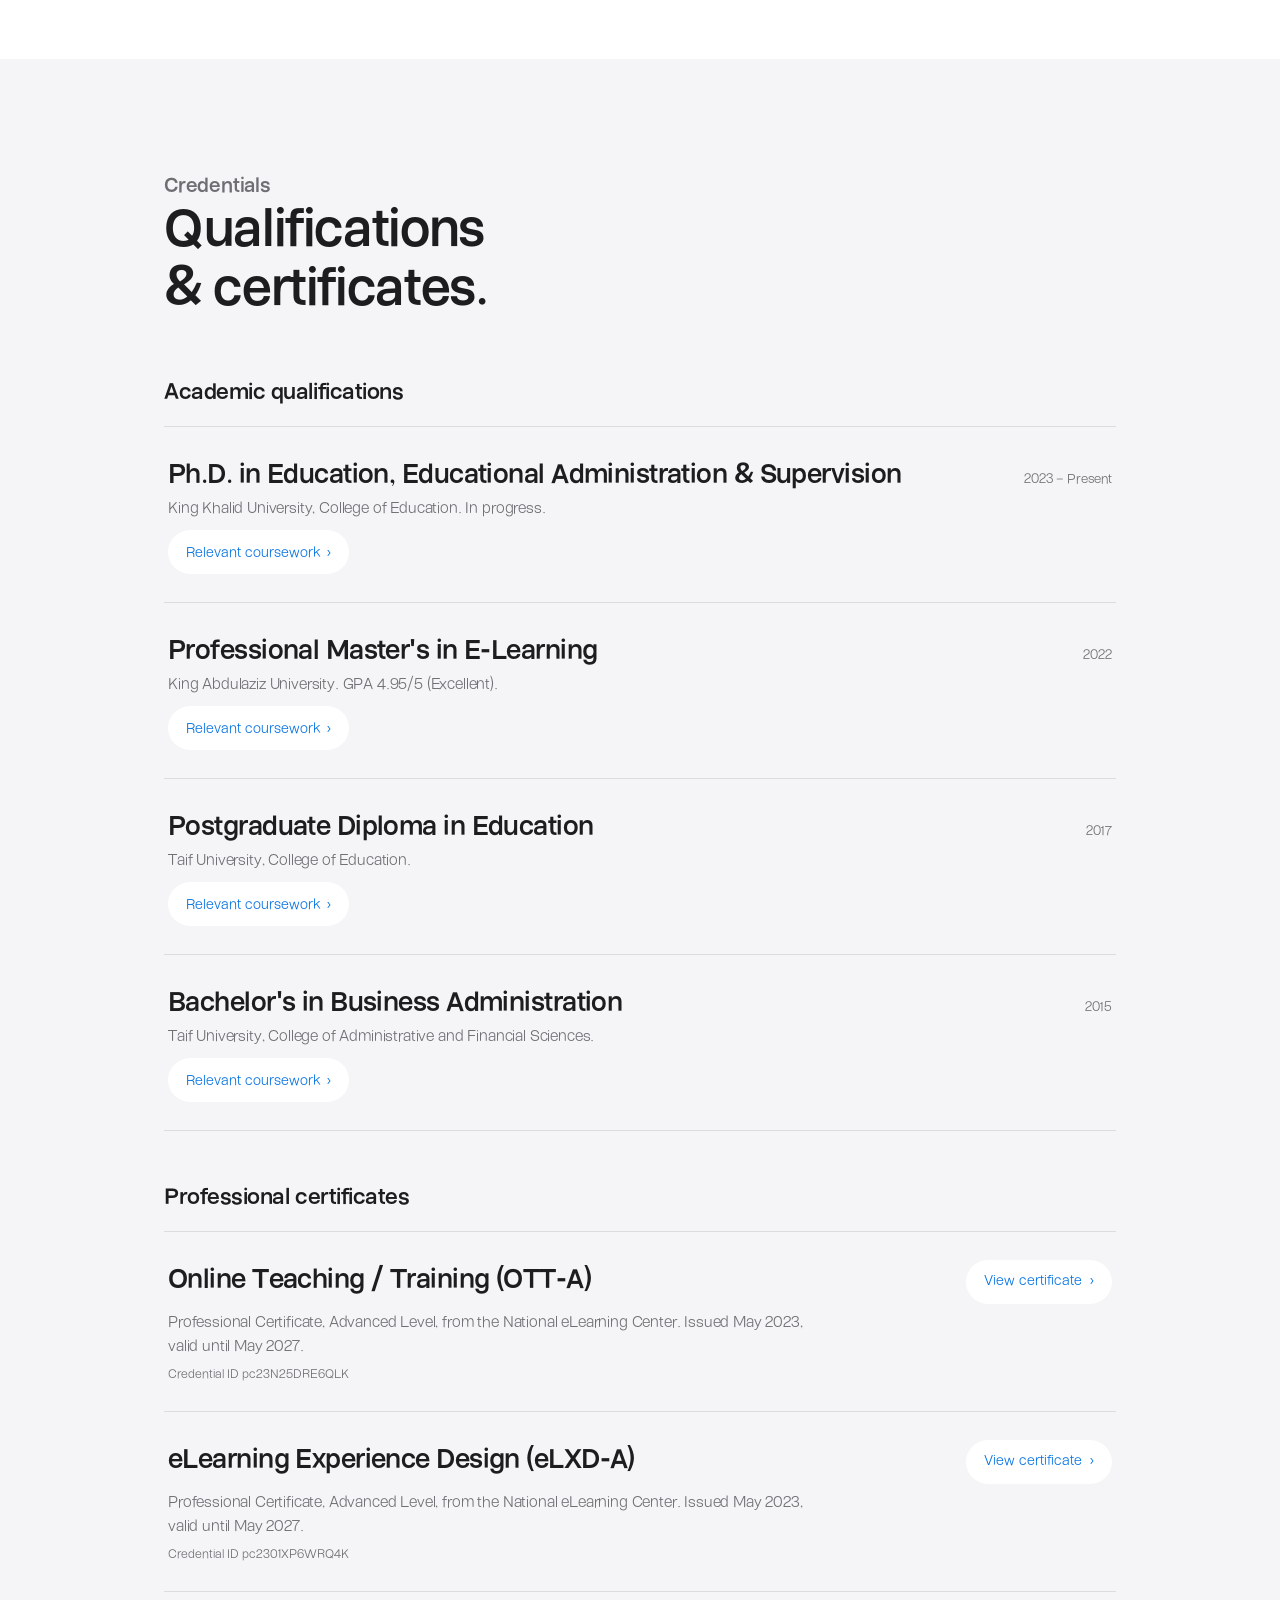
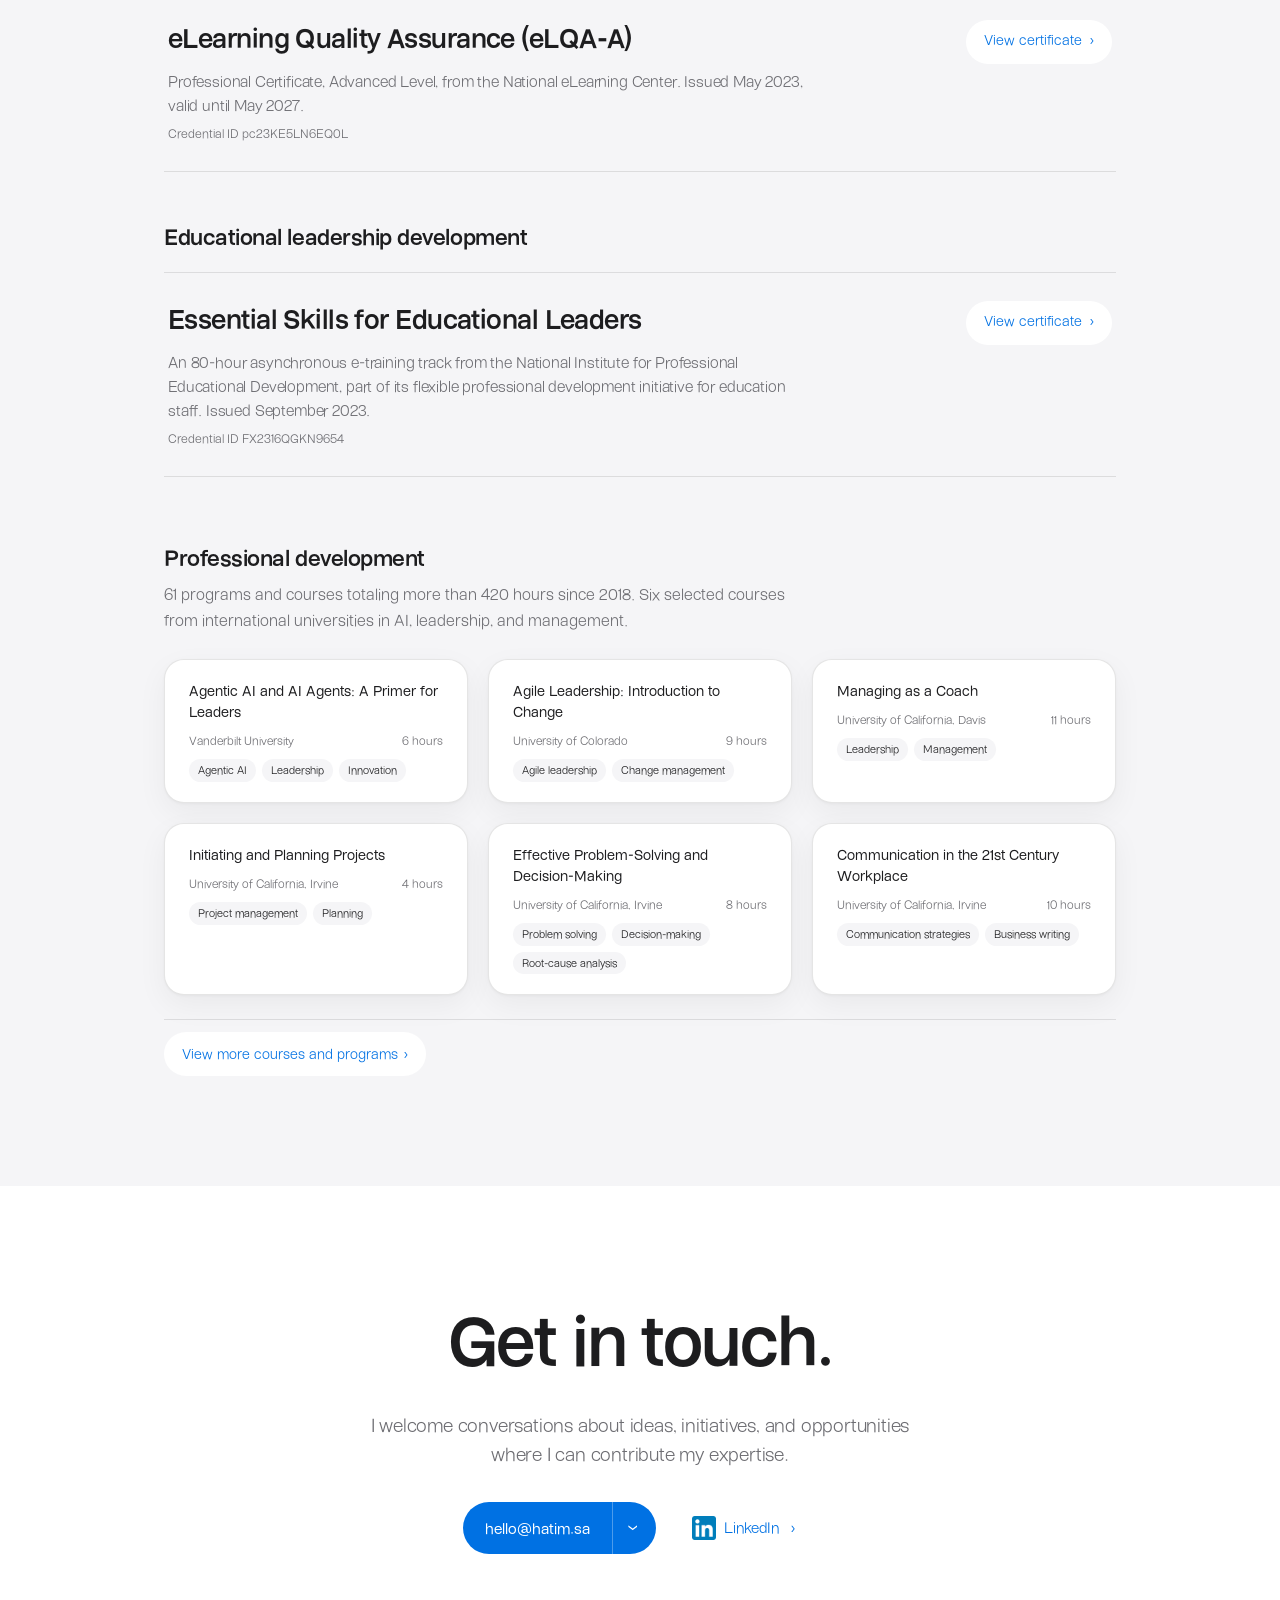
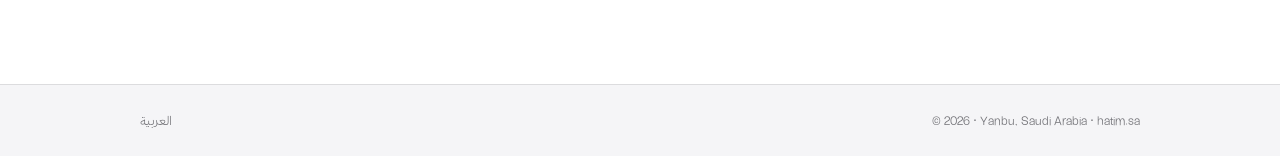
==== commit e51f2f3a: "Show Shawahid iPhone app as published on the App Store Co-Authored-By: Claude Opus 5.5 <noreply@anth" ====
--- a/index.html
+++ b/index.html
@@ -300,8 +300,8 @@
 <div class="project-copy"><p class="project-role">Founder &amp; Product Developer · Since 2026</p><h3>Shawahid</h3>
 <p>I founded and developed Shawahid to help teachers in Saudi Arabia manage their classes and document evidence for performance evaluations.</p>
 <ul class="project-facts"><li><strong>228</strong> evidence templates</li><li><strong>433</strong> curriculum pacing plans</li></ul>
-<p class="project-note">The project includes a free tools hub, a web platform, and an iOS app. The app is currently under App Store review.</p>
-<a class="btn btn-p" href="https://free.shawahid.sa" target="_blank" rel="noopener">Explore the free tools</a>
+<p class="project-note">The project includes a free tools hub, a web platform, and the Shawahid Al-Muallim iPhone app, now available on the App&nbsp;Store.</p>
+<div class="project-actions"><a class="btn btn-p" href="https://free.shawahid.sa" target="_blank" rel="noopener">Explore the free tools</a><a class="btn btn-t" href="https://apps.apple.com/sa/app/id6808918350" target="_blank" rel="noopener">Download on the App Store <span class="ch">›</span></a></div>
 <details class="project-details"><summary>About the design and development</summary><dl><dt>The need</dt><dd>Classroom management and performance documentation tailored to education in Saudi Arabia.</dd><dt>What I built</dt><dd>Tools for evidence, curriculum pacing plans, and certificates, plus a web platform and app with attendance, participation, portfolios, and AI-assisted tools.</dd><dt>My role</dt><dd>I handled design and development, from user experience to implementation with Next.js, Supabase, and SwiftUI.</dd></dl></details>
 </div><figure class="project-preview"><img src="shawahid-tools.jpg" width="1200" height="800" alt="The Arabic interface of the Shawahid free tools hub" loading="lazy"><figcaption>Shawahid's free tools hub · Arabic interface</figcaption></figure>
 </article>
--- a/site.css
+++ b/site.css
@@ -31,6 +31,8 @@
 .project-preview{align-self:center;margin:0}
 .project-preview img{display:block;width:100%;height:auto;aspect-ratio:3/2;object-fit:contain;border:1px solid var(--line);border-radius:20px;background:var(--soft);box-shadow:0 1px 3px rgba(0,0,0,.04),0 10px 30px rgba(0,0,0,.05)}
 .project-preview figcaption{font-size:14px;color:var(--sub);margin-top:14px;text-align:center}
+.project-actions{display:flex;flex-wrap:wrap;align-items:center;gap:8px 24px}
+.project-actions .btn-t{padding-inline:0}
 .project-details{margin-top:20px}
 summary{cursor:pointer}
 .project-details summary,.coursework summary,.training-more summary,.dissertation-title summary{color:var(--accent);font-size:15px;line-height:1.6;padding:10px 0;min-height:44px}
@@ -55,15 +57,15 @@
 [dir=rtl] .train>p{line-height:1.8}
 [dir=rtl] .train h3,[dir=rtl] .subh,[dir=rtl] .tg h4{font-weight:700;letter-spacing:0}
 .selected-training{display:block}
-.selected-training>ul,.training-more .tg ul,.additional-training ul{display:grid;grid-template-columns:repeat(3,minmax(0,1fr));grid-auto-rows:1fr;gap:20px;align-items:stretch;list-style:none}
-.train .course-card{display:flex;flex-direction:column;gap:12px;min-width:0;padding:24px;border:1px solid var(--line);border-radius:20px;background:var(--bg);box-shadow:0 1px 3px rgba(0,0,0,.04),0 10px 30px rgba(0,0,0,.05)}
-.course-card .course-heading,.course-card>.tn{min-height:4.2em;font-size:15px;line-height:1.4}
+.selected-training>ul,.training-more .tg ul,.additional-training ul{display:grid;grid-template-columns:repeat(3,minmax(0,1fr));grid-auto-rows:auto;gap:20px;align-items:stretch;list-style:none}
+.train .course-card{display:flex;flex-direction:column;gap:8px;min-width:0;padding:20px 24px;border:1px solid var(--line);border-radius:20px;background:var(--bg);box-shadow:0 1px 3px rgba(0,0,0,.04),0 10px 30px rgba(0,0,0,.05)}
+.course-card .course-heading,.course-card>.tn{font-size:15px;line-height:1.4}
 .course-card .tn{display:block;font-size:15px;font-weight:500;line-height:1.4}
 .course-card .course-heading .tn{font:inherit;font-weight:500}
-.course-card .tm{display:grid;grid-template-columns:minmax(0,1fr) auto;align-items:start;gap:12px;min-height:3.4em;margin:0;font-size:12.5px;line-height:1.7;color:var(--sub)}
+.course-card .tm{display:grid;grid-template-columns:minmax(0,1fr) auto;align-items:start;gap:12px;margin:0;font-size:12.5px;line-height:1.7;color:var(--sub)}
 .course-card .tm>span{min-width:0}
 .course-card .tm b{font-weight:400;white-space:nowrap;font-variant-numeric:tabular-nums}
-.course-card .sks{display:flex;flex-wrap:wrap;gap:6px;margin:0;margin-top:auto}
+.course-card .sks{display:flex;flex-wrap:wrap;gap:6px;margin:0}
 .course-card .sk{background:var(--soft);font-size:11.5px;line-height:1.6;padding:2px 9px;border-radius:980px;white-space:normal;max-width:100%;overflow-wrap:anywhere}
 .training-more{margin-top:24px;border-top:1px solid var(--line);padding-top:12px}
 .training-more .tg{display:block}
@@ -103,7 +105,7 @@
  .project-copy h3{font-size:2.1rem}.about .atext{margin-top:24px}
  .contact{padding:84px 24px}
 }
-@media(max-width:640px){.selected-training>ul,.training-more .tg ul,.additional-training ul{grid-template-columns:1fr;grid-auto-rows:auto;gap:16px}.course-card .course-heading,.course-card>.tn,.course-card .tm{min-height:0}.train .course-card{padding:20px}.featured-project{padding:20px}.train{margin-top:44px}.tg .tm{flex-wrap:wrap;gap:2px 12px}}
+@media(max-width:640px){.selected-training>ul,.training-more .tg ul,.additional-training ul{grid-template-columns:1fr;grid-auto-rows:auto;gap:16px}.train .course-card{padding:20px}.featured-project{padding:20px}.train{margin-top:44px}.tg .tm{flex-wrap:wrap;gap:2px 12px}}
 @media(max-width:480px){.row{grid-template-columns:1fr;gap:10px;padding:26px 0}.row .tag{display:block;grid-row:2}.row .d{grid-row:3}.cred .nw{white-space:normal}.chip{max-width:100%;overflow-wrap:anywhere}.nav-tools{gap:8px}}
 @media(prefers-reduced-motion:reduce){.rv.is-revealing{animation:none}.rv{opacity:1;transform:none}*{scroll-behavior:auto!important}}
 
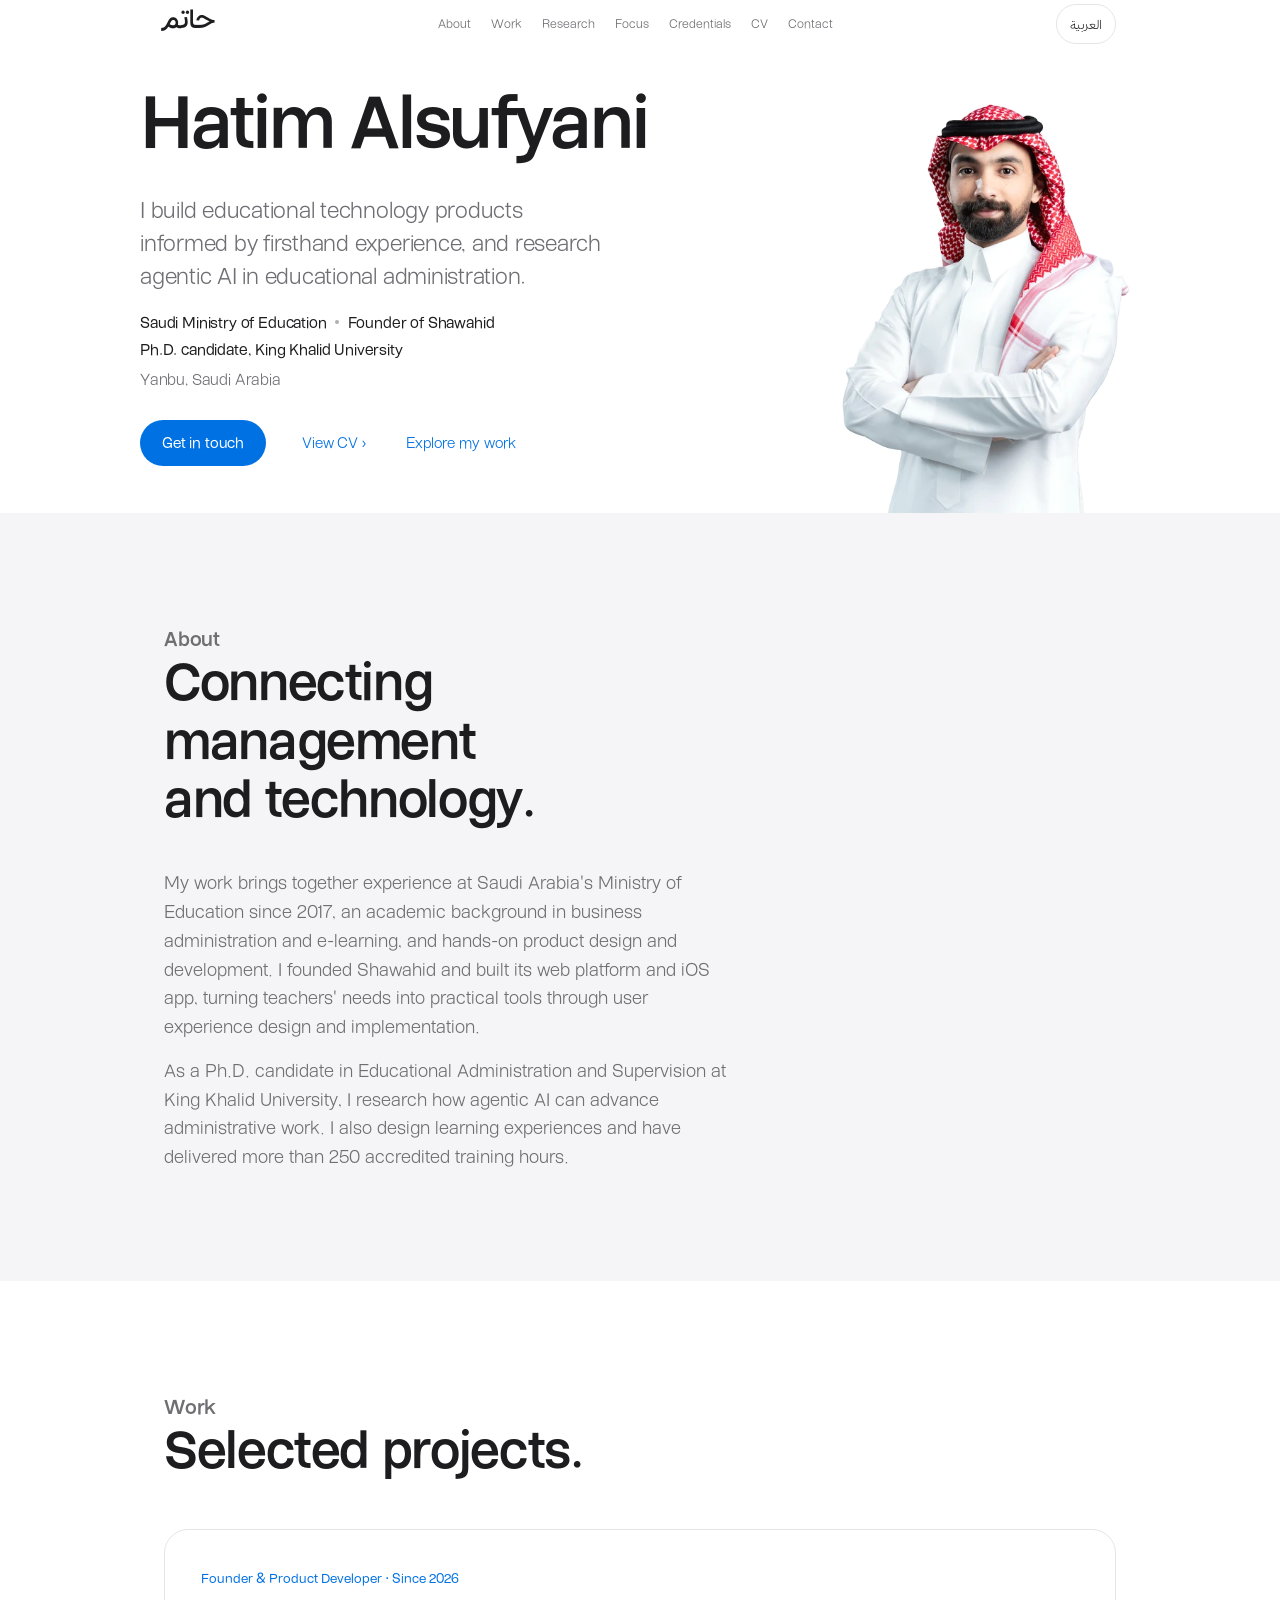
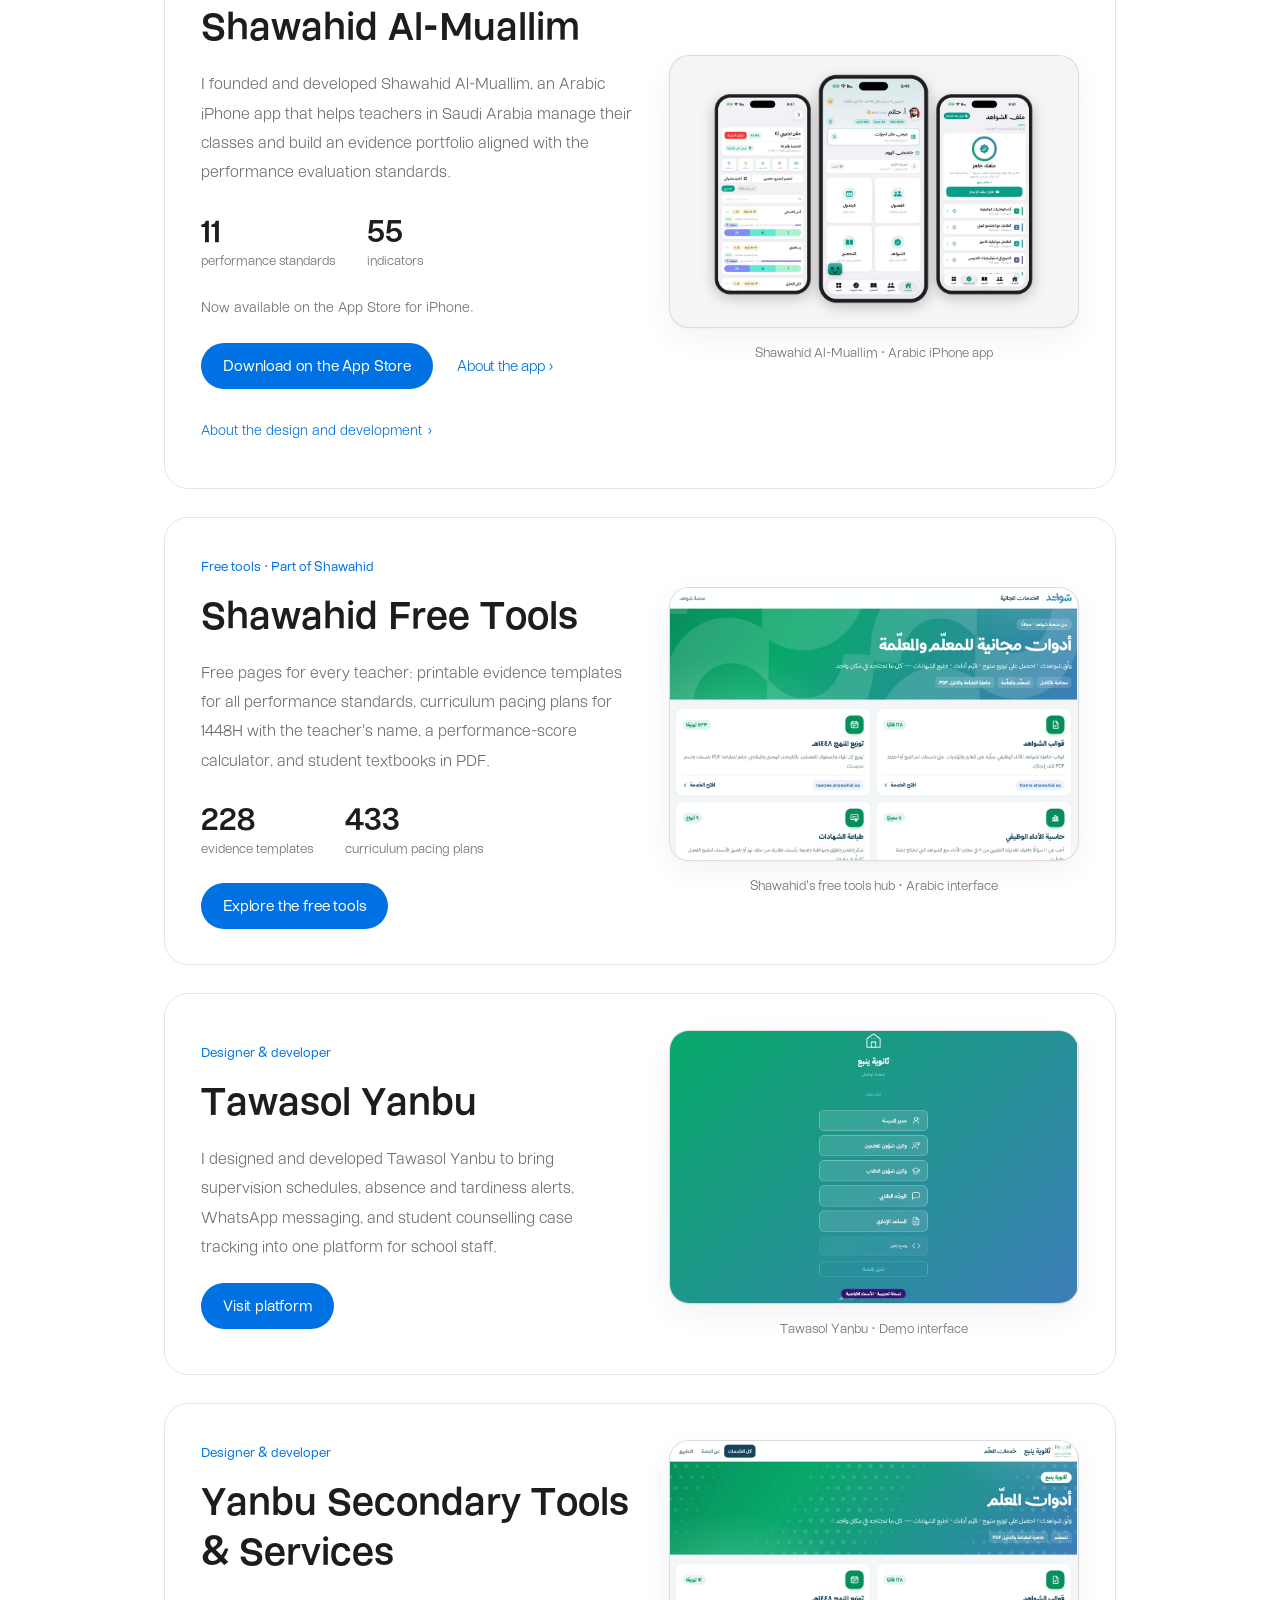
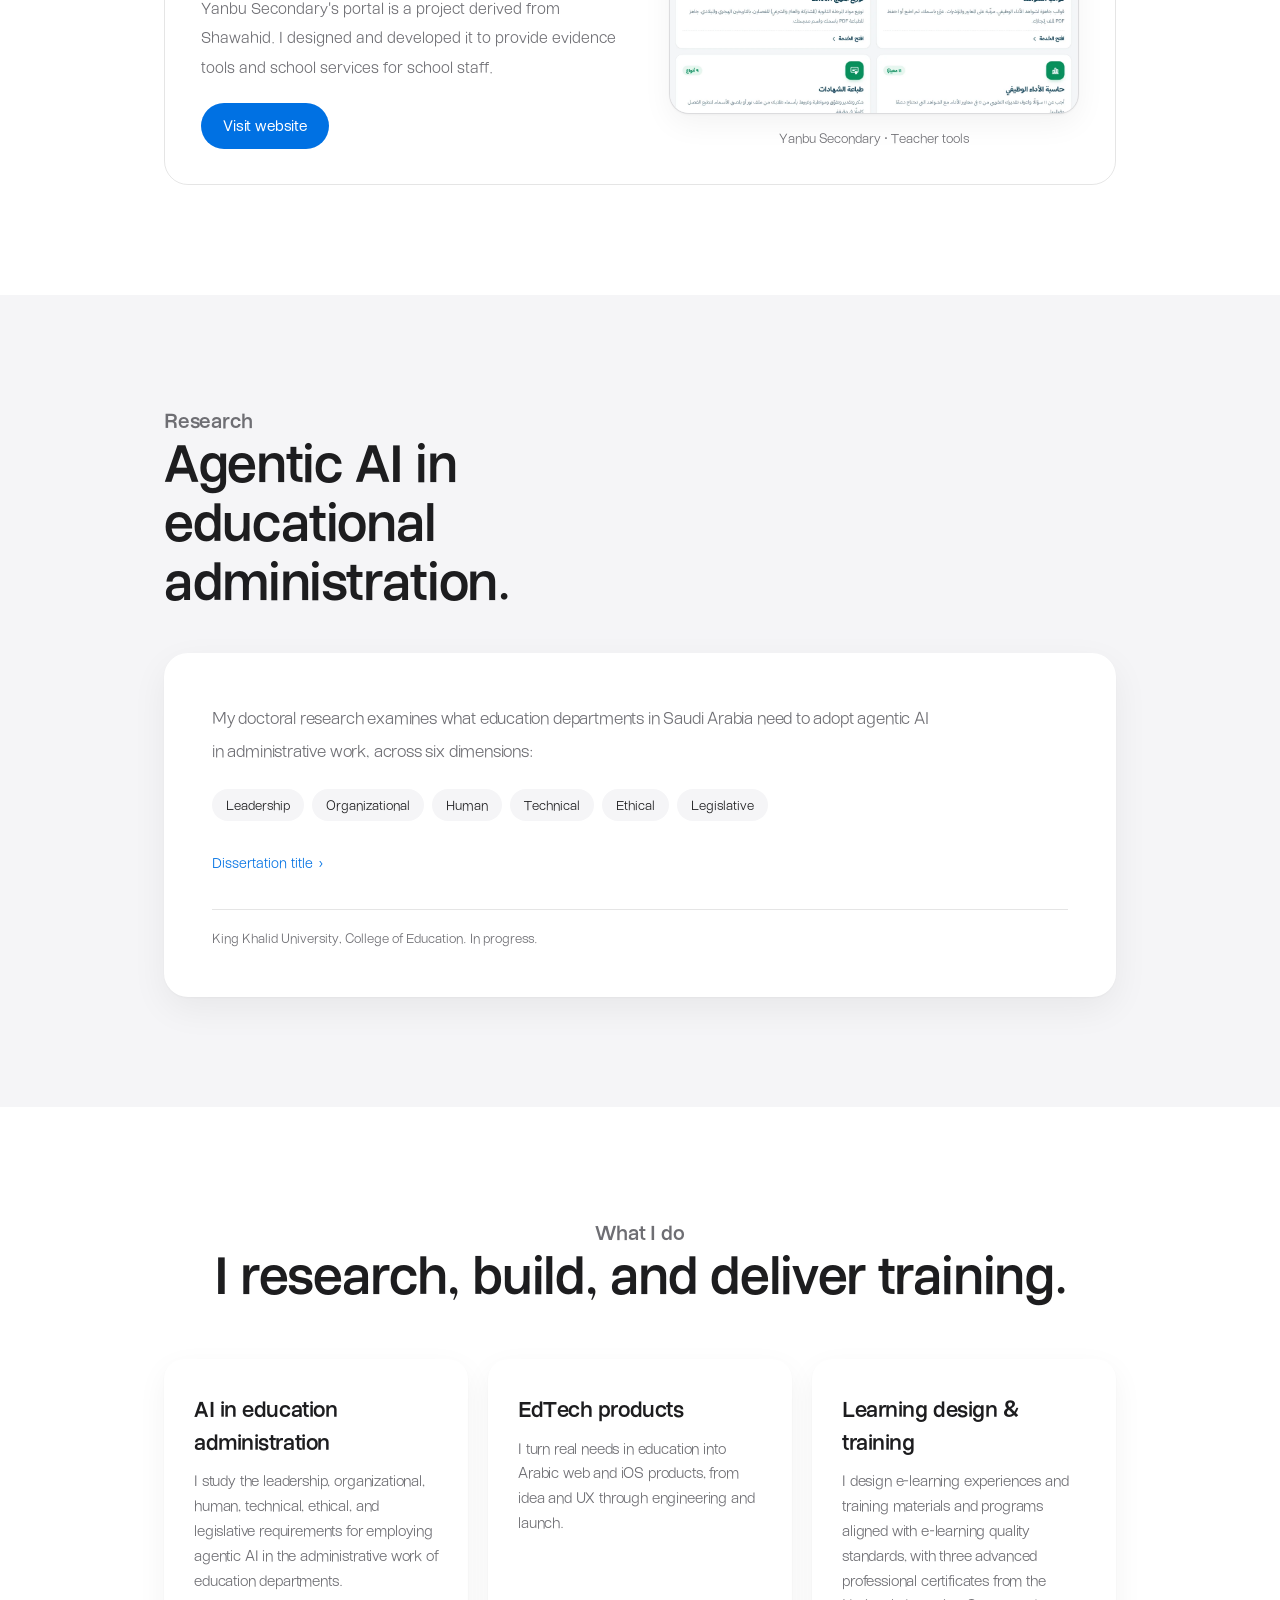
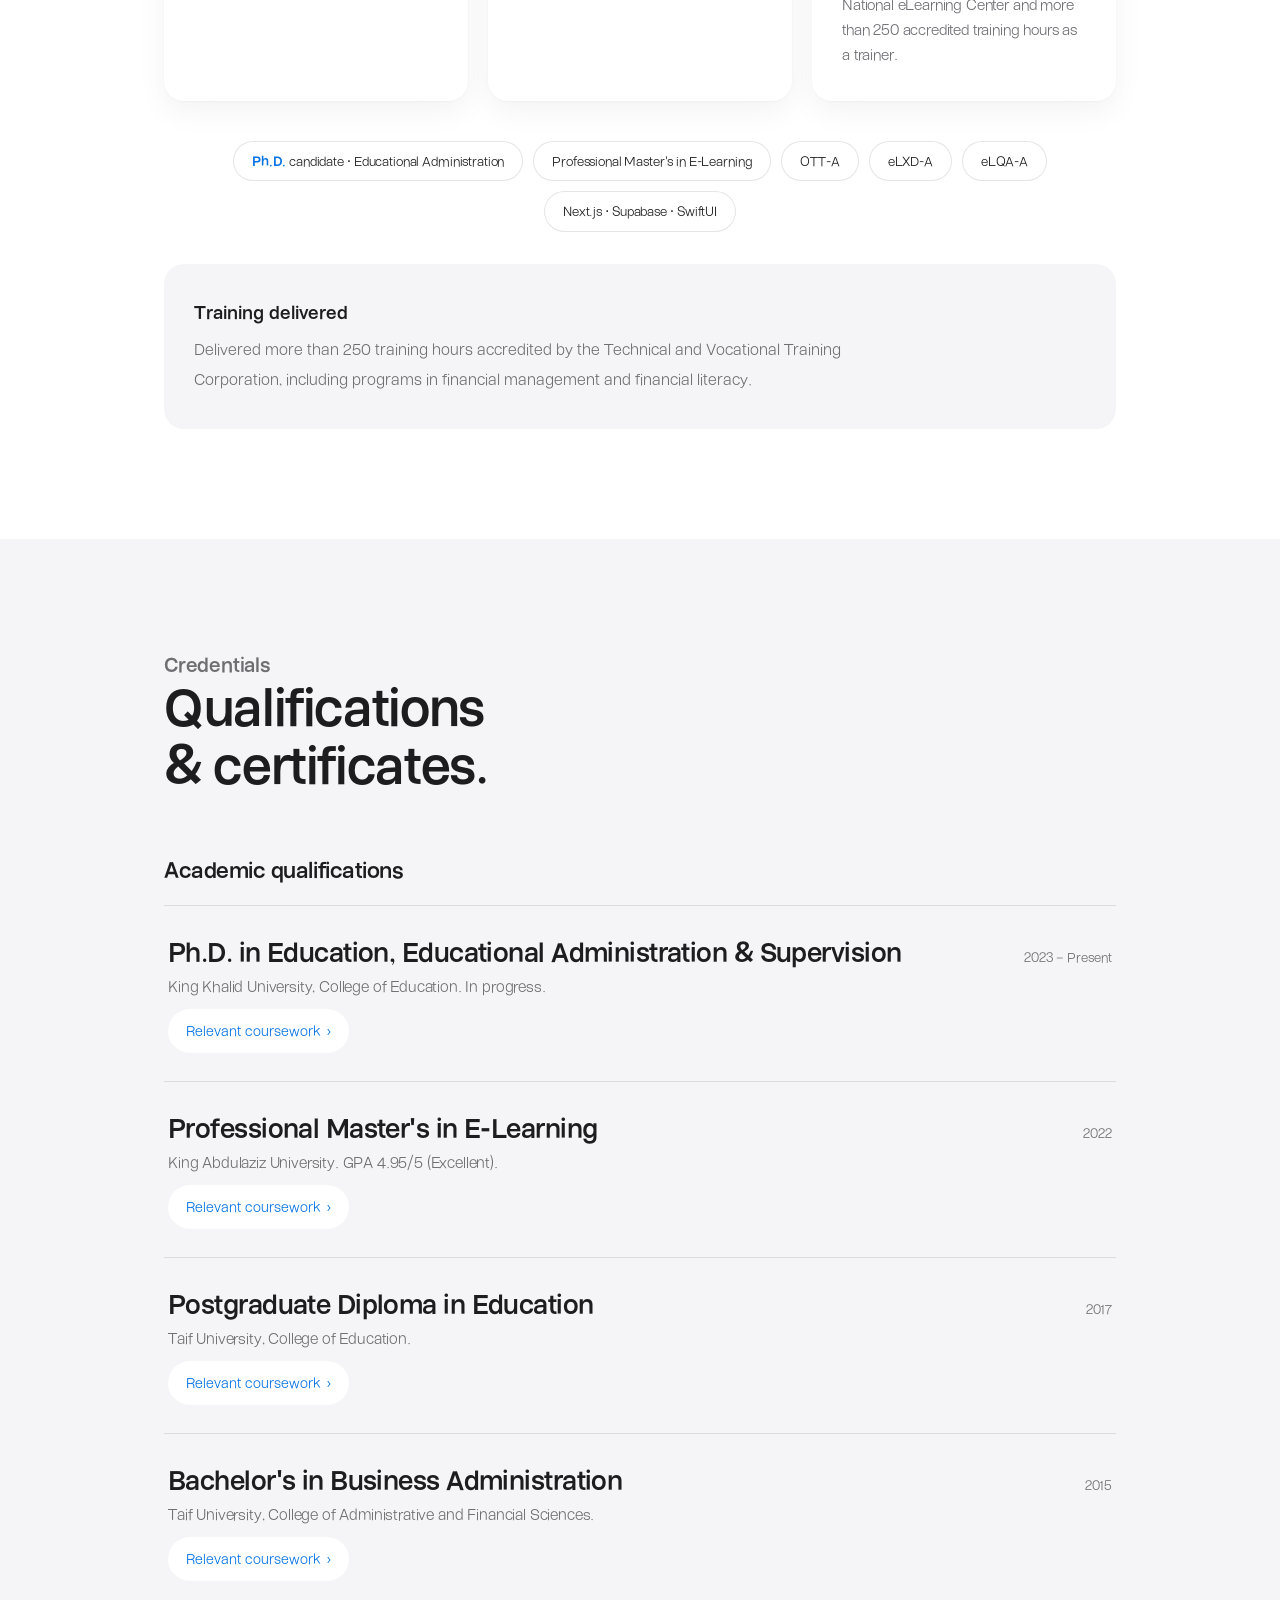
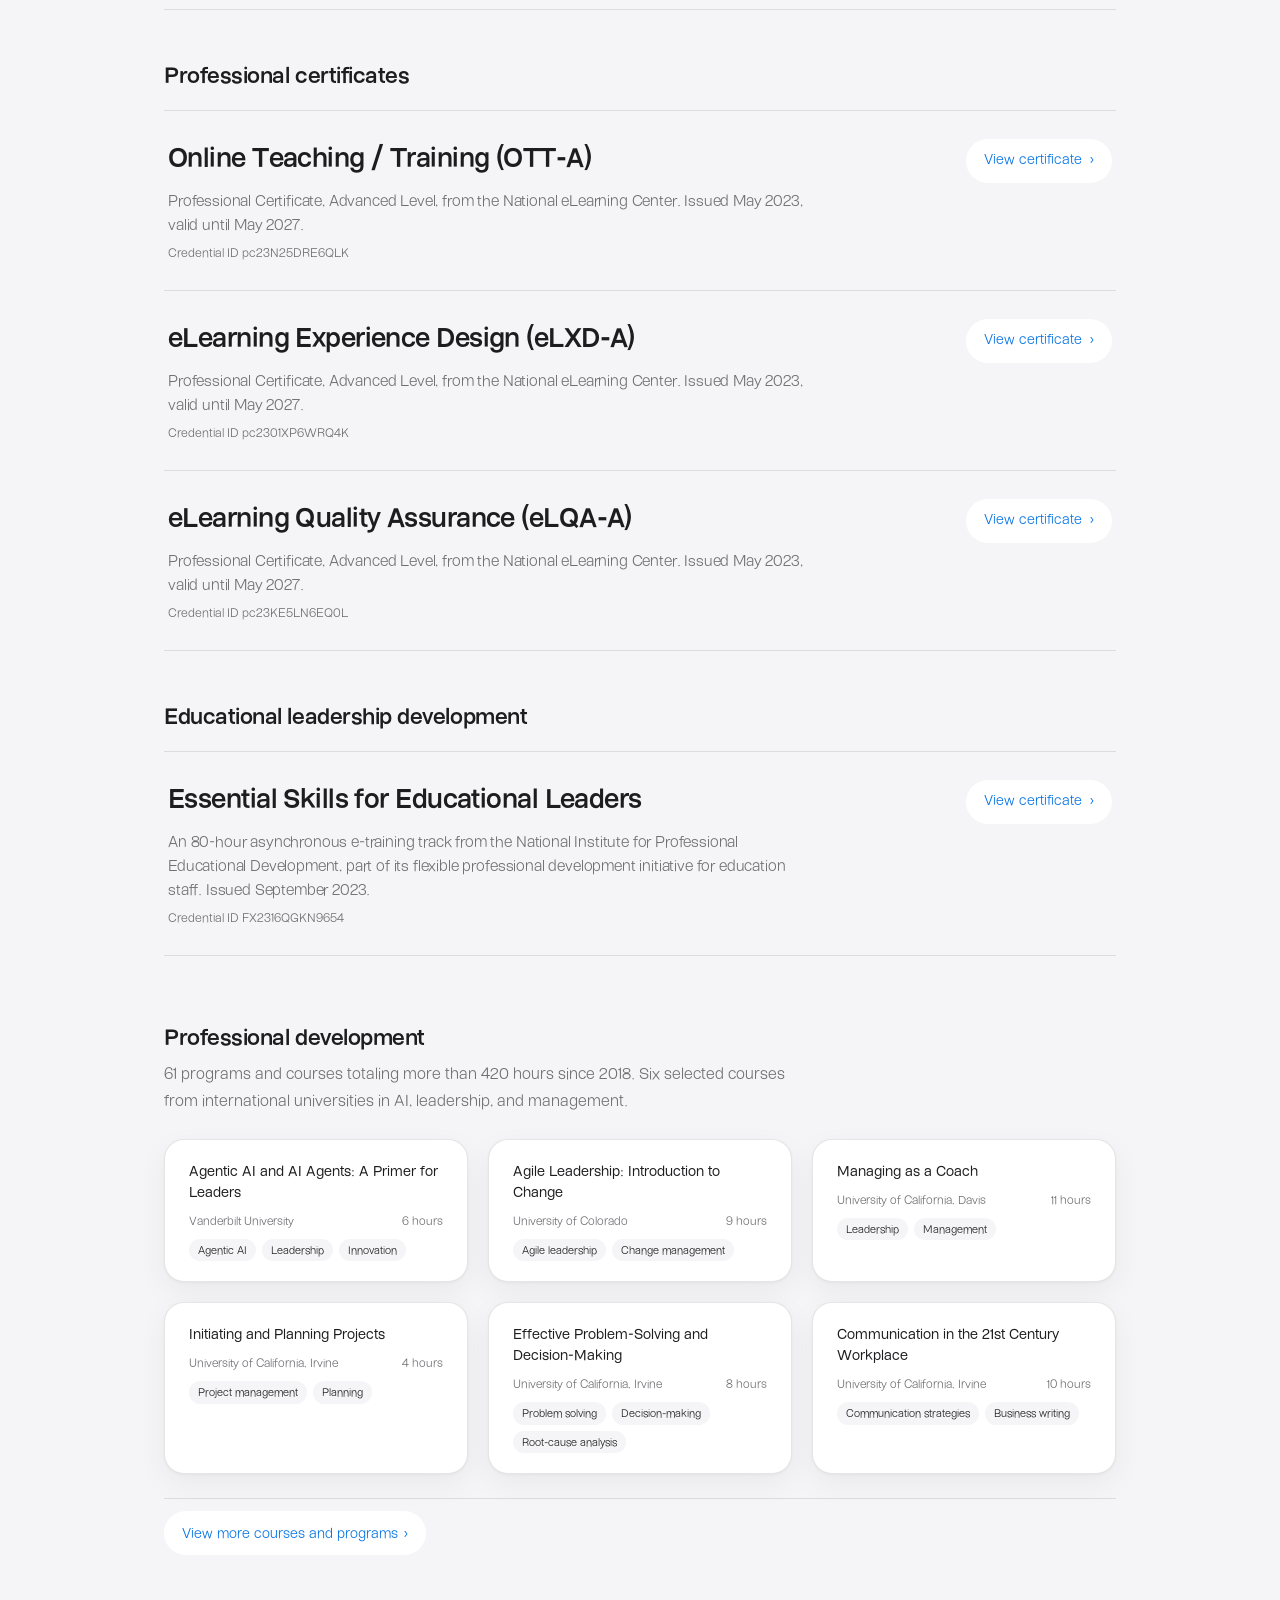
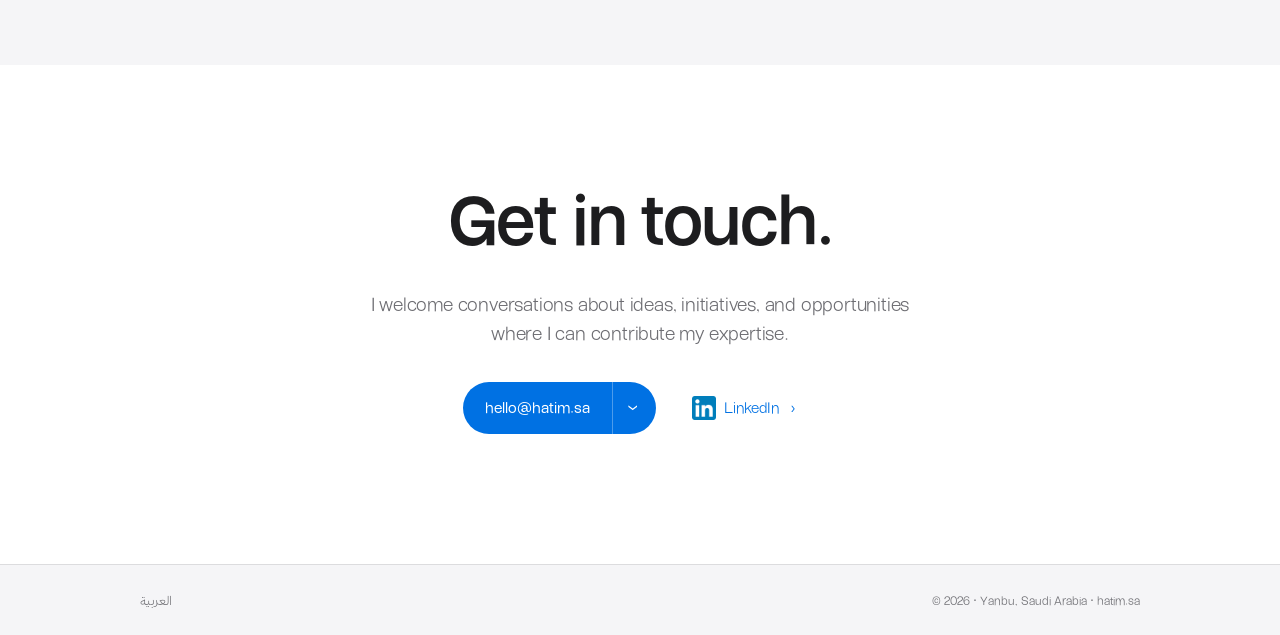
==== commit 378c6f27: "Lead projects with the Shawahid Al-Muallim app, then the free tools Co-Authored-By: Claude Opus 5.5 " ====
--- a/index.html
+++ b/index.html
@@ -297,12 +297,19 @@
   <section class="sec" id="work"><div class="wrap">
 <div class="kicker rv">Work</div><h2 class="h2 rv">Selected projects.</h2>
 <article class="featured-project rv">
-<div class="project-copy"><p class="project-role">Founder &amp; Product Developer · Since 2026</p><h3>Shawahid</h3>
-<p>I founded and developed Shawahid to help teachers in Saudi Arabia manage their classes and document evidence for performance evaluations.</p>
+<div class="project-copy"><p class="project-role">Founder &amp; Product Developer · Since 2026</p><h3>Shawahid Al-Muallim</h3>
+<p>I founded and developed Shawahid Al-Muallim, an Arabic iPhone app that helps teachers in Saudi Arabia manage their classes and build an evidence portfolio aligned with the performance evaluation standards.</p>
+<ul class="project-facts"><li><strong>11</strong> performance standards</li><li><strong>55</strong> indicators</li></ul>
+<p class="project-note">Now available on the App&nbsp;Store for iPhone.</p>
+<div class="project-actions"><a class="btn btn-p" href="https://apps.apple.com/sa/app/id6808918350" target="_blank" rel="noopener">Download on the App Store</a><a class="btn btn-t" href="https://shawahid.sa/app" target="_blank" rel="noopener">About the app <span class="ch">›</span></a></div>
+<details class="project-details"><summary>About the design and development</summary><dl><dt>The need</dt><dd>Classroom management and performance documentation tailored to education in Saudi Arabia, in one app on the teacher's phone.</dd><dt>What I built</dt><dd>Class and student import from the Madrasati platform or Noor, one-tap attendance with participation points and a lesson timer, weekly lesson preparation, course reports in PDF and Excel, student leaderboards and certificates, 228 ready evidence templates with a printable portfolio that links each standard to its evidence by barcode, and an AI assistant that answers from the teacher's own data.</dd><dt>My role</dt><dd>I handled product, design, and development end to end, from user experience to implementation with SwiftUI, Next.js, and Supabase.</dd></dl></details>
+</div><figure class="project-preview"><img src="shawahid-app.webp" width="1200" height="800" alt="Three screens of the Shawahid Al-Muallim iPhone app: a live class, the home screen, and the evidence portfolio" loading="lazy" decoding="async"><figcaption>Shawahid Al-Muallim · Arabic iPhone app</figcaption></figure>
+</article>
+<article class="featured-project rv">
+<div class="project-copy"><p class="project-role">Free tools · Part of Shawahid</p><h3>Shawahid Free Tools</h3>
+<p class="project-description">Free pages for every teacher: printable evidence templates for all performance standards, curriculum pacing plans for 1448H with the teacher's name, a performance-score calculator, and student textbooks in PDF.</p>
 <ul class="project-facts"><li><strong>228</strong> evidence templates</li><li><strong>433</strong> curriculum pacing plans</li></ul>
-<p class="project-note">The project includes a free tools hub, a web platform, and the Shawahid Al-Muallim iPhone app, now available on the App&nbsp;Store.</p>
-<div class="project-actions"><a class="btn btn-p" href="https://free.shawahid.sa" target="_blank" rel="noopener">Explore the free tools</a><a class="btn btn-t" href="https://apps.apple.com/sa/app/id6808918350" target="_blank" rel="noopener">Download on the App Store <span class="ch">›</span></a></div>
-<details class="project-details"><summary>About the design and development</summary><dl><dt>The need</dt><dd>Classroom management and performance documentation tailored to education in Saudi Arabia.</dd><dt>What I built</dt><dd>Tools for evidence, curriculum pacing plans, and certificates, plus a web platform and app with attendance, participation, portfolios, and AI-assisted tools.</dd><dt>My role</dt><dd>I handled design and development, from user experience to implementation with Next.js, Supabase, and SwiftUI.</dd></dl></details>
+<a class="btn btn-p" href="https://free.shawahid.sa" target="_blank" rel="noopener">Explore the free tools</a>
 </div><figure class="project-preview"><img src="shawahid-tools.jpg" width="1200" height="800" alt="The Arabic interface of the Shawahid free tools hub" loading="lazy"><figcaption>Shawahid's free tools hub · Arabic interface</figcaption></figure>
 </article>
 <article class="featured-project rv">
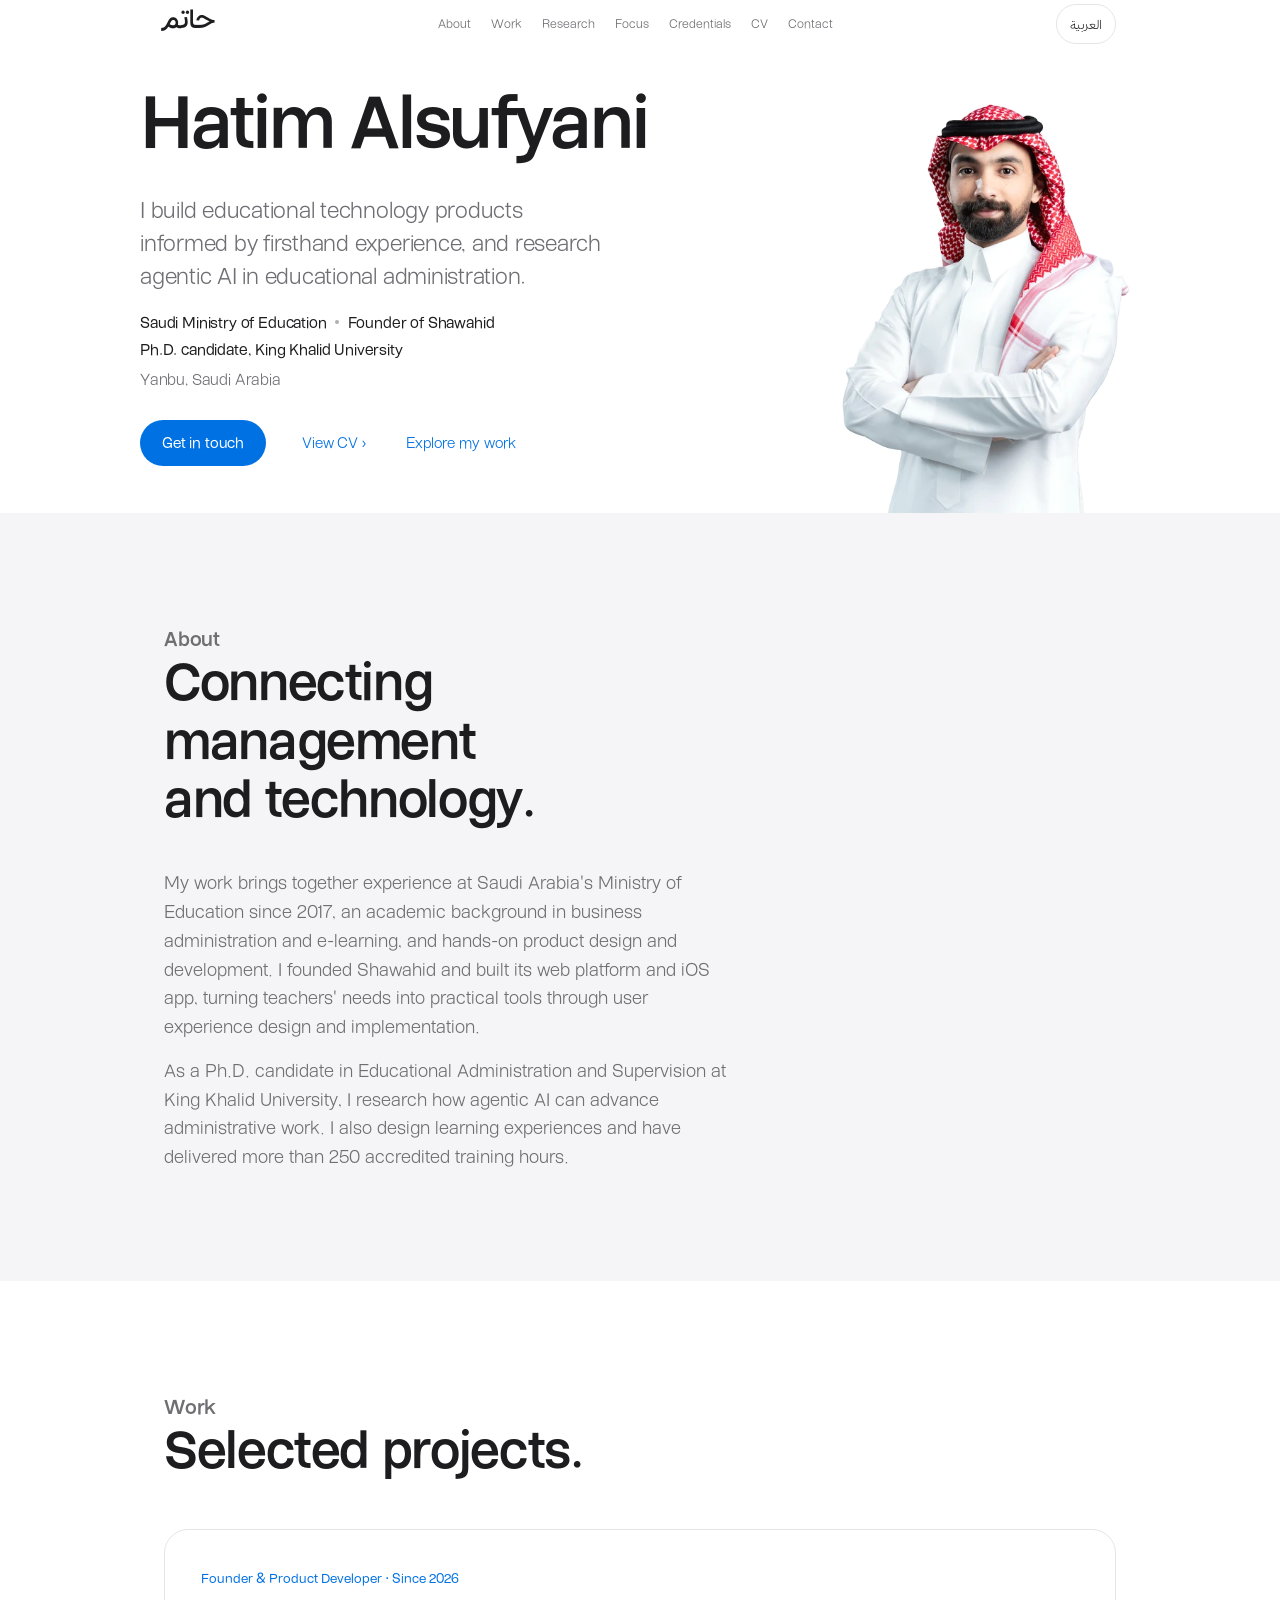
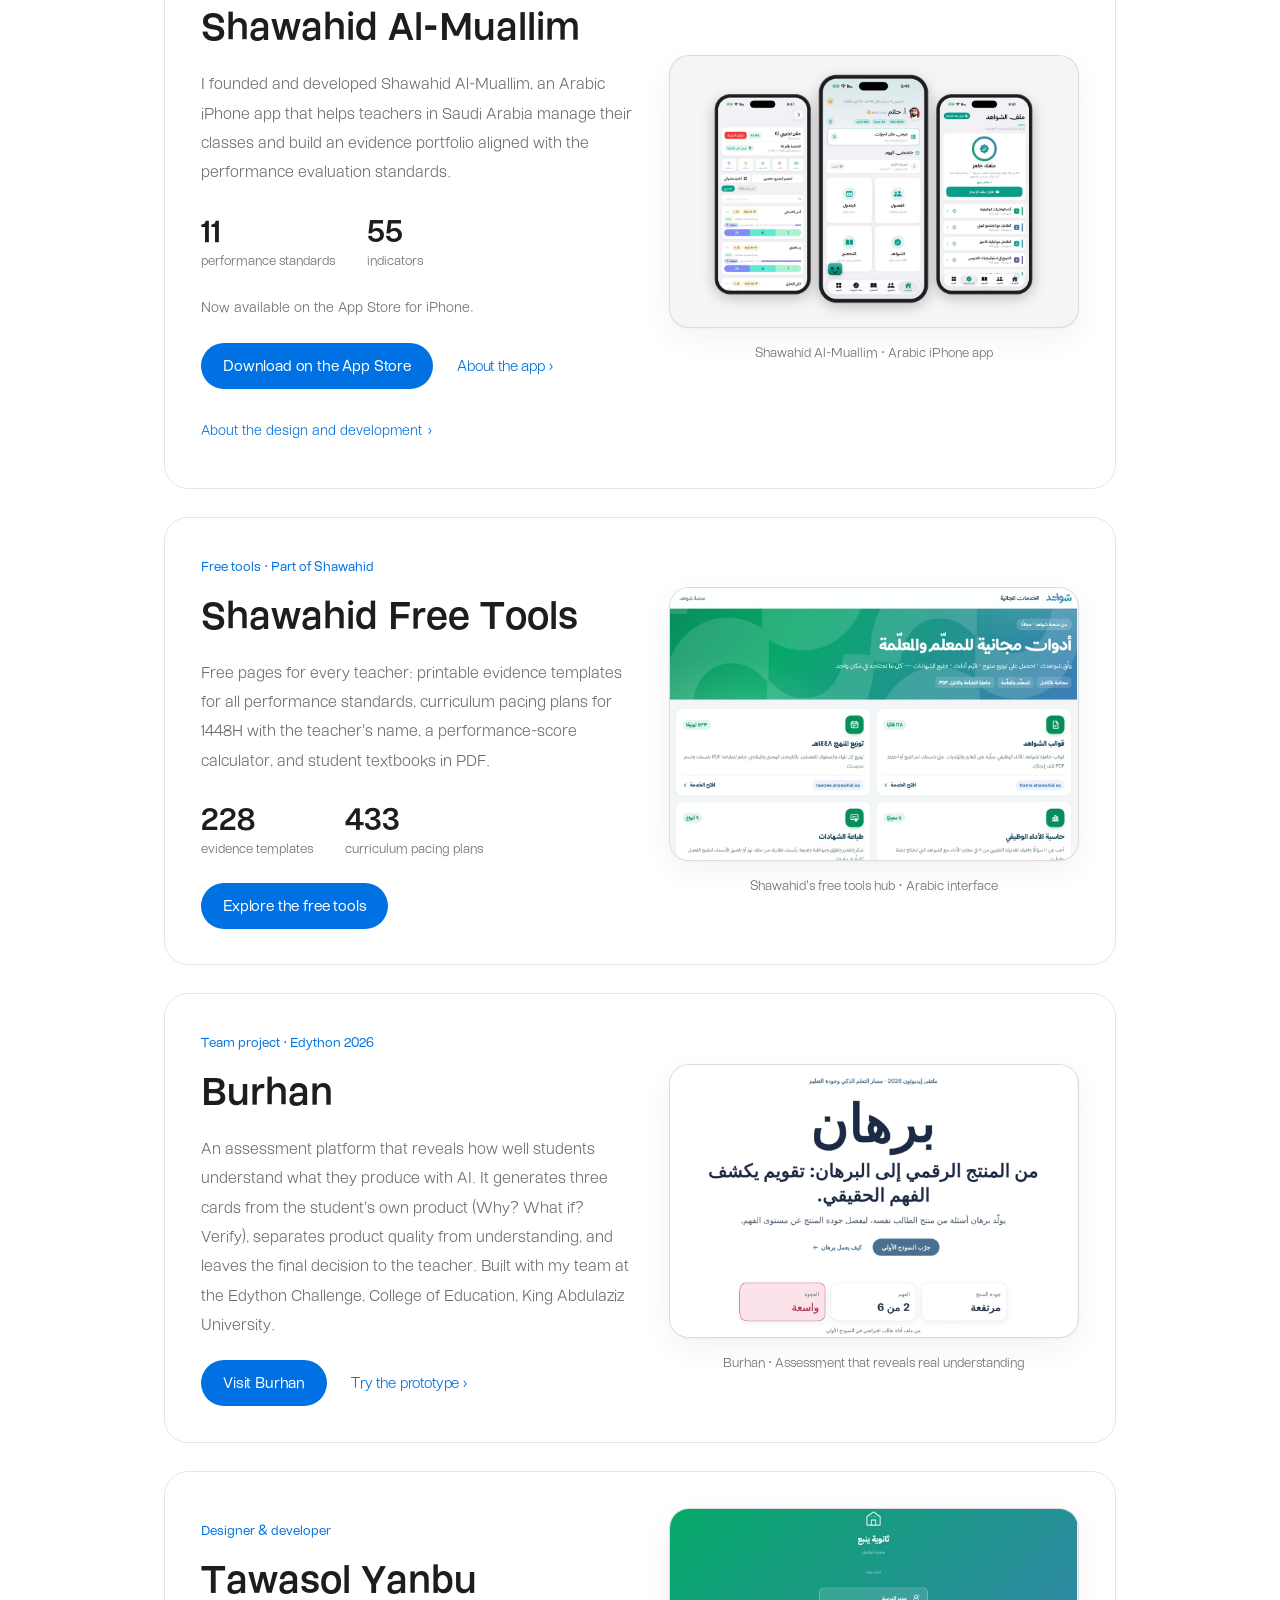
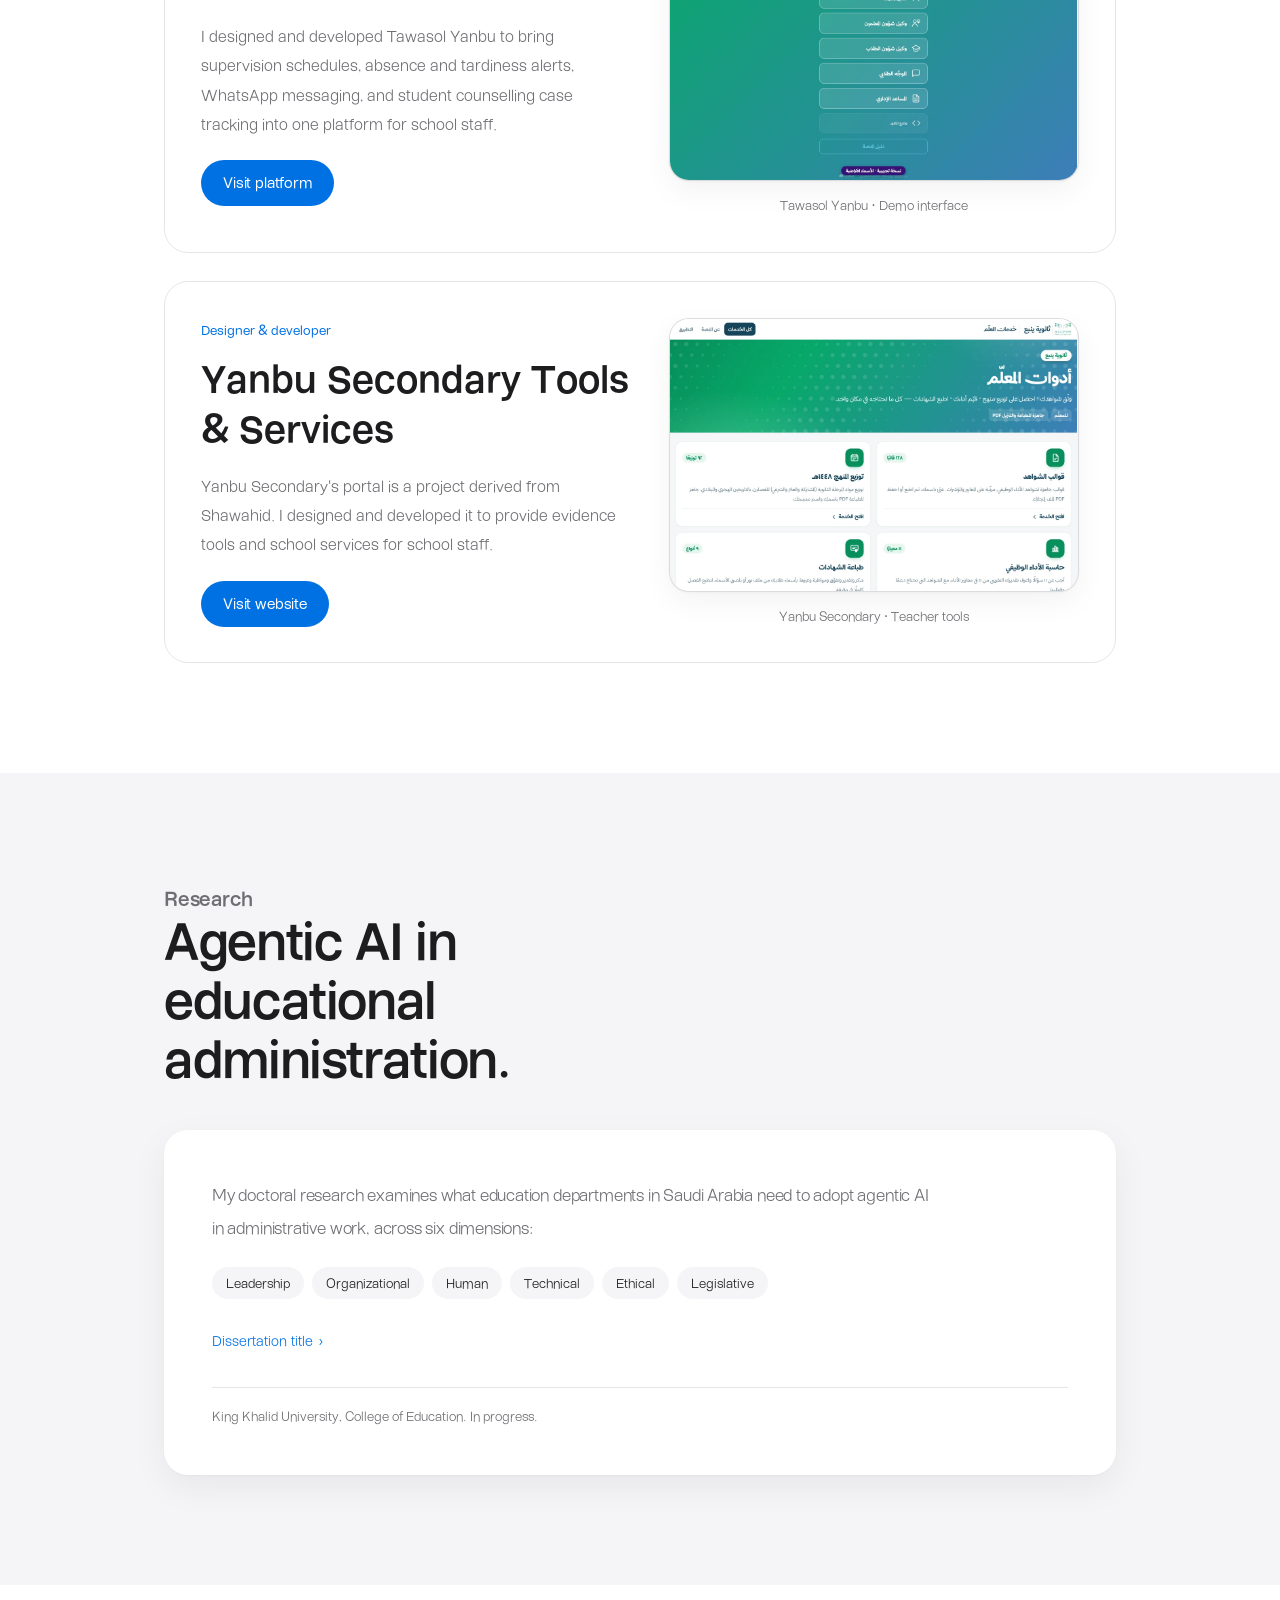
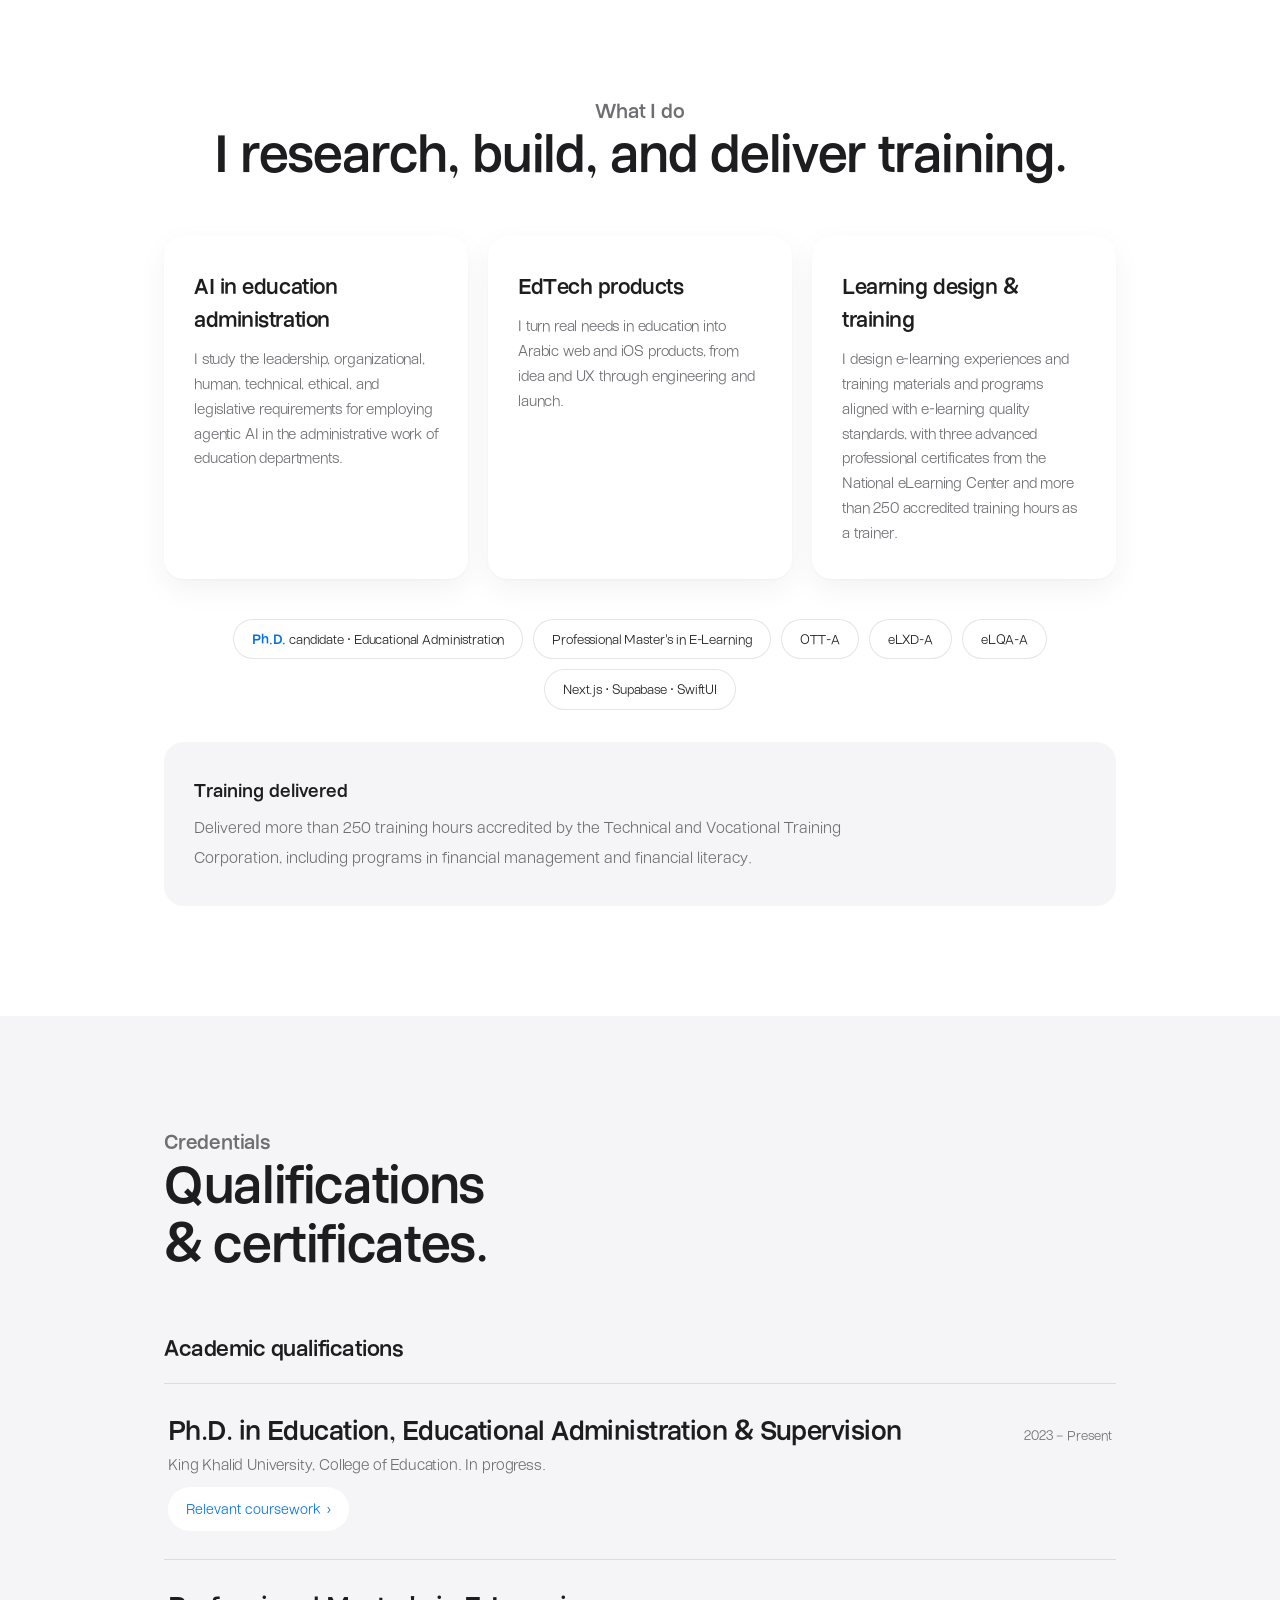
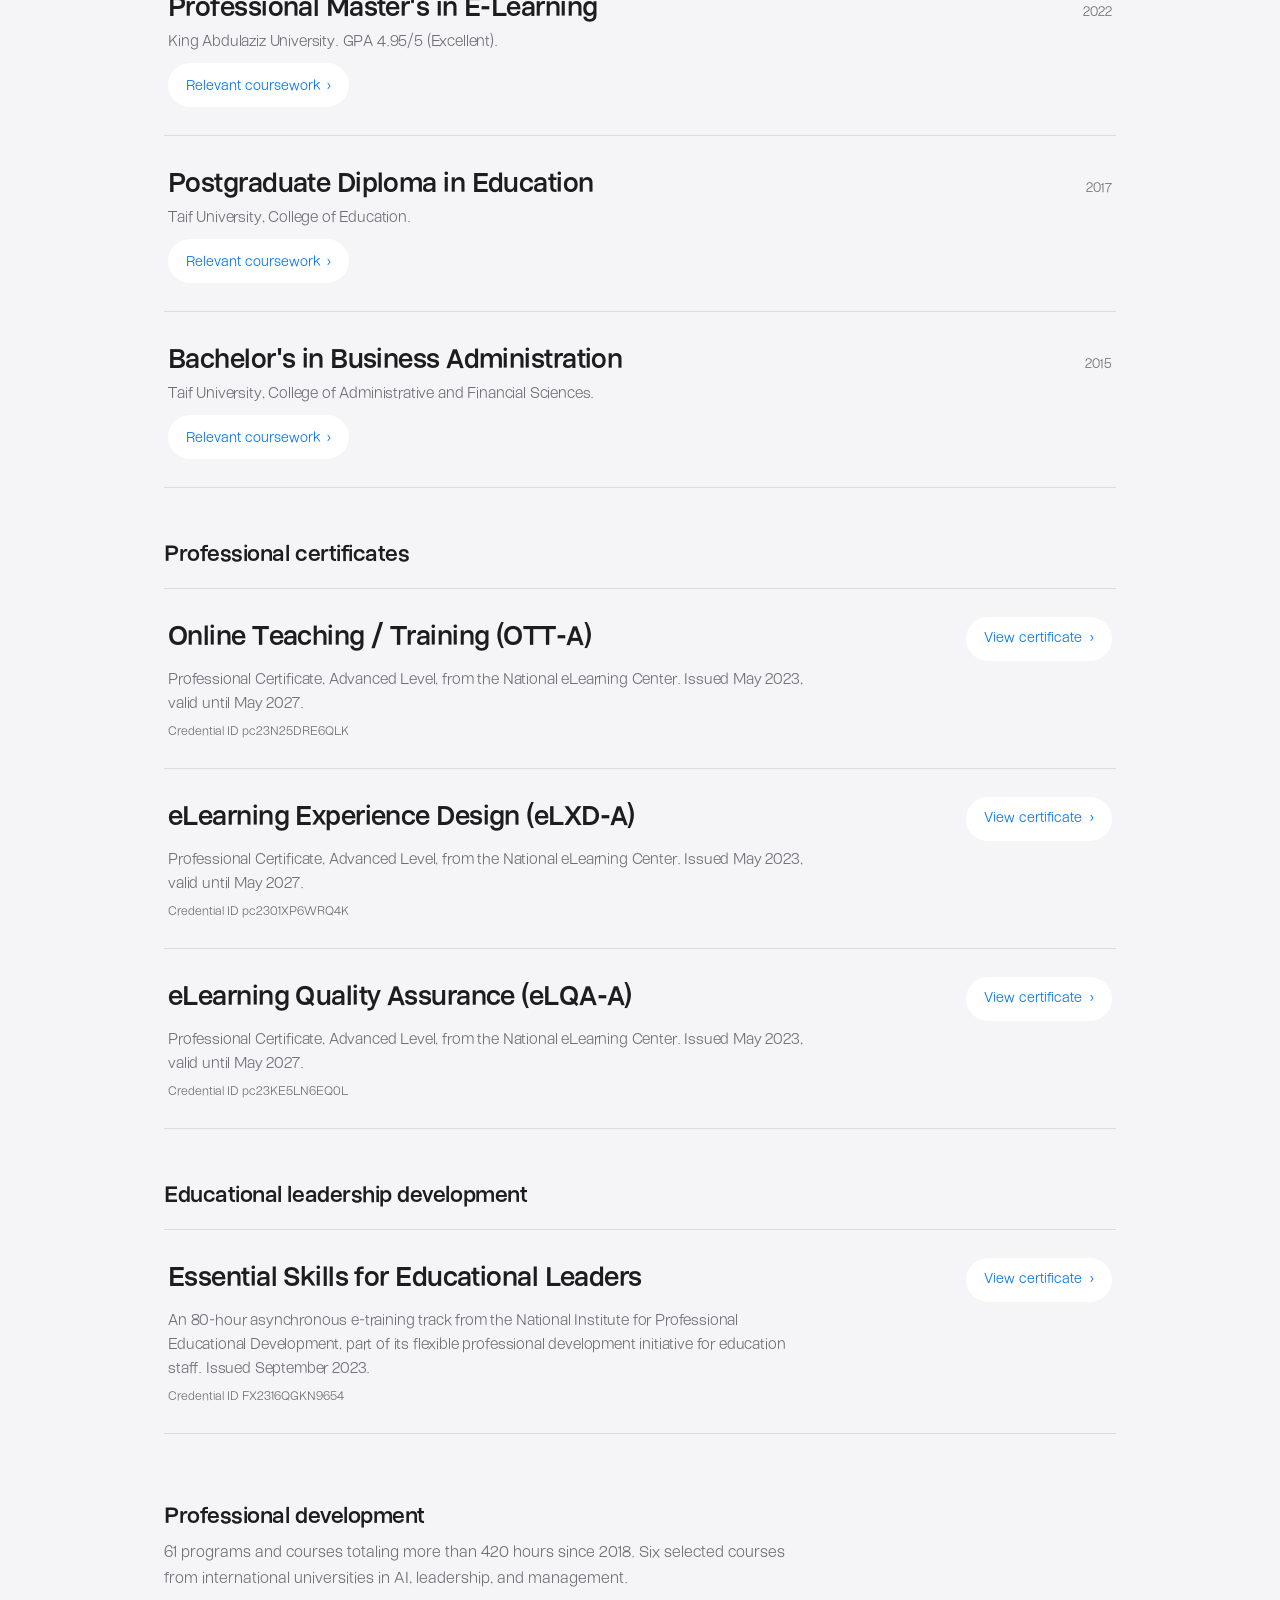
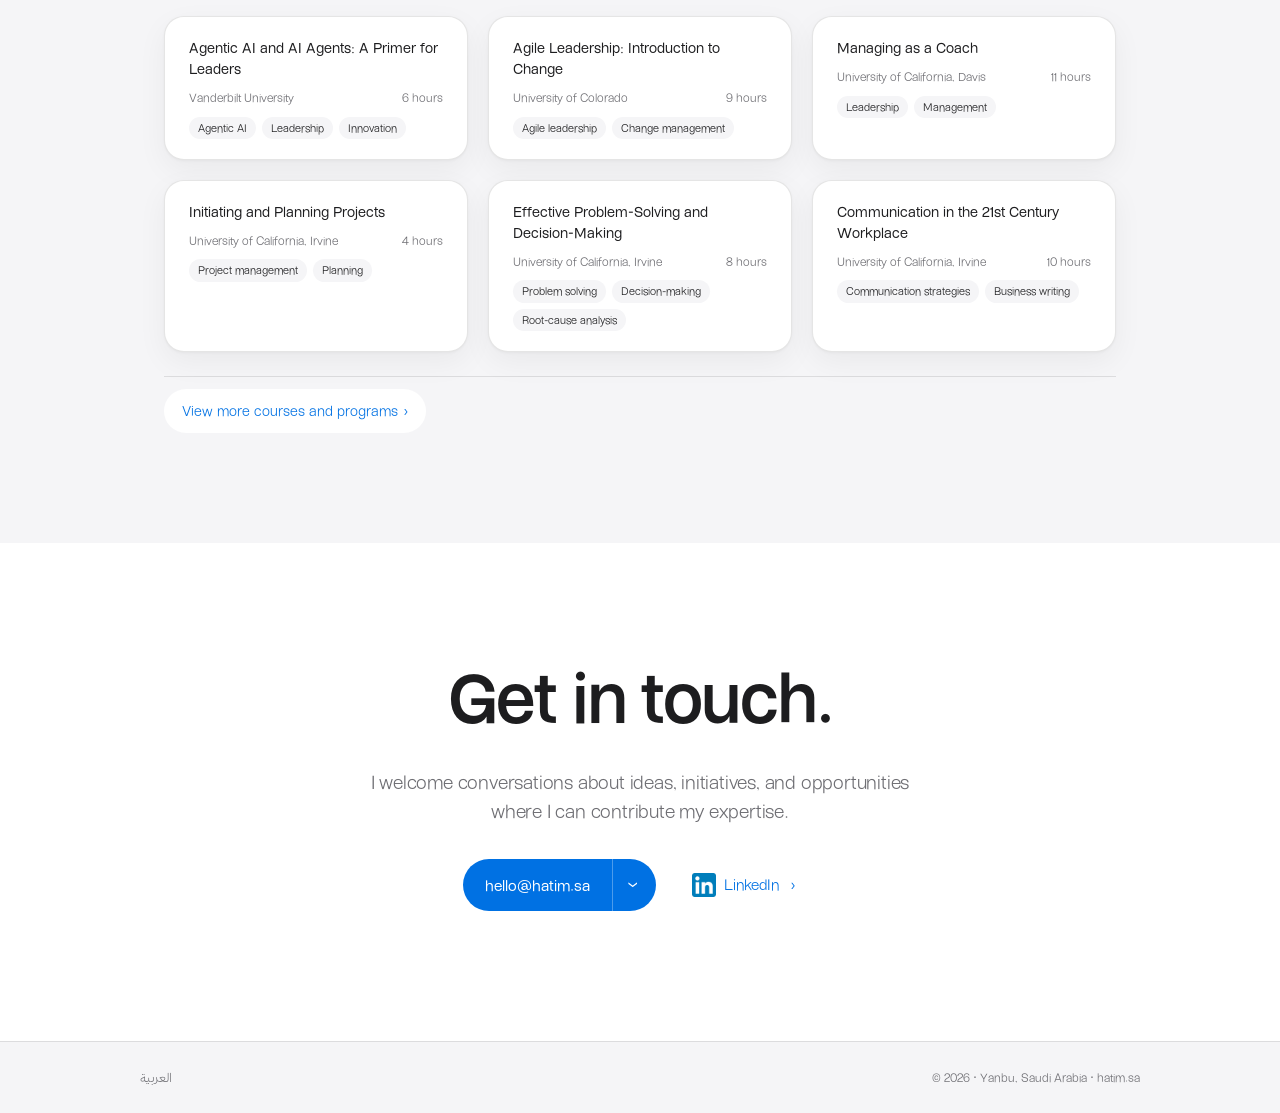
==== commit 02687007: "Add Burhan to selected projects Co-Authored-By: Claude Opus 5.5 <noreply@anthropic.com> Claude-Sessi" ====
--- a/index.html
+++ b/index.html
@@ -313,6 +313,12 @@
 </div><figure class="project-preview"><img src="shawahid-tools.jpg" width="1200" height="800" alt="The Arabic interface of the Shawahid free tools hub" loading="lazy"><figcaption>Shawahid's free tools hub · Arabic interface</figcaption></figure>
 </article>
 <article class="featured-project rv">
+<div class="project-copy"><p class="project-role">Team project · Edython 2026</p><h3>Burhan</h3>
+<p class="project-description">An assessment platform that reveals how well students understand what they produce with AI. It generates three cards from the student's own product (Why? What if? Verify), separates product quality from understanding, and leaves the final decision to the teacher. Built with my team at the Edython Challenge, College of Education, King Abdulaziz University.</p>
+<div class="project-actions"><a class="btn btn-p" href="https://brhan.info/en/" target="_blank" rel="noopener" aria-label="Visit Burhan">Visit Burhan</a><a class="btn btn-t" href="https://brhan.info/prototype/?lang=en" target="_blank" rel="noopener">Try the prototype <span class="ch">›</span></a></div>
+</div><figure class="project-preview"><img src="burhan-preview.webp" width="1200" height="800" alt="The Burhan home page: product quality high, understanding 2 of 6, gap wide" loading="lazy" decoding="async"><figcaption>Burhan · Assessment that reveals real understanding</figcaption></figure>
+</article>
+<article class="featured-project rv">
 <div class="project-copy"><p class="project-role">Designer &amp; developer</p><h3>Tawasol Yanbu</h3>
 <p class="project-description">I designed and developed Tawasol Yanbu to bring supervision schedules, absence and tardiness alerts, WhatsApp messaging, and student counselling case tracking into one platform for school staff.</p>
 <a class="btn btn-p" href="https://tawasol-demo.vercel.app/" target="_blank" rel="noopener" aria-label="Visit Tawasol Yanbu">Visit platform</a>
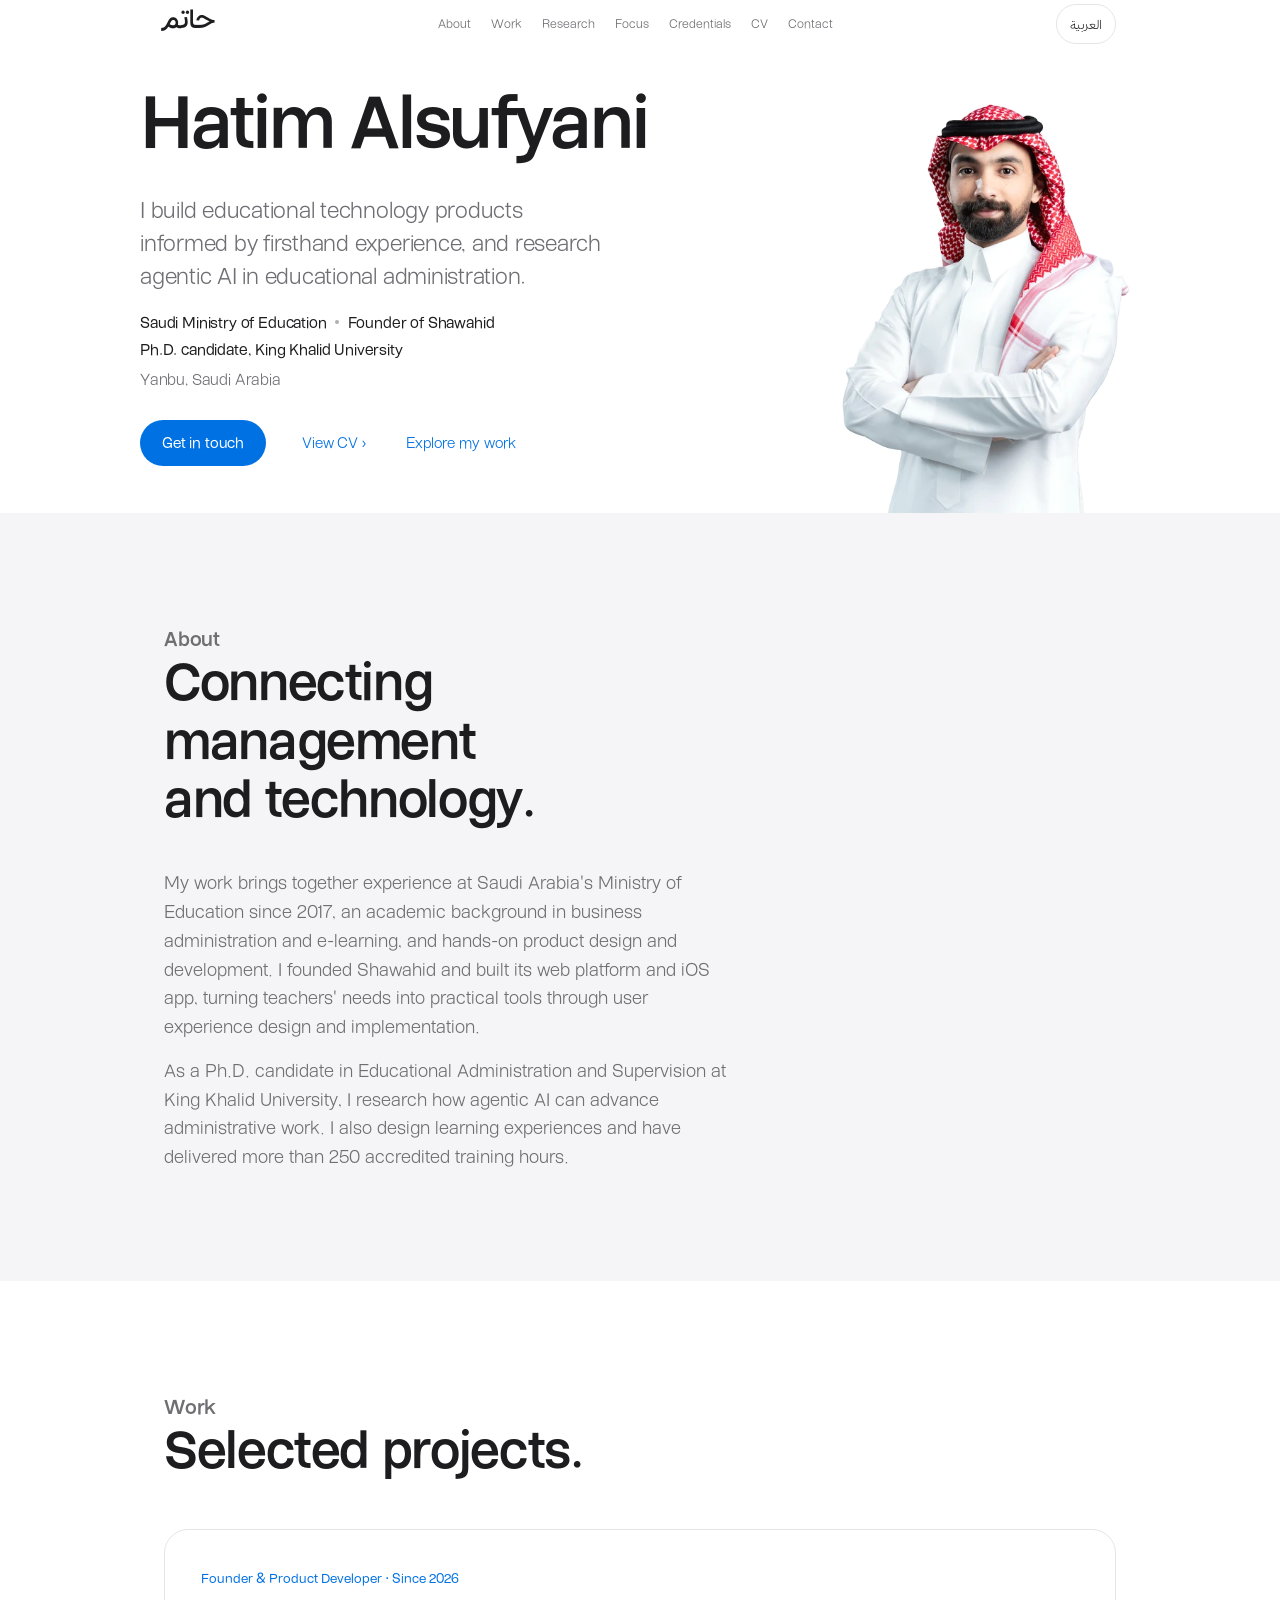
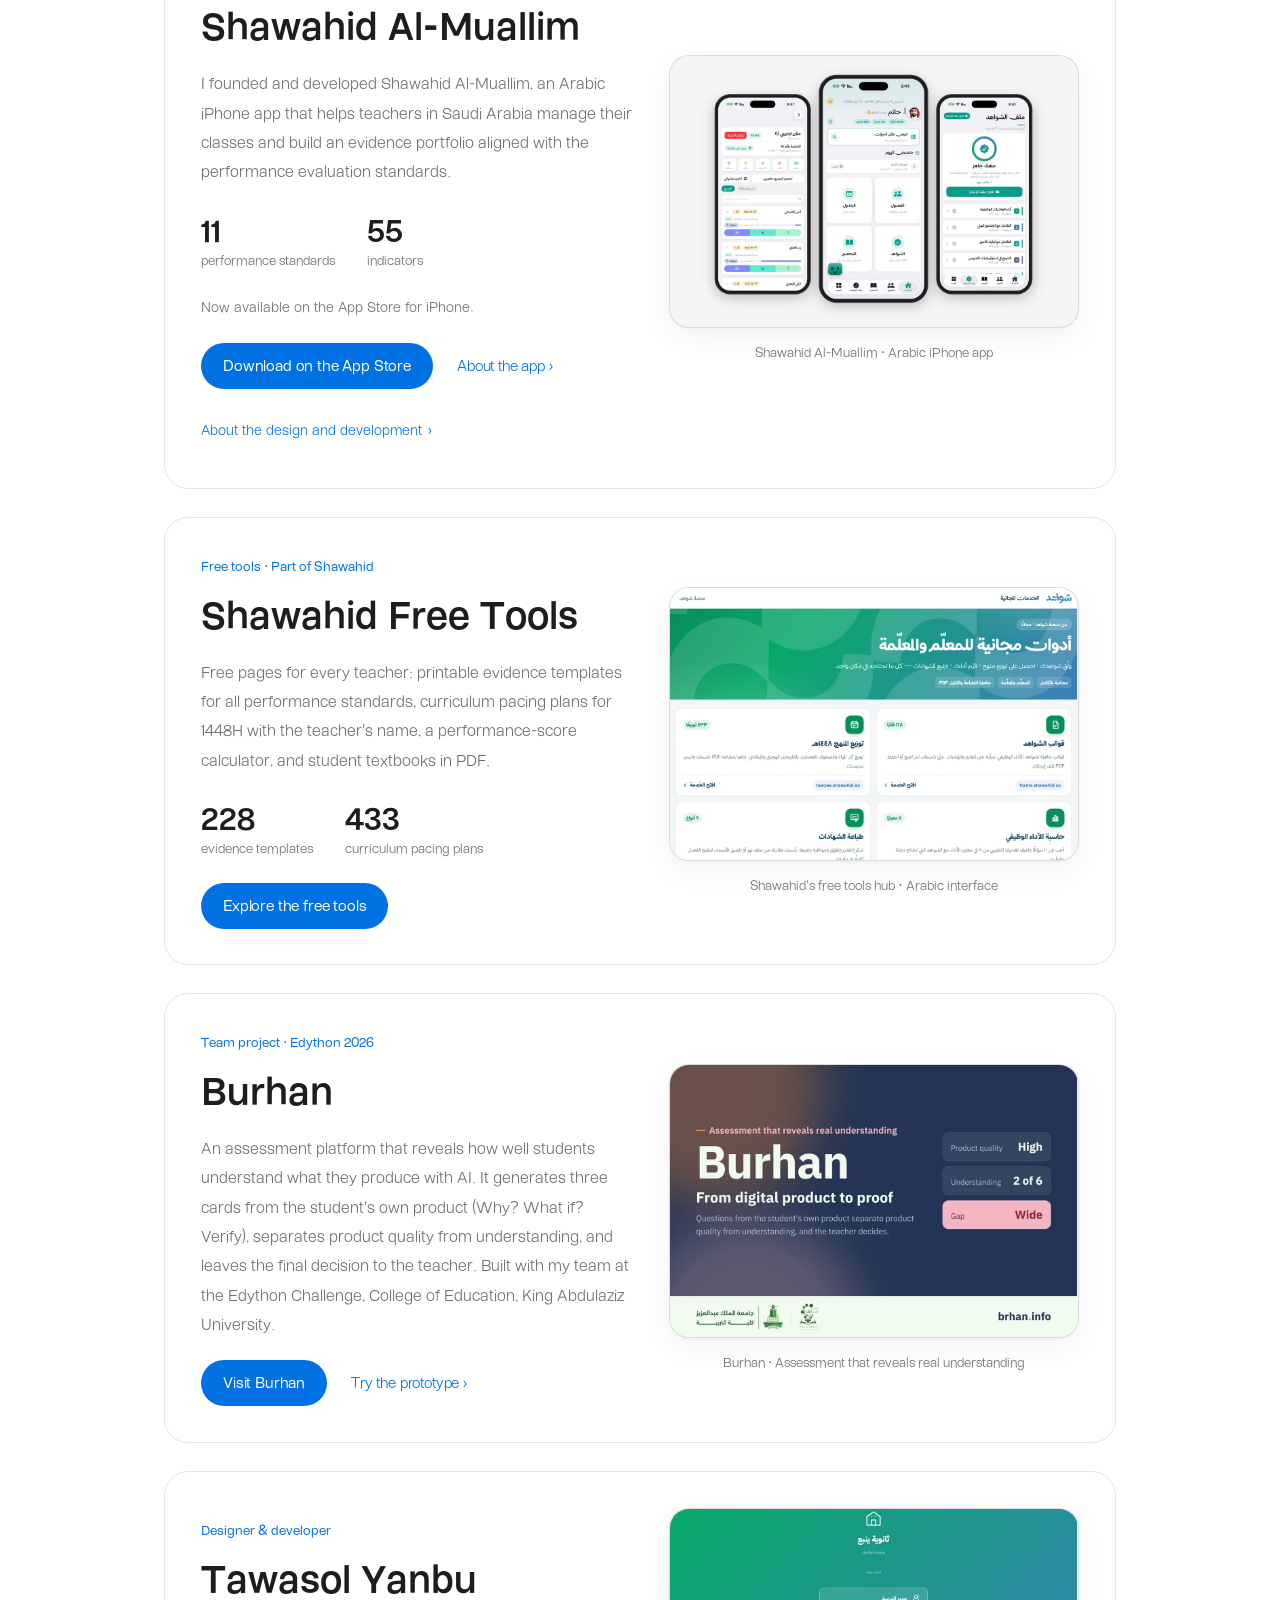
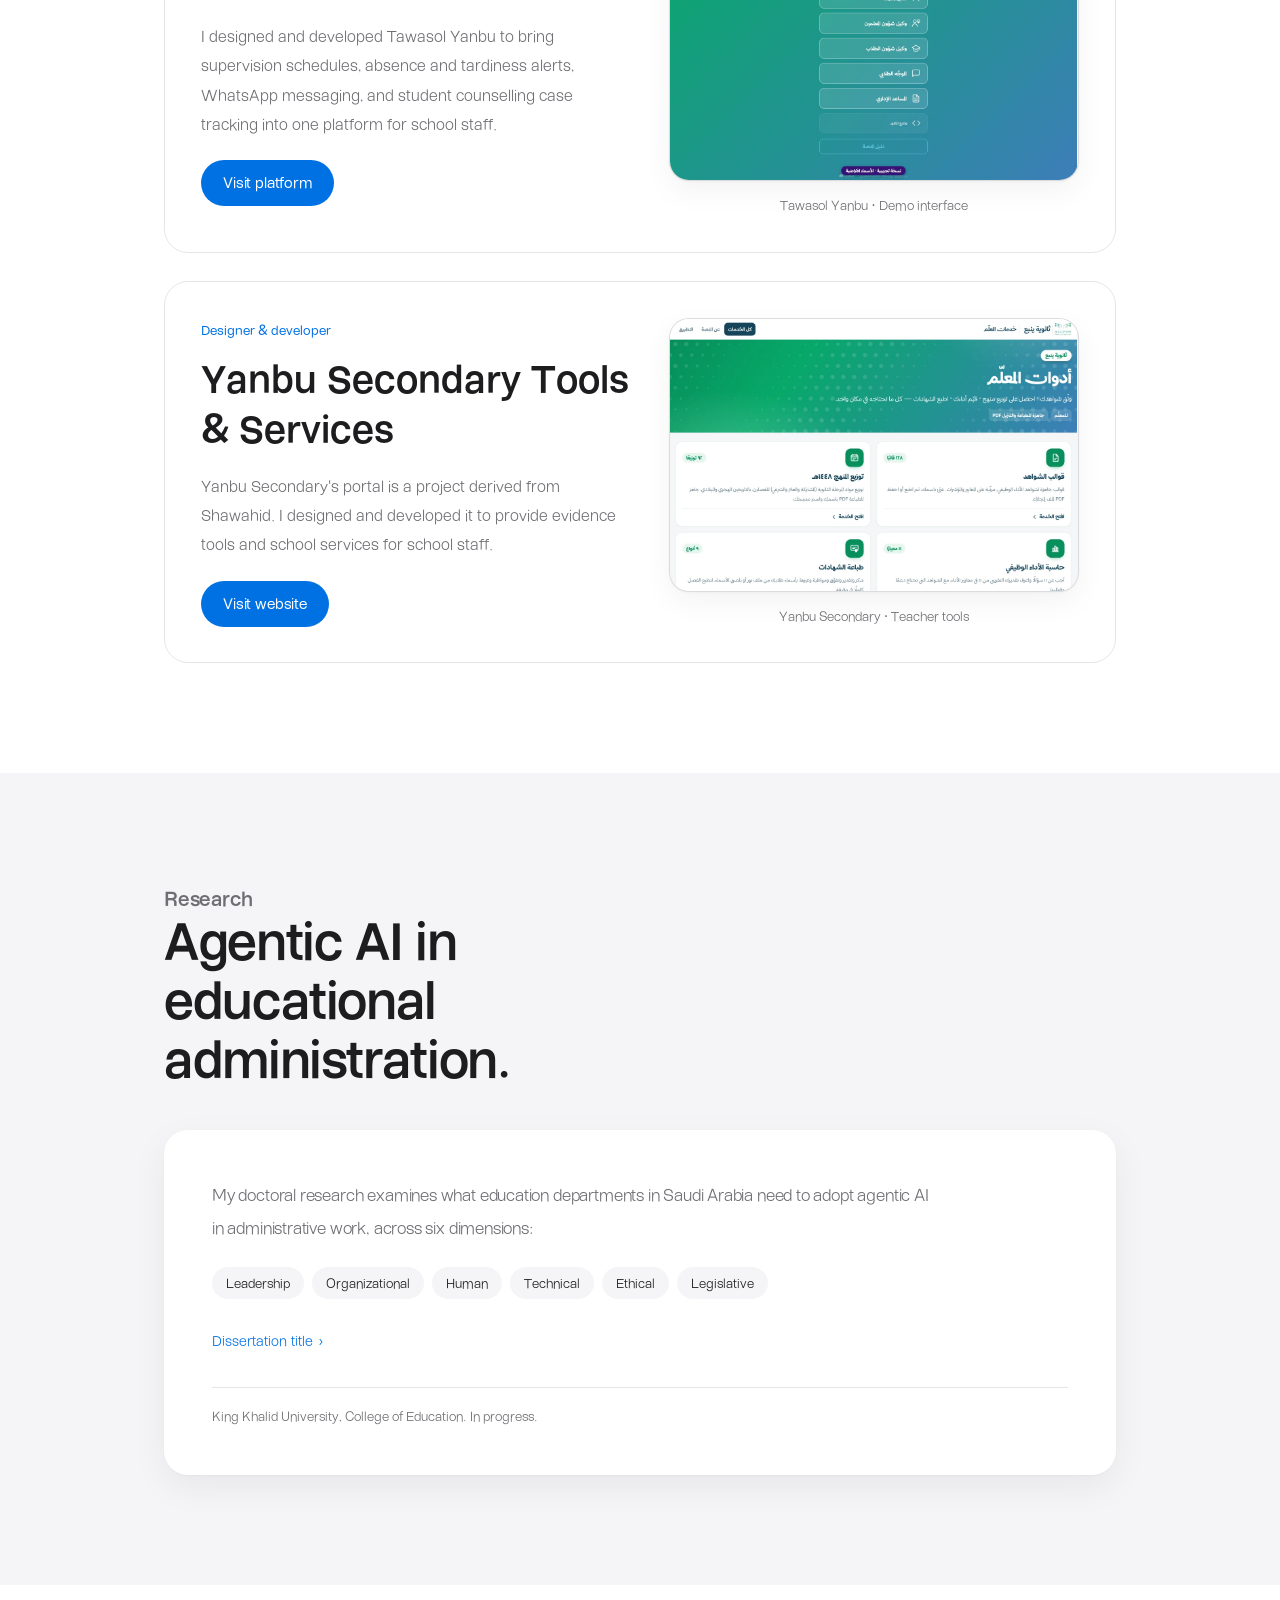
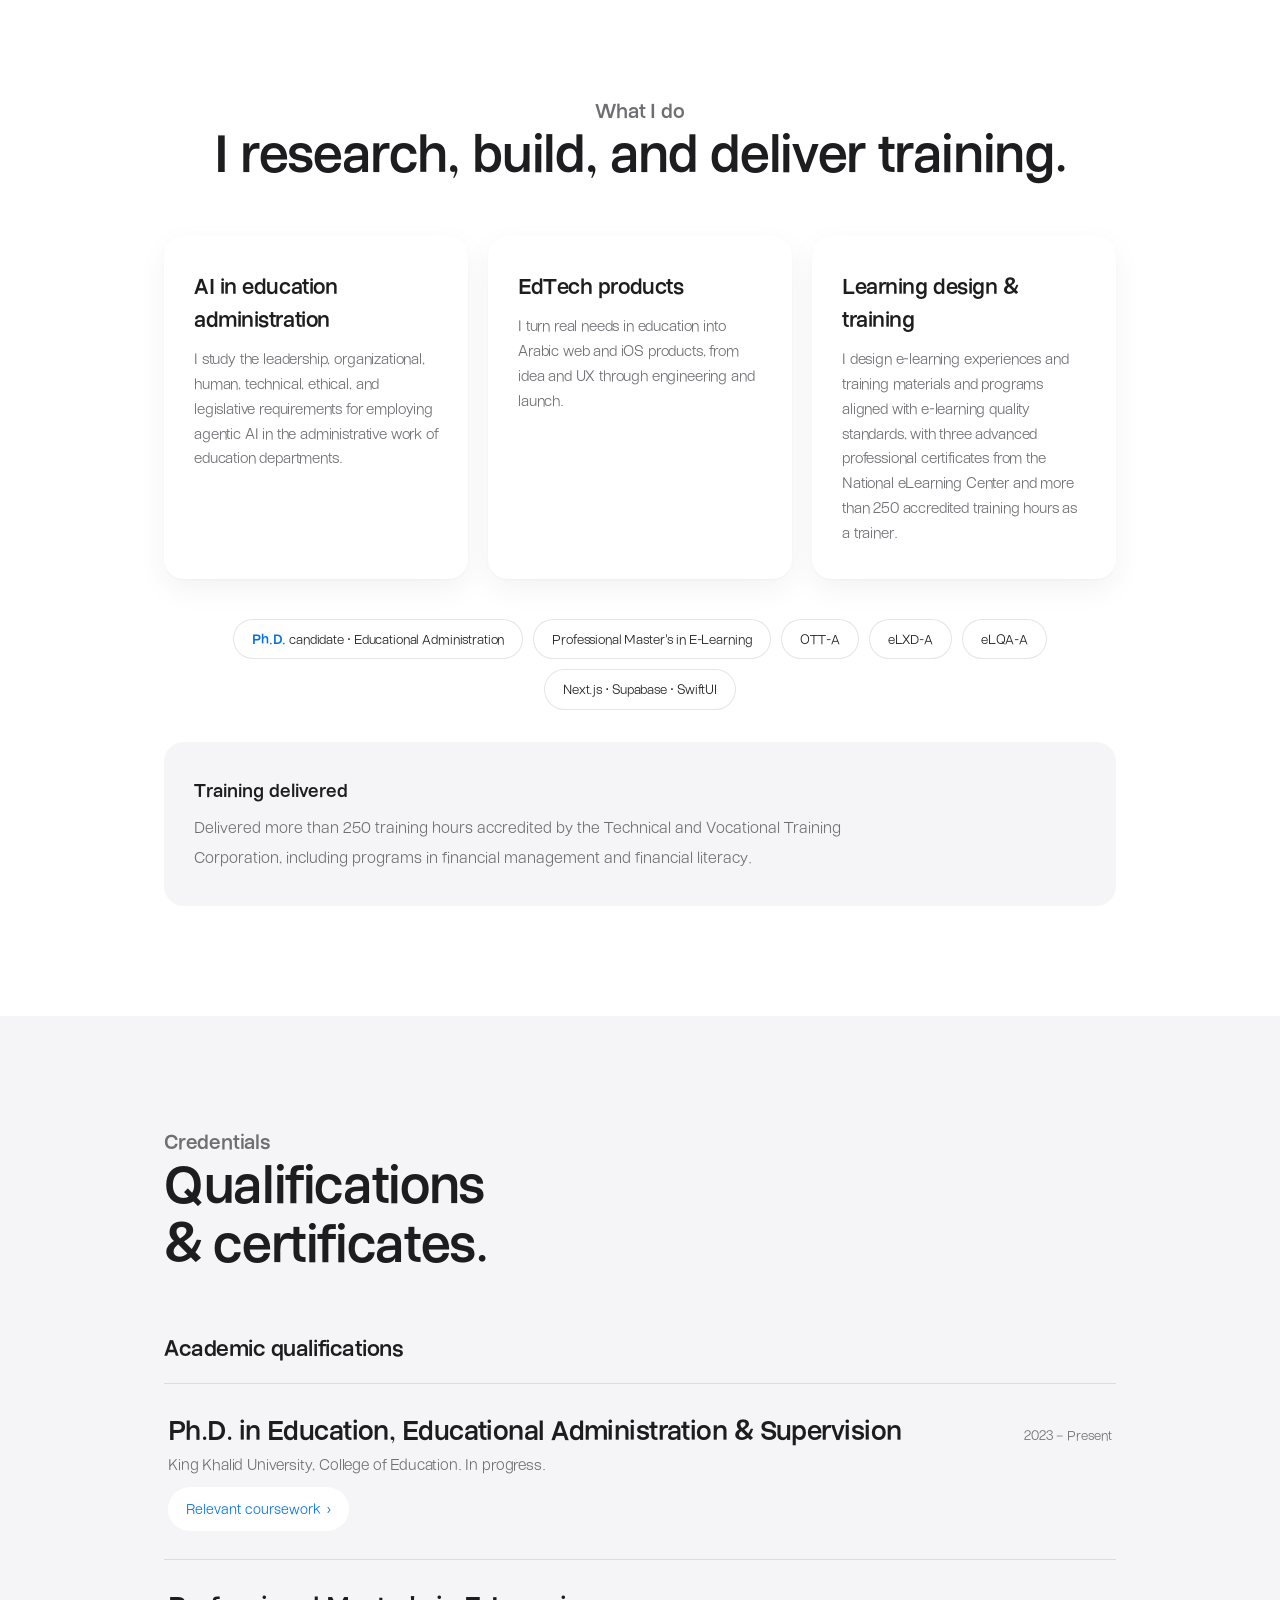
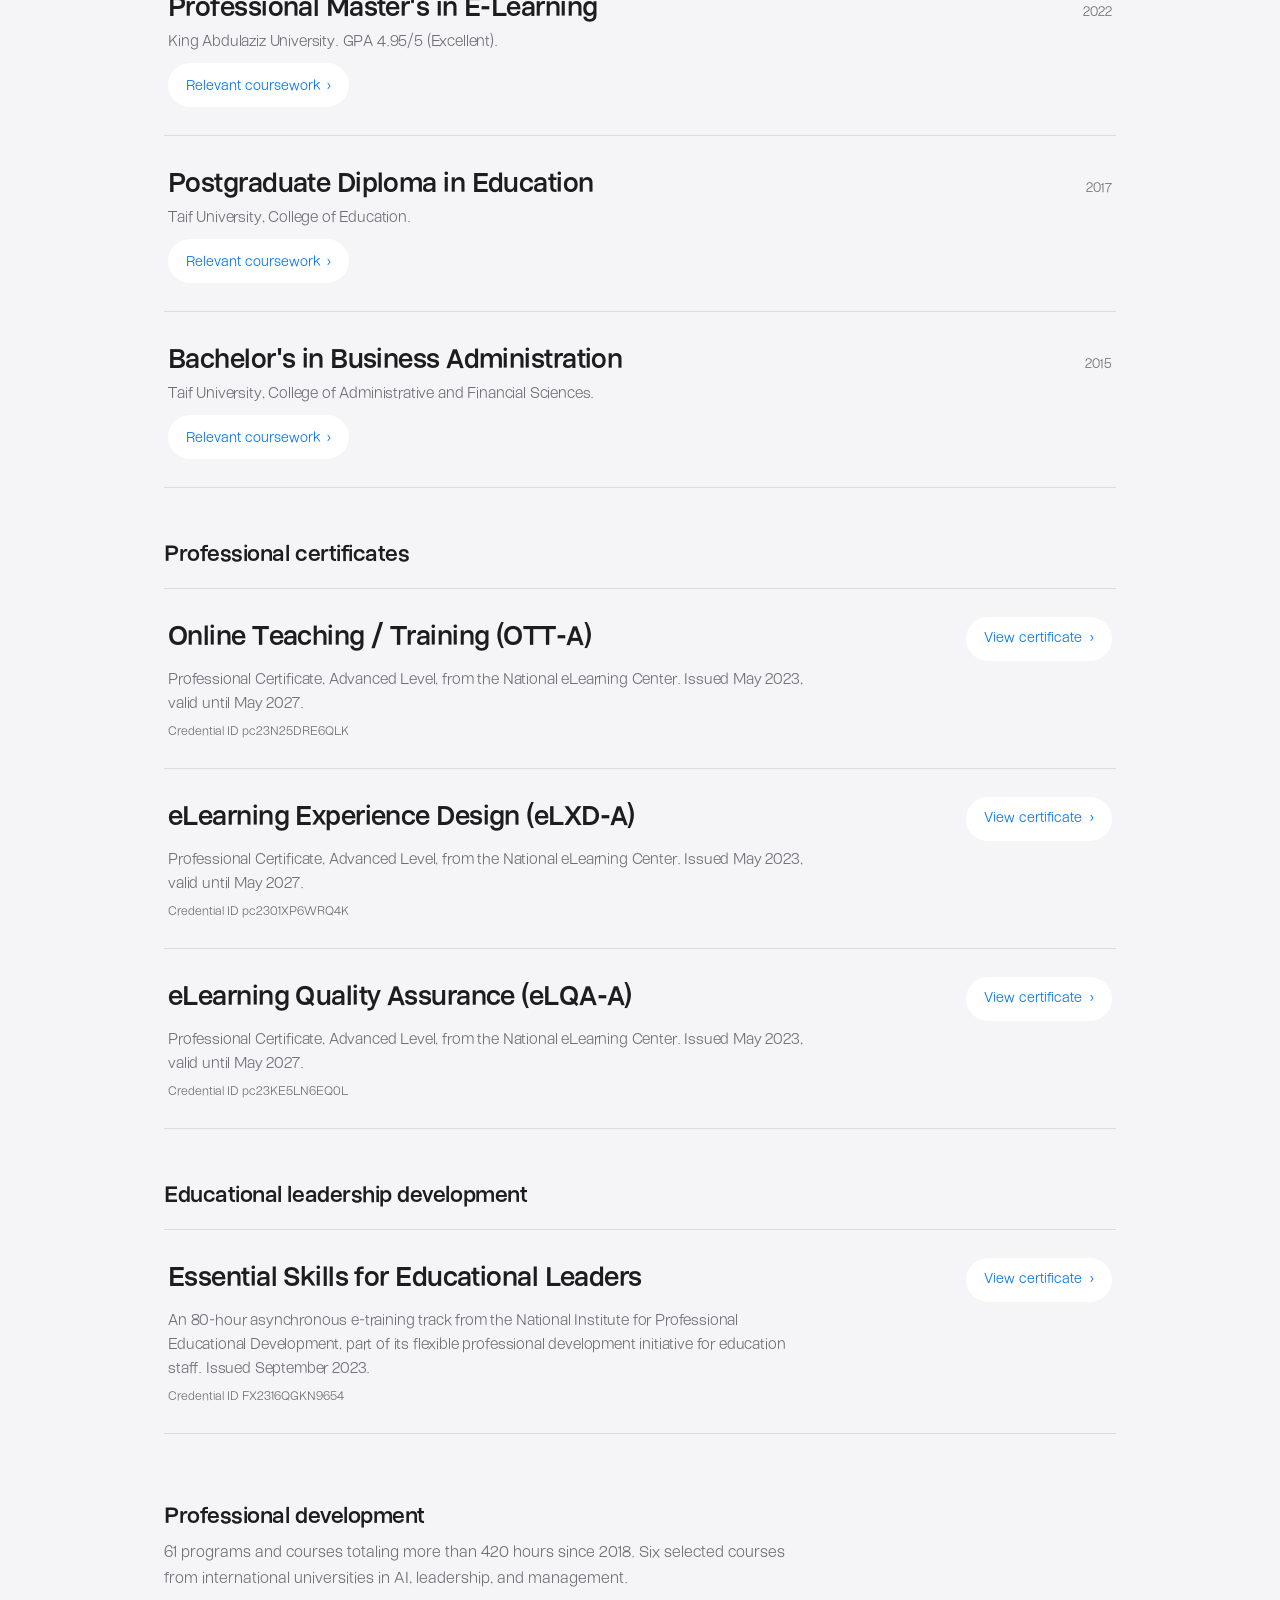
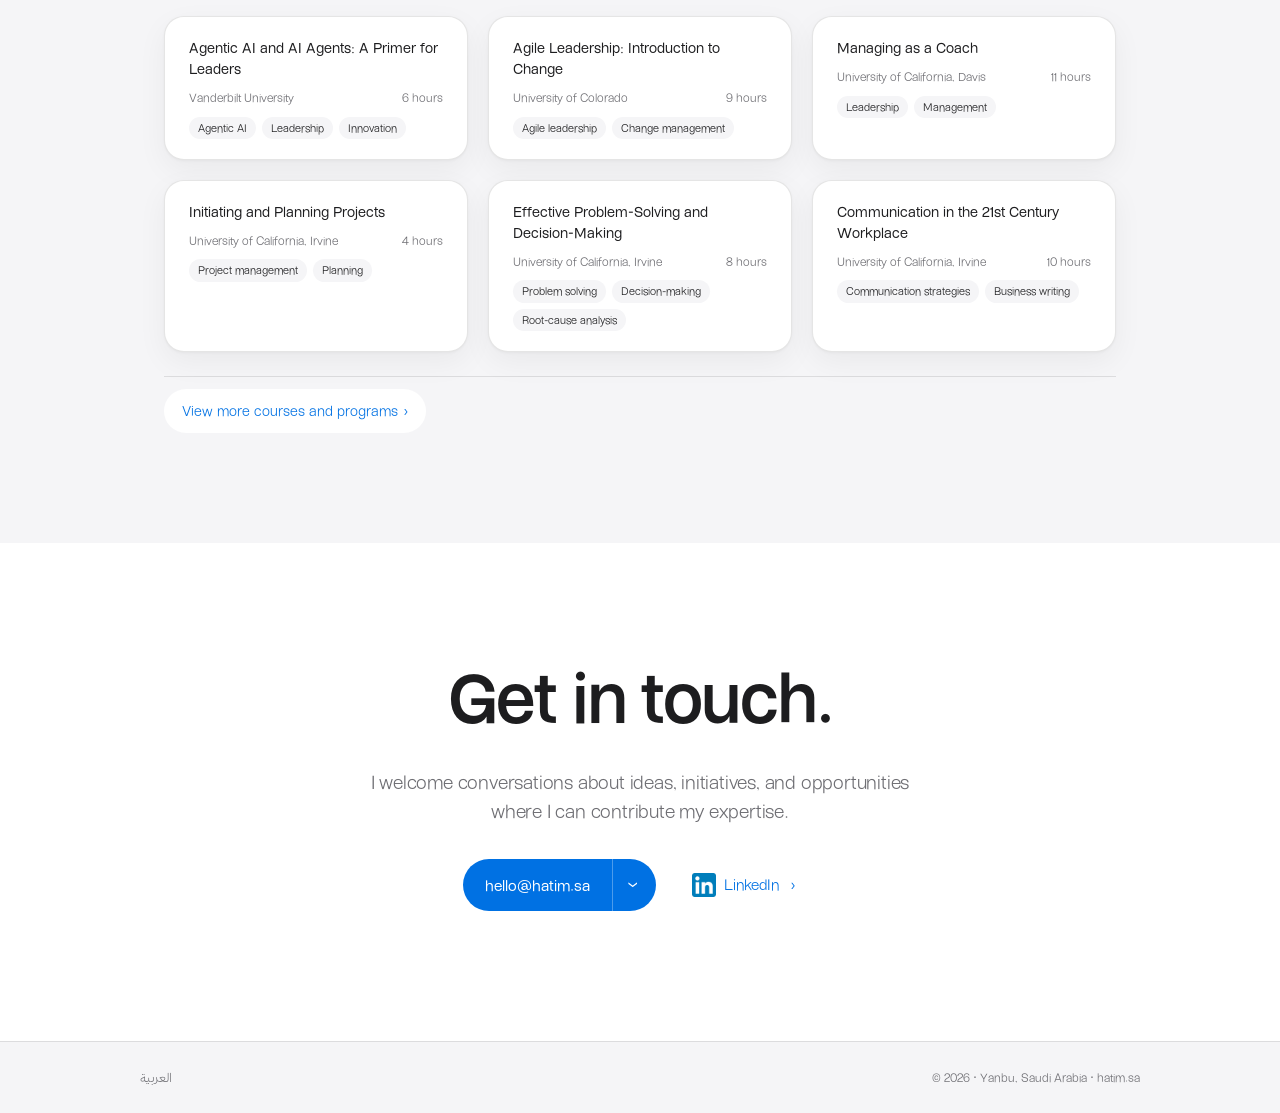
==== commit 85d8892d: "Use language-specific Burhan posters as project previews Co-Authored-By: Claude Opus 5.5 <noreply@an" ====
--- a/index.html
+++ b/index.html
@@ -316,7 +316,7 @@
 <div class="project-copy"><p class="project-role">Team project · Edython 2026</p><h3>Burhan</h3>
 <p class="project-description">An assessment platform that reveals how well students understand what they produce with AI. It generates three cards from the student's own product (Why? What if? Verify), separates product quality from understanding, and leaves the final decision to the teacher. Built with my team at the Edython Challenge, College of Education, King Abdulaziz University.</p>
 <div class="project-actions"><a class="btn btn-p" href="https://brhan.info/en/" target="_blank" rel="noopener" aria-label="Visit Burhan">Visit Burhan</a><a class="btn btn-t" href="https://brhan.info/prototype/?lang=en" target="_blank" rel="noopener">Try the prototype <span class="ch">›</span></a></div>
-</div><figure class="project-preview"><img src="burhan-preview.webp" width="1200" height="800" alt="The Burhan home page: product quality high, understanding 2 of 6, gap wide" loading="lazy" decoding="async"><figcaption>Burhan · Assessment that reveals real understanding</figcaption></figure>
+</div><figure class="project-preview"><img src="burhan-preview-en.webp" width="1200" height="800" alt="Burhan, from digital product to proof: product quality high, understanding 2 of 6, gap wide" loading="lazy" decoding="async"><figcaption>Burhan · Assessment that reveals real understanding</figcaption></figure>
 </article>
 <article class="featured-project rv">
 <div class="project-copy"><p class="project-role">Designer &amp; developer</p><h3>Tawasol Yanbu</h3>
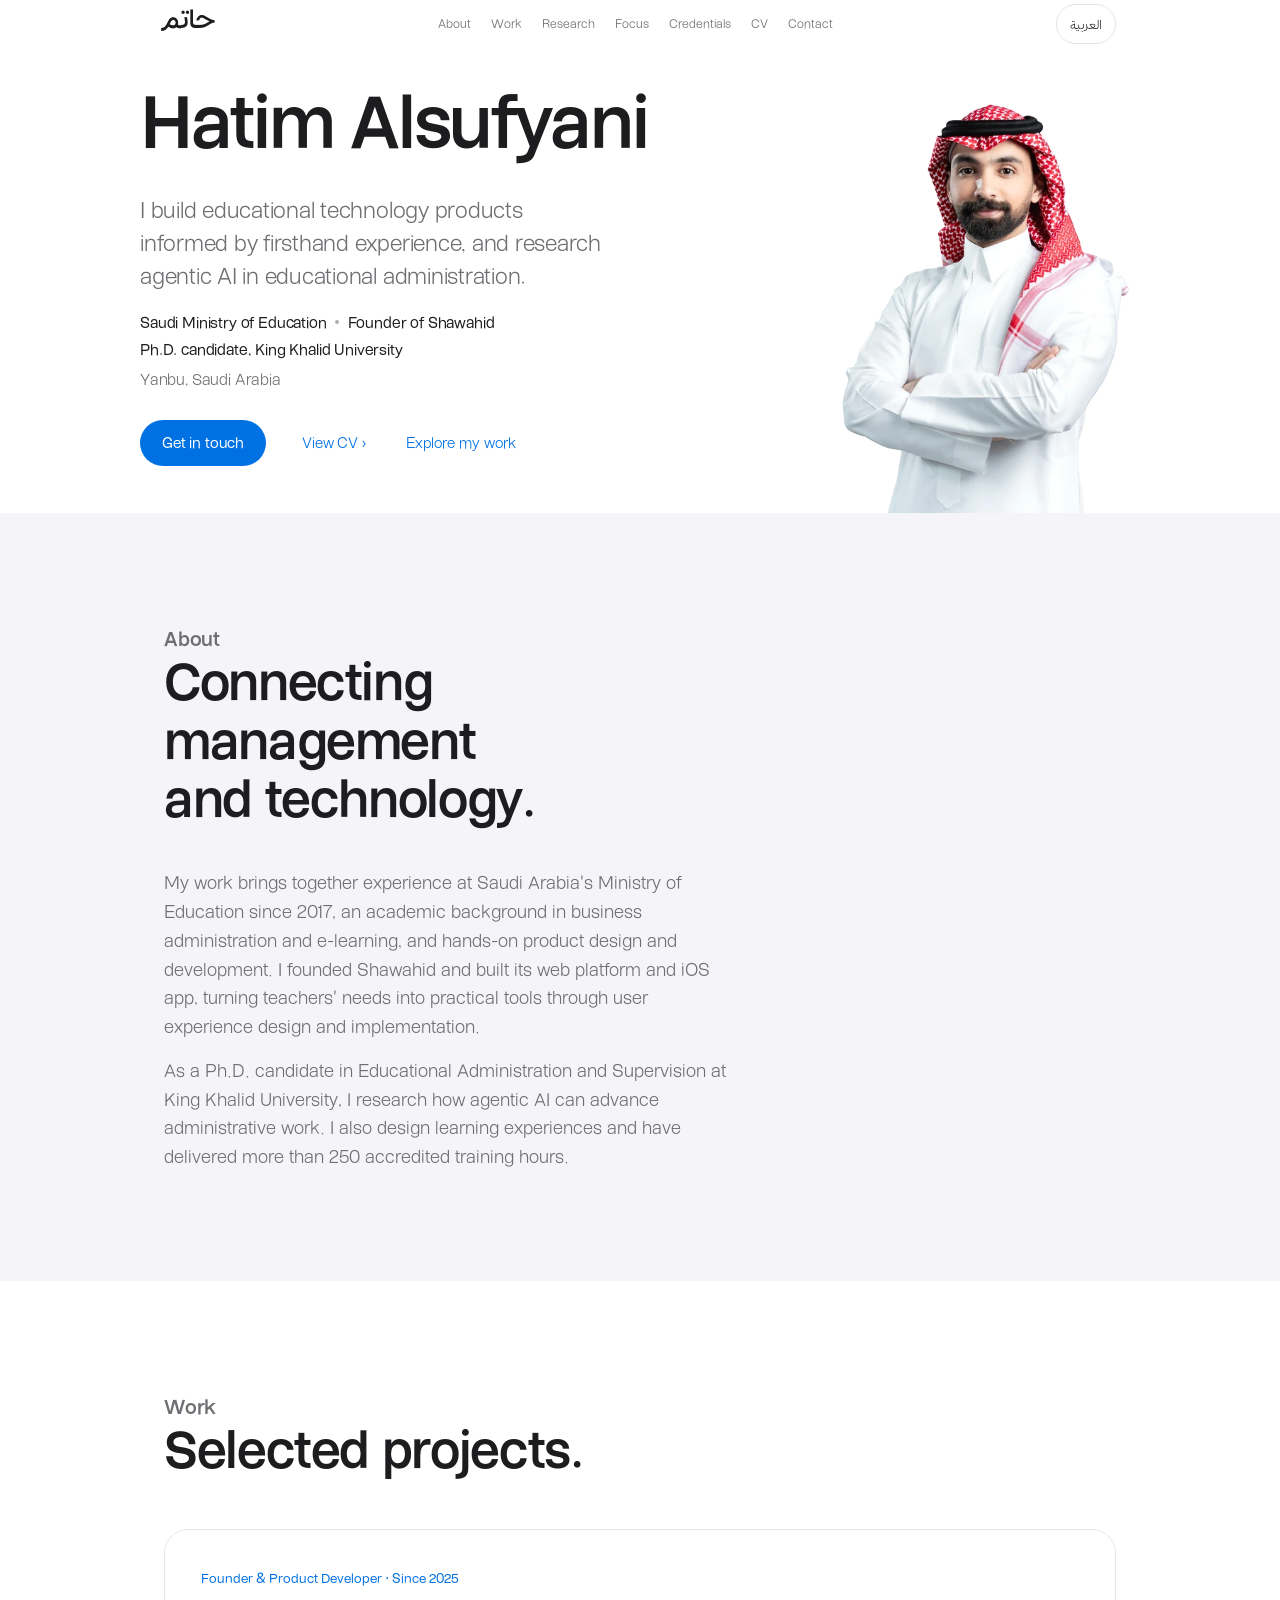
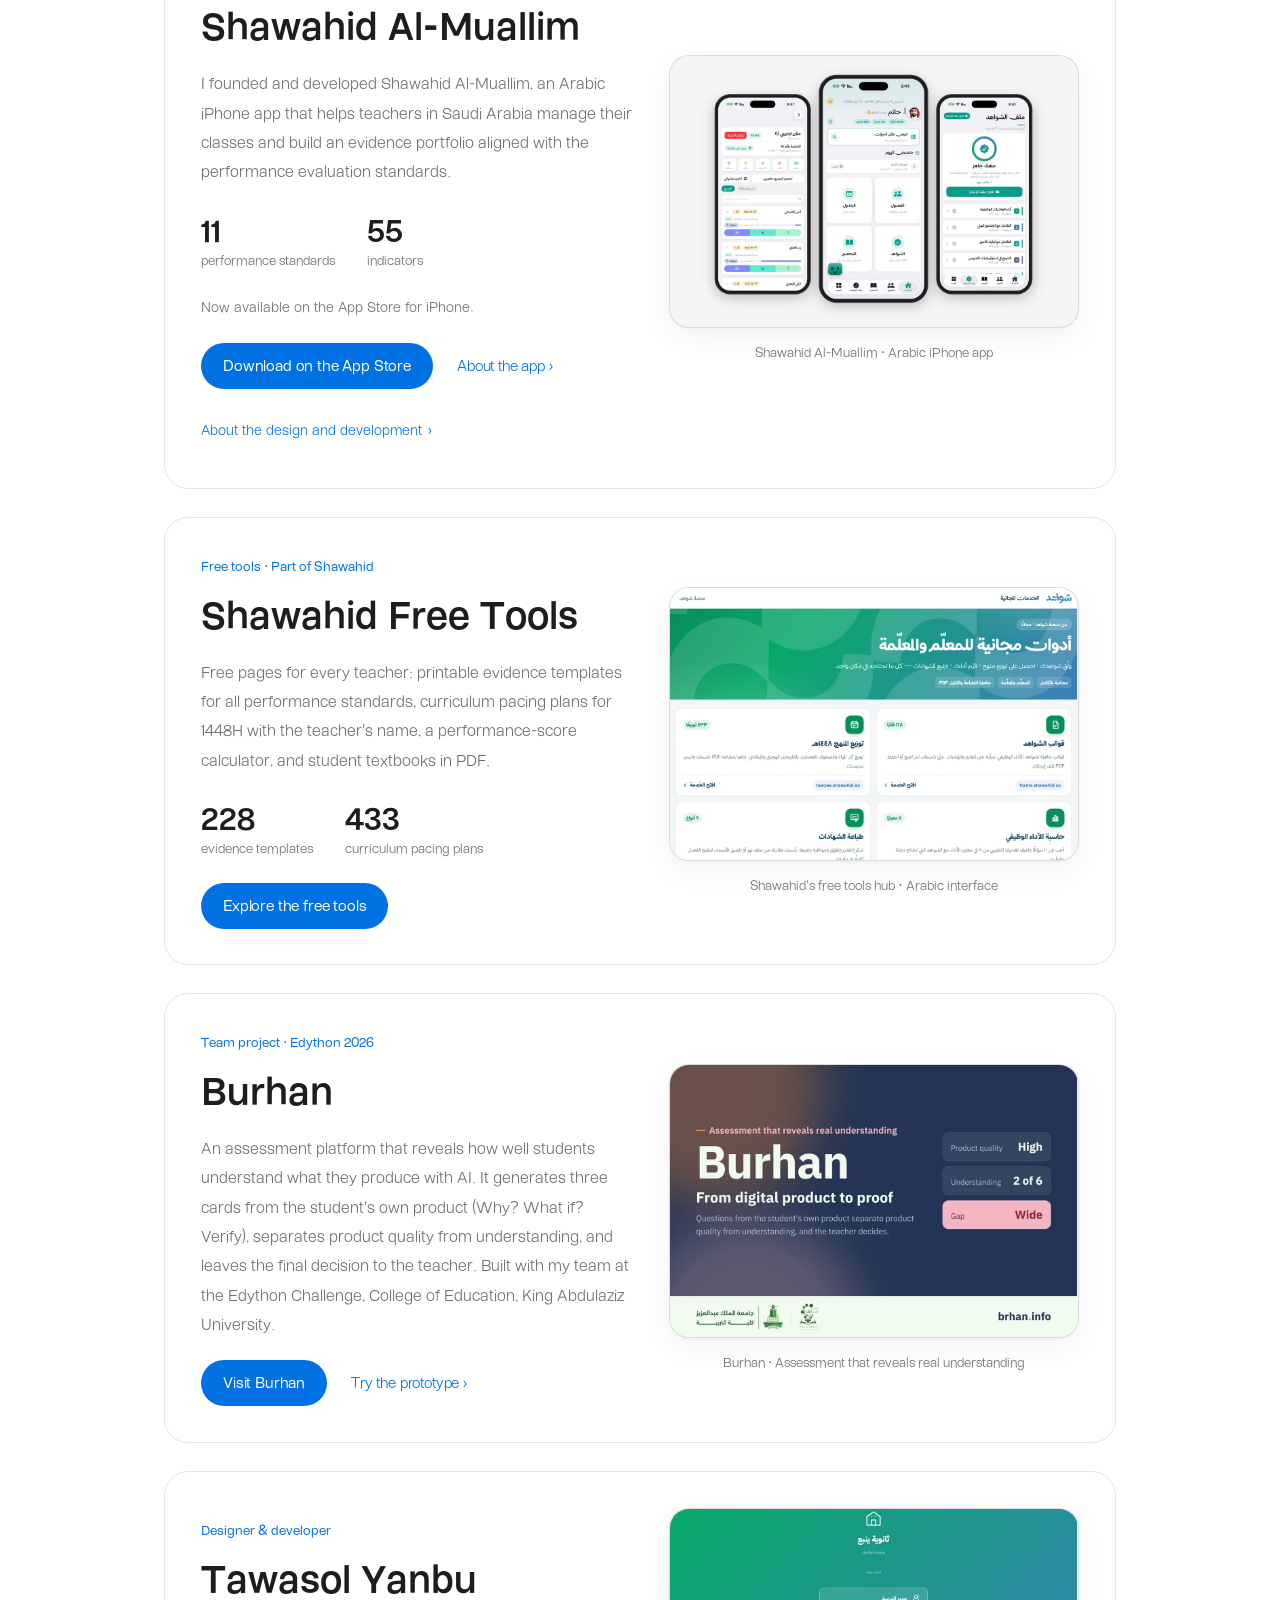
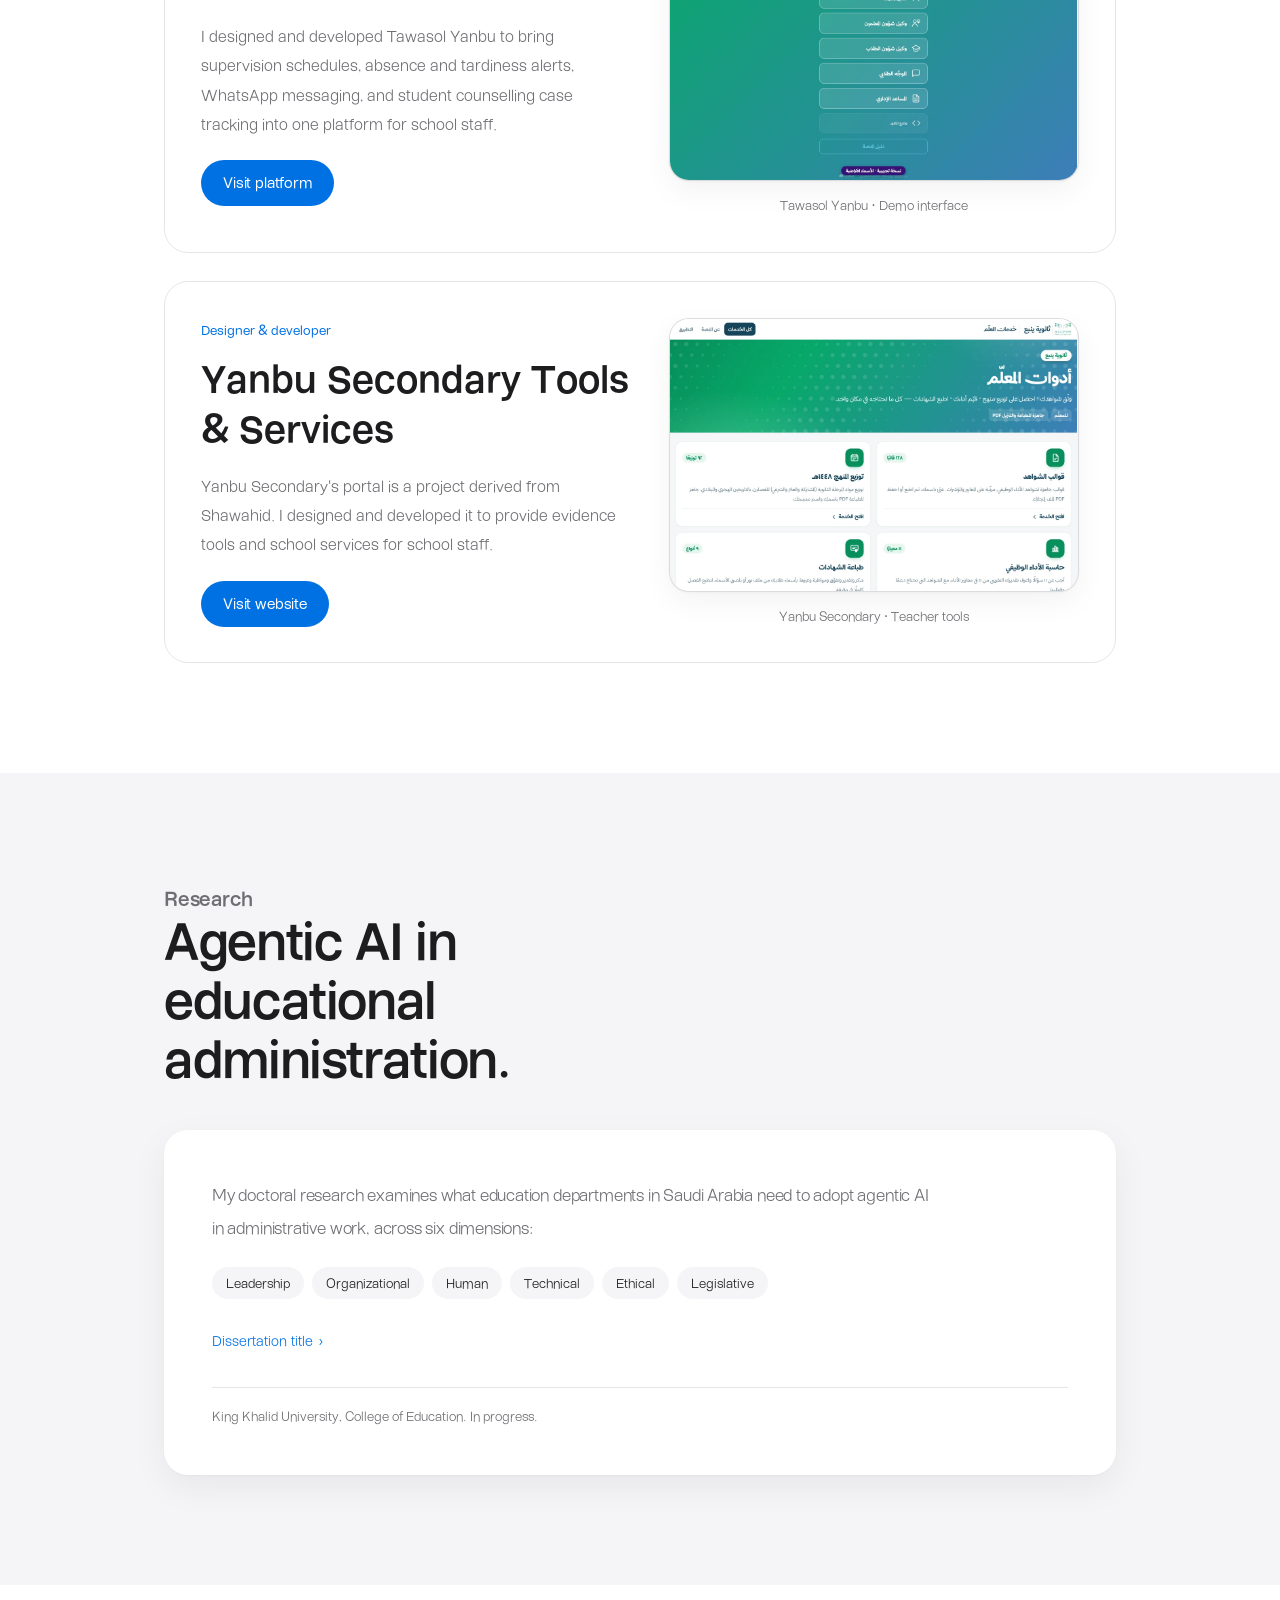
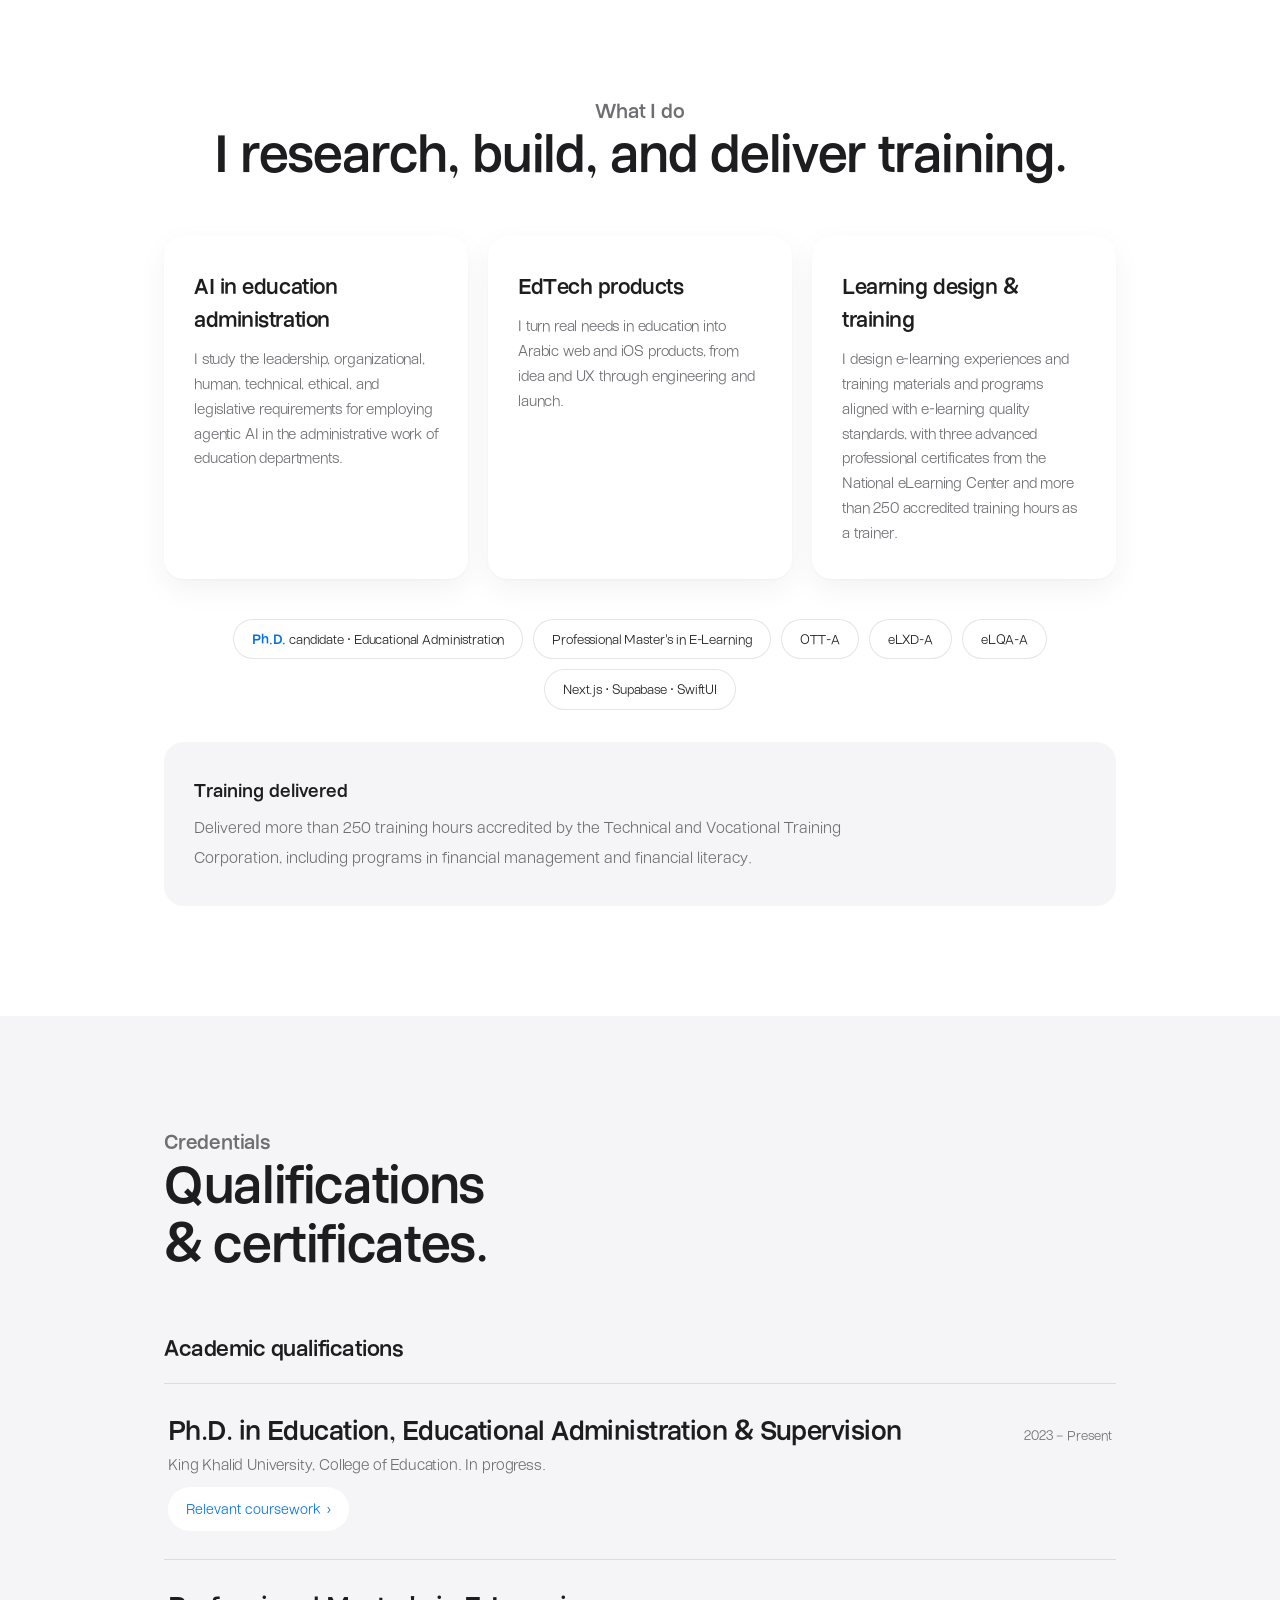
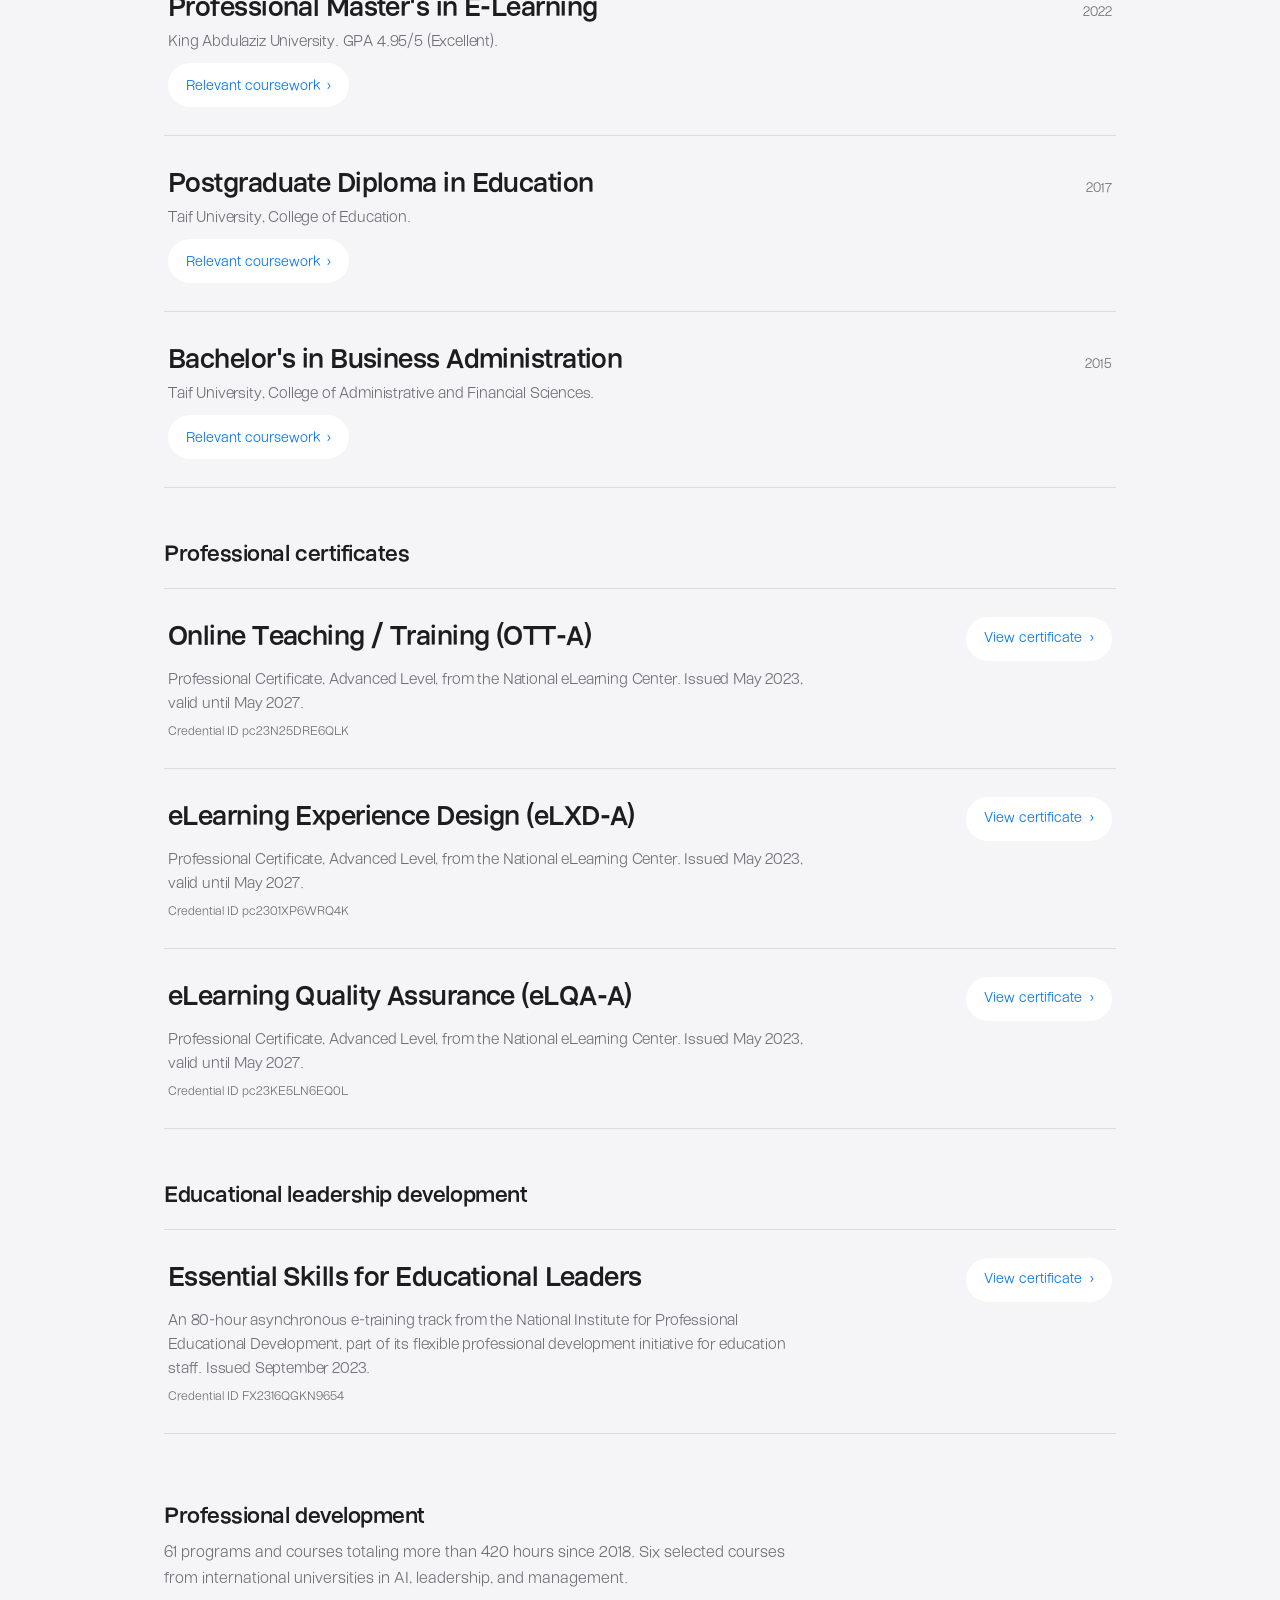
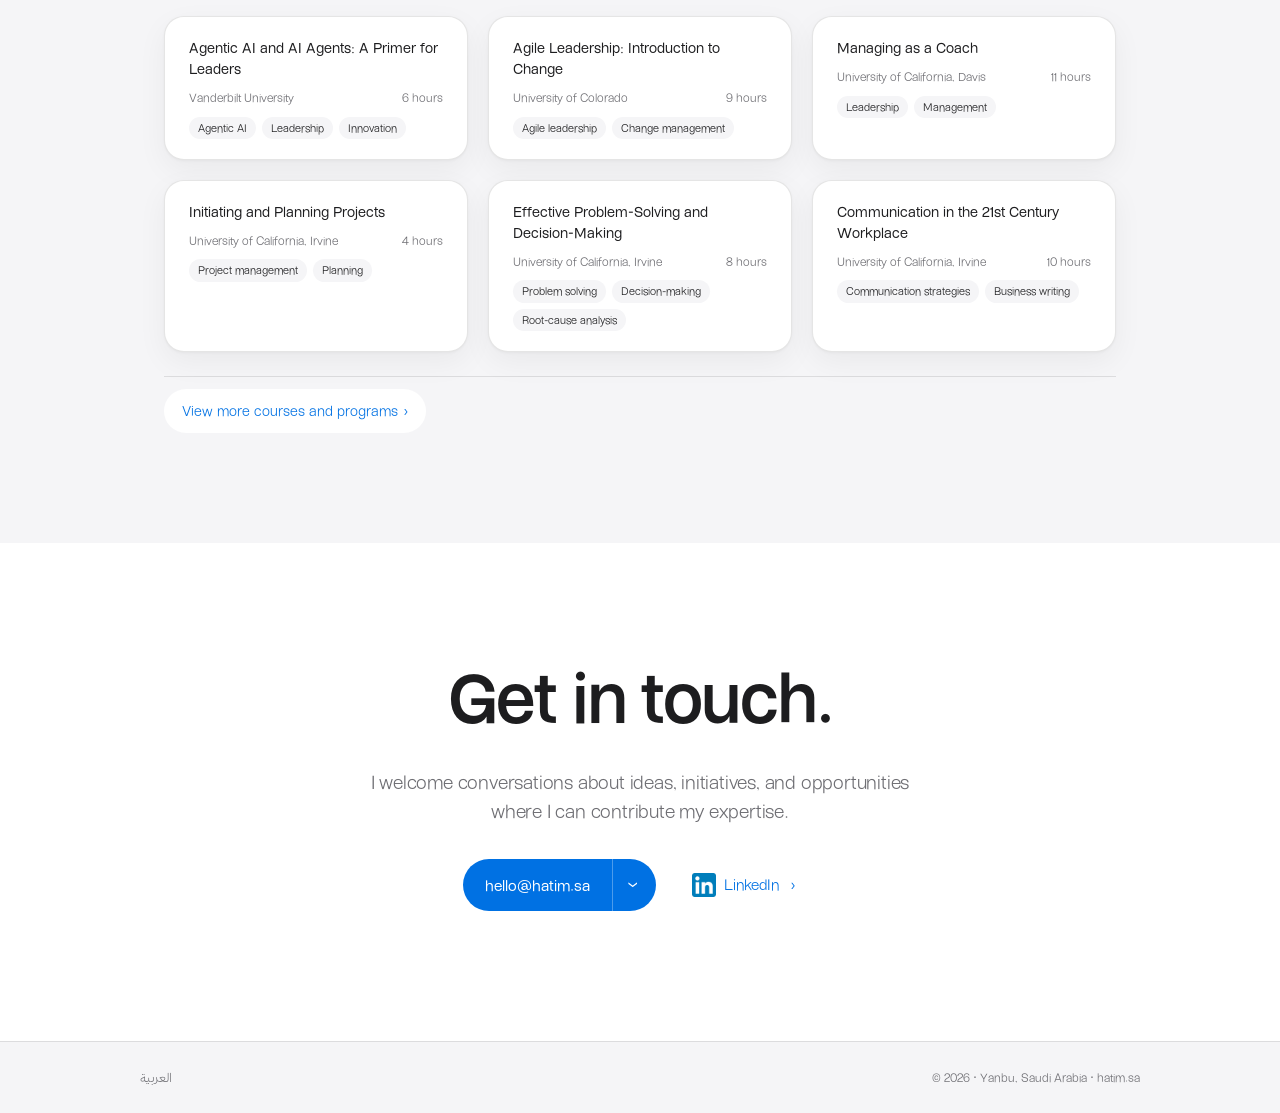
==== commit d9c09cb9: "Site: Shawahid since 2025 Co-Authored-By: Claude Opus 5.5 <noreply@anthropic.com> Claude-Session: ht" ====
--- a/index.html
+++ b/index.html
@@ -297,7 +297,7 @@
   <section class="sec" id="work"><div class="wrap">
 <div class="kicker rv">Work</div><h2 class="h2 rv">Selected projects.</h2>
 <article class="featured-project rv">
-<div class="project-copy"><p class="project-role">Founder &amp; Product Developer · Since 2026</p><h3>Shawahid Al-Muallim</h3>
+<div class="project-copy"><p class="project-role">Founder &amp; Product Developer · Since 2025</p><h3>Shawahid Al-Muallim</h3>
 <p>I founded and developed Shawahid Al-Muallim, an Arabic iPhone app that helps teachers in Saudi Arabia manage their classes and build an evidence portfolio aligned with the performance evaluation standards.</p>
 <ul class="project-facts"><li><strong>11</strong> performance standards</li><li><strong>55</strong> indicators</li></ul>
 <p class="project-note">Now available on the App&nbsp;Store for iPhone.</p>
--- a/typography.css
+++ b/typography.css
@@ -3,5 +3,5 @@
 /* Elongated alternates belong only to the primary display headings and wordmark. */
 :lang(ar) :is(.hero h1,.h2,.contact h2,header.cv h1){font-feature-settings:"liga" 1,"calt" 1,"ss01" 1,"dlig" 0}
 .brand .wm{font-feature-settings:"ss01" 1}
-/* Long copy keeps natural joins and spacing; no forced letter stretching. */
-:lang(ar) :is(.atext p,.project-copy>p,.project-summary .d,.card p,.training-delivered p,.diss .ds,.cred .cm,.train>p,.project-details dd,.lede,.note,.skills p,.item li,.edu .x){text-align:start;text-wrap:pretty;word-spacing:normal}
+/* Long copy is justified; kashida.js fills each line with tatweel at classical joining points. Never letter-spacing. */
+:lang(ar) :is(.atext p,.project-copy>p,.project-summary .d,.card p,.training-delivered p,.diss .ds,.cred .cm,.train>p,.project-details dd,.lede,.note,.skills p,.item li,.edu .x){text-align:justify;text-align-last:start;text-wrap:pretty;word-spacing:normal}
